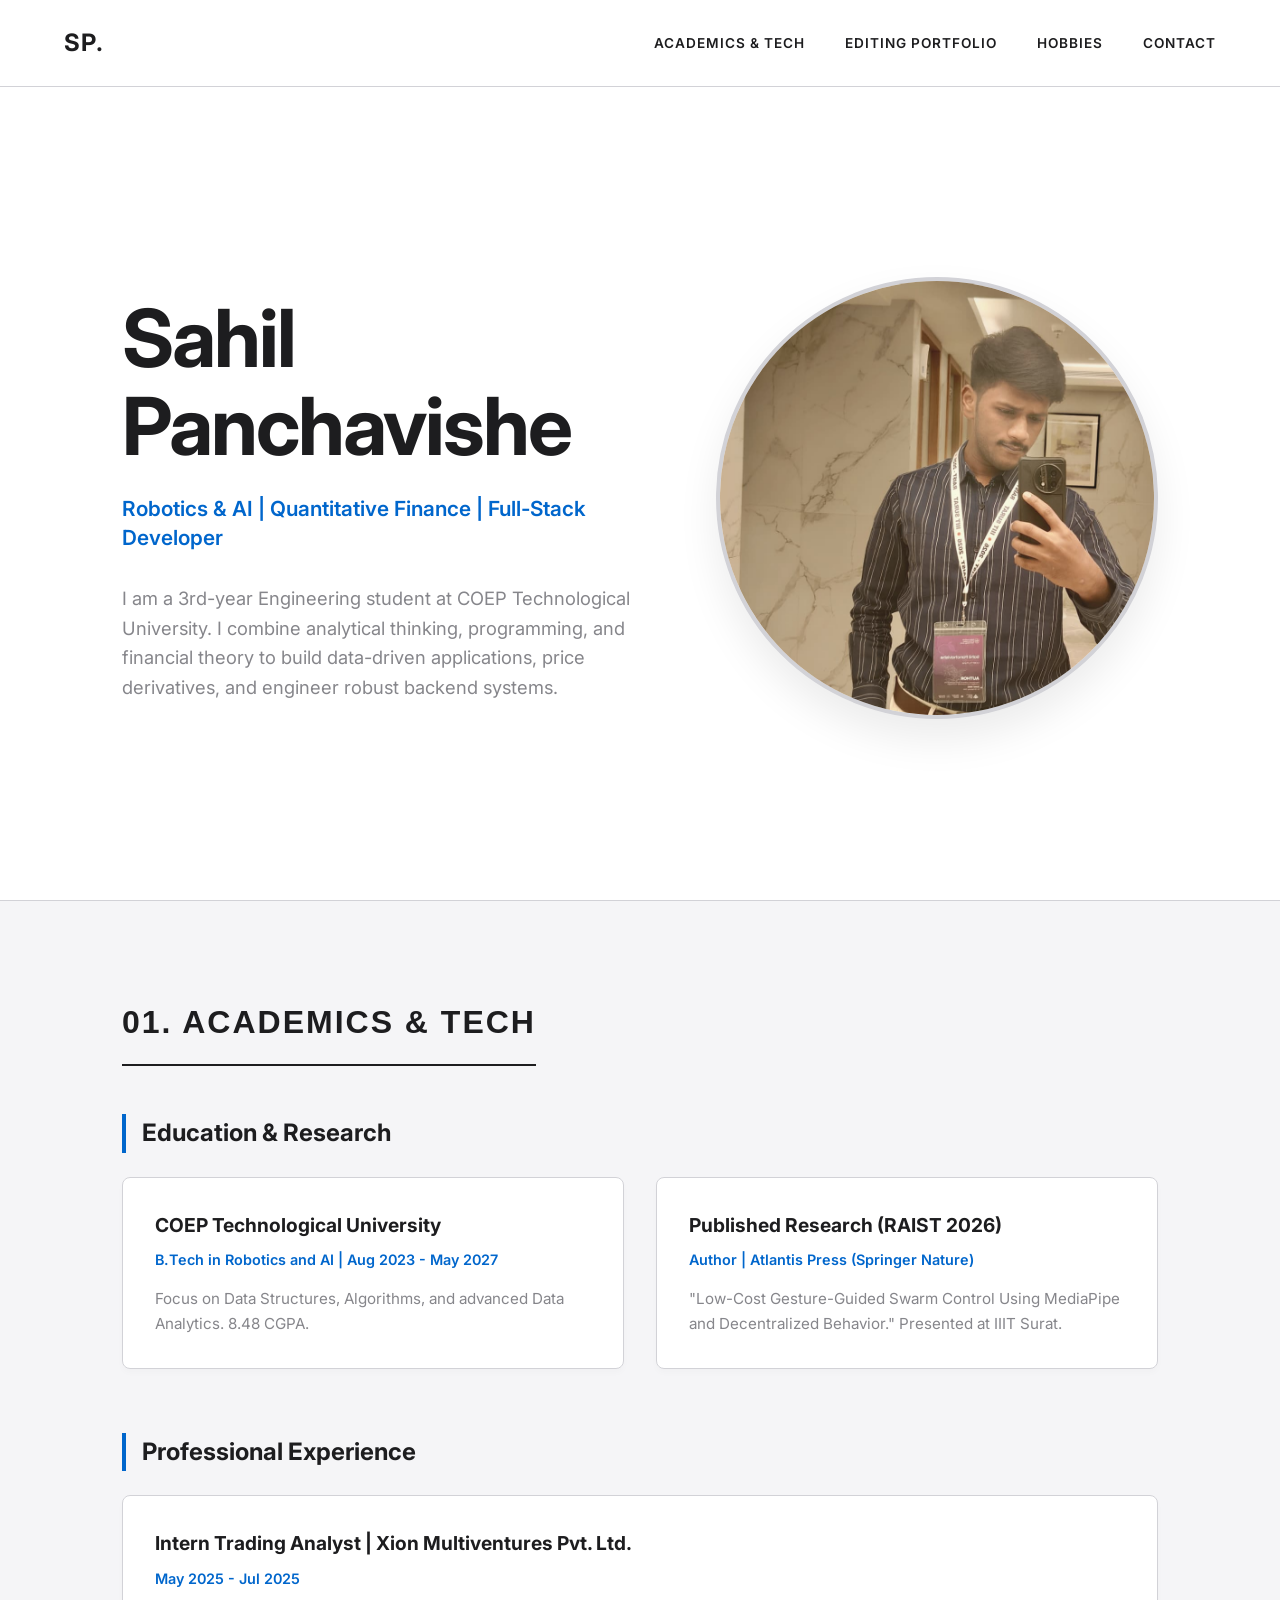
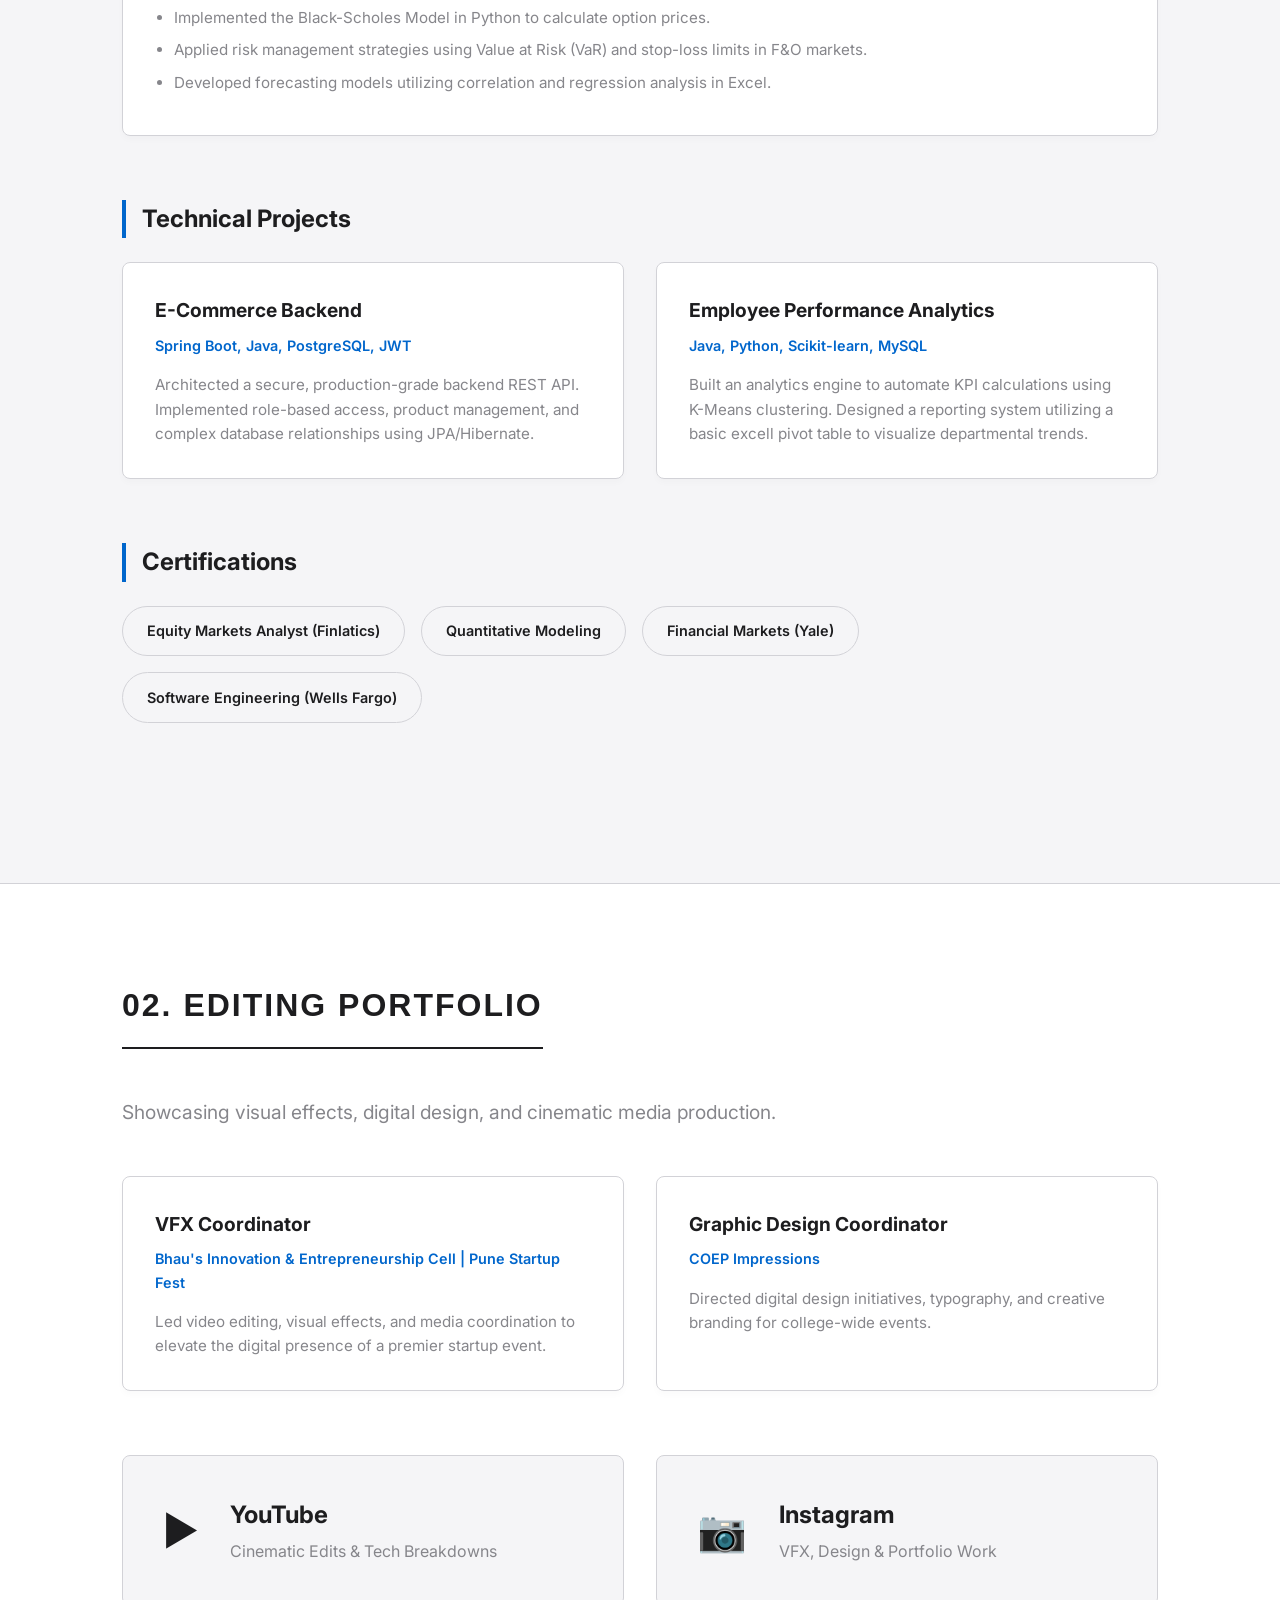
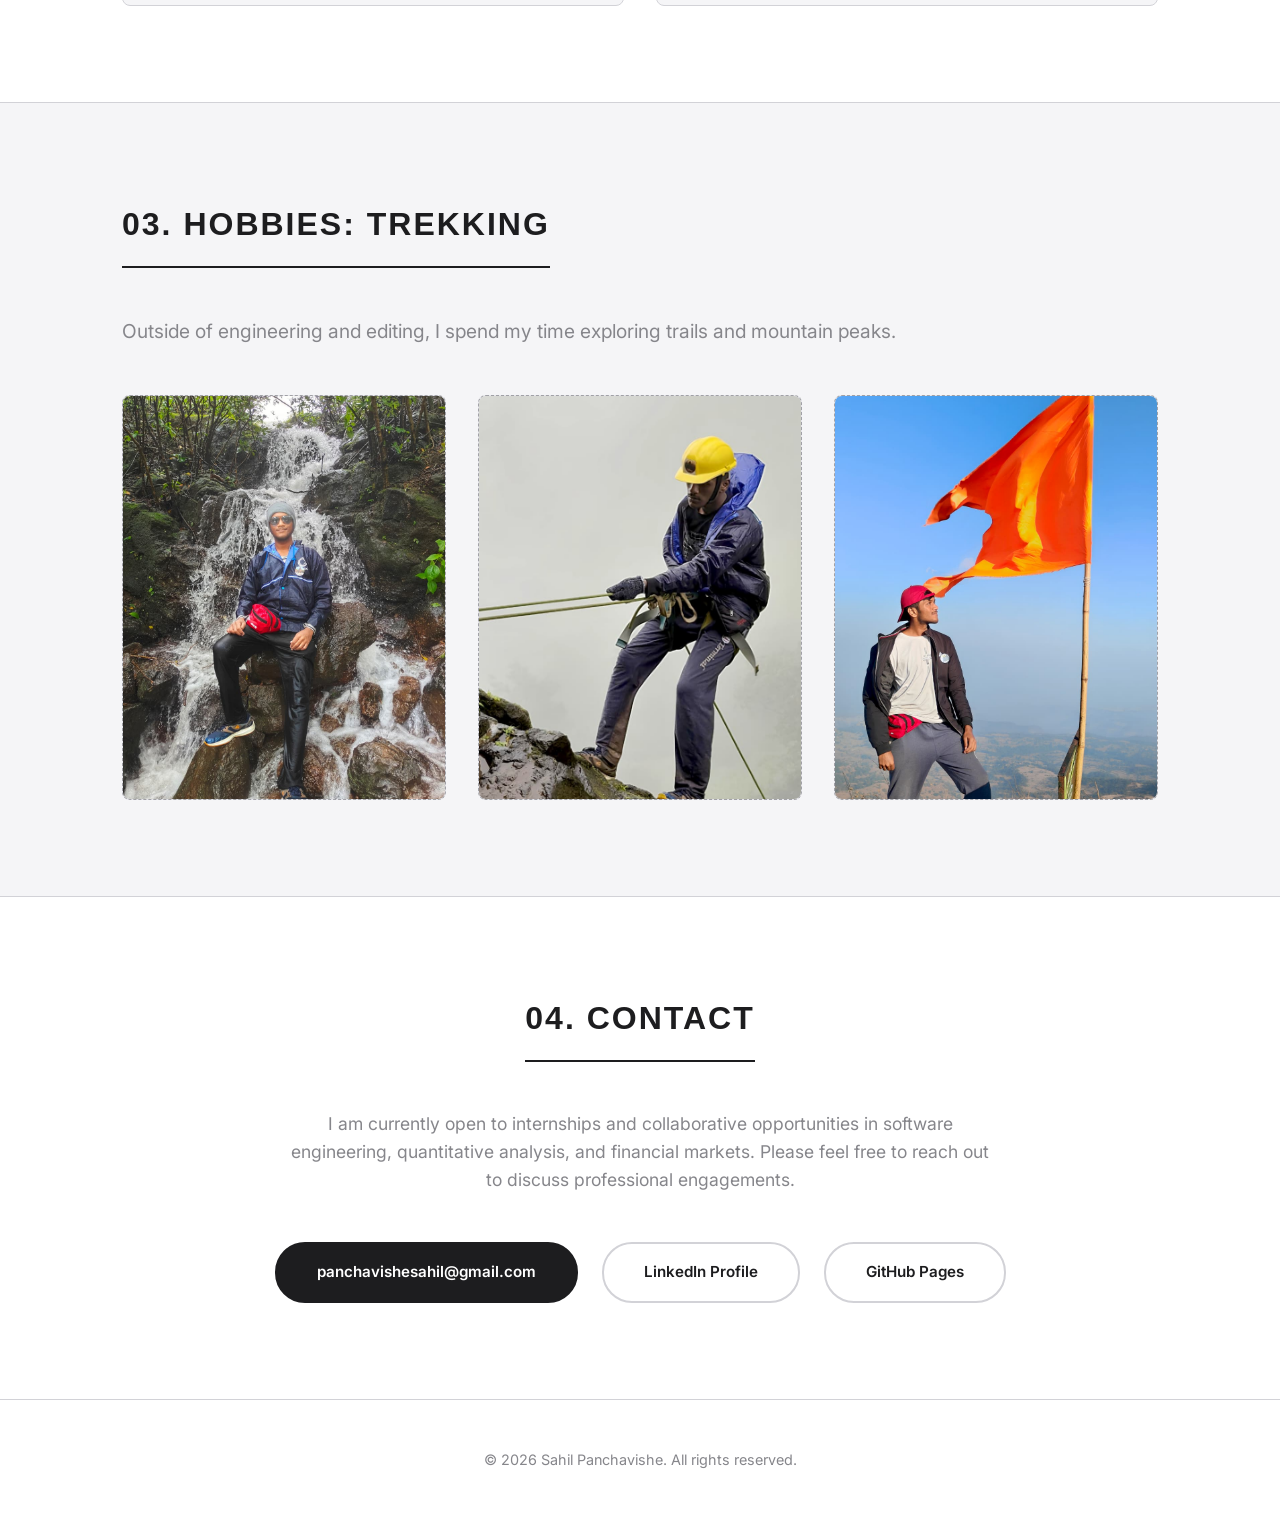
==== index.html @ c962b591 "Add files via upload Initial commit for premium portfolio" ====
<!DOCTYPE html>
<html lang="en">
<head>
    <meta charset="UTF-8">
    <meta name="viewport" content="width=device-width, initial-scale=1.0">
    <title>Sahil Panchavishe | Portfolio</title>
    <link rel="stylesheet" href="style.css">
    <link href="https://fonts.googleapis.com/css2?family=Inter:wght@300;400;600;700&family=Syncopate:wght@400;700&display=swap" rel="stylesheet">
</head>
<body>

    <nav class="navbar">
        <div class="logo">SP.</div>
        <ul class="nav-links">
            <li><a href="#academics">Academics & Tech</a></li>
            <li><a href="#editing">Editing Portfolio</a></li>
            <li><a href="#hobbies">Hobbies</a></li>
            <li><a href="#contact">Contact</a></li>
        </ul>
    </nav>

    <header class="hero" id="home">
        <div class="container hero-grid fade-in">
            <div class="hero-text">
                <h1 class="title">Sahil<br>Panchavishe</h1>
                <h2 class="subtitle">Robotics & AI | Quantitative Finance | Full-Stack Developer</h2>
                <p class="tagline">I am a 3rd-year Engineering student at COEP Technological University. I combine analytical thinking, programming, and financial theory to build data-driven applications, price derivatives, and engineer robust backend systems.</p>
            </div>
            <div class="hero-image">
                <div class="profile-frame">
                    <img src="profile.jpg" alt="Sahil Panchavishe" class="profile-img" onerror="this.style.display='none'; this.parentElement.innerHTML='<span class=\'placeholder-text\' style=\'display:block; margin-top:45%\'>Save image as profile.jpg</span>';">
                </div>
            </div>
        </div>
    </header>

    <section class="section bg-light" id="academics">
        <div class="container reveal">
            <h2 class="section-title">01. Academics & Tech</h2>
            
            <div class="content-block">
                <h3 class="block-heading">Education & Research</h3>
                <div class="grid-2">
                    <div class="card">
                        <h4>COEP Technological University</h4>
                        <p class="meta">B.Tech in Robotics and AI | Aug 2023 - May 2027</p>
                        <p>Focus on Data Structures, Algorithms, and advanced Data Analytics. 8.48 CGPA.</p>
                    </div>
                    <div class="card">
                        <h4>Published Research (RAIST 2026)</h4>
                        <p class="meta"> Author | Atlantis Press (Springer Nature)</p>
                        <p>"Low-Cost Gesture-Guided Swarm Control Using MediaPipe and Decentralized Behavior." Presented at IIIT Surat.</p>
                    </div>
                </div>
            </div>

            <div class="content-block">
                <h3 class="block-heading">Professional Experience</h3>
                <div class="card">
                    <h4>Intern Trading Analyst | Xion Multiventures Pvt. Ltd.</h4>
                    <p class="meta">May 2025 - Jul 2025</p>
                    <ul class="bullet-list">
                        <li>Implemented the Black-Scholes Model in Python to calculate option prices.</li>
                        <li>Applied risk management strategies using Value at Risk (VaR) and stop-loss limits in F&O markets.</li>
                        <li>Developed forecasting models utilizing correlation and regression analysis in Excel.</li>
                    </ul>
                </div>
            </div>

            <div class="content-block">
                <h3 class="block-heading">Technical Projects</h3>
                <div class="grid-2">
                    <div class="card">
                        <h4>E-Commerce Backend</h4>
                        <p class="meta">Spring Boot, Java, PostgreSQL, JWT</p>
                        <p>Architected a secure, production-grade backend REST API. Implemented role-based access, product management, and complex database relationships using JPA/Hibernate.</p>
                    </div>
                    <div class="card">
                        <h4>Employee Performance Analytics</h4>
                        <p class="meta">Java, Python, Scikit-learn, MySQL</p>
                        <p>Built an analytics engine to automate KPI calculations using K-Means clustering. Designed a reporting system utilizing a basic excell pivot table to visualize departmental trends.</p>
                    </div>
                </div>
            </div>

            <div class="content-block">
                <h3 class="block-heading">Certifications</h3>
                <div class="tags-container">
                    <span class="tag">Equity Markets Analyst (Finlatics)</span>
                    <span class="tag">Quantitative Modeling</span>
                    <span class="tag">Financial Markets (Yale)</span>
                    <span class="tag">Software Engineering (Wells Fargo)</span>
                </div>
            </div>
        </div>
    </section>

    <section class="section bg-white" id="editing">
        <div class="container reveal">
            <h2 class="section-title">02. Editing Portfolio</h2>
            <p class="section-desc">Showcasing visual effects, digital design, and cinematic media production.</p>

            <div class="content-block">
                <div class="grid-2">
                    <div class="card border-dark">
                        <h4>VFX Coordinator</h4>
                        <p class="meta">Bhau's Innovation & Entrepreneurship Cell | Pune Startup Fest</p>
                        <p>Led video editing, visual effects, and media coordination to elevate the digital presence of a premier startup event.</p>
                    </div>
                    <div class="card border-dark">
                        <h4>Graphic Design Coordinator</h4>
                        <p class="meta">COEP Impressions</p>
                        <p>Directed digital design initiatives, typography, and creative branding for college-wide events.</p>
                    </div>
                </div>
            </div>

            <div class="social-links-large">
                <a href="https://www.youtube.com/@SahilPanchavishe" target="_blank" class="social-box yt-hover">
                    <span class="icon">▶</span>
                    <div>
                        <h3>YouTube</h3>
                        <p>Cinematic Edits & Tech Breakdowns</p>
                    </div>
                </a>
                <a href="https://www.instagram.com/the_editing_sahil/" target="_blank" class="social-box ig-hover">
                    <span class="icon">📷</span>
                    <div>
                        <h3>Instagram</h3>
                        <p>VFX, Design & Portfolio Work</p>
                    </div>
                </a>
            </div>
        </div>
    </section>

    <section class="section bg-light" id="hobbies">
        <div class="container reveal">
            <h2 class="section-title">03. Hobbies: Trekking</h2>
            <p class="section-desc">Outside of engineering and editing, I spend my time exploring trails and mountain peaks.</p>
            
            <div class="trekking-grid">
                <div class="image-placeholder">
                    <img src="trek1.jpg" alt="Trekking Image 1" onerror="this.style.display='none'; this.nextElementSibling.style.display='block';">
                    <span class="placeholder-text">Save as trek1.jpg</span>
                </div>
                <div class="image-placeholder">
                    <img src="trek2.jpg" alt="Trekking Image 2" onerror="this.style.display='none'; this.nextElementSibling.style.display='block';">
                    <span class="placeholder-text">Save as trek2.jpg</span>
                </div>
                <div class="image-placeholder">
                    <img src="trek3.jpg" alt="Trekking Image 3" onerror="this.style.display='none'; this.nextElementSibling.style.display='block';">
                    <span class="placeholder-text">Save as trek3.jpg</span>
                </div>
            </div>
        </div>
    </section>

    <section class="section bg-white" id="contact">
        <div class="container reveal text-center">
            <h2 class="section-title">04. Contact</h2>
            <p class="contact-text">I am currently open to internships and collaborative opportunities in software engineering, quantitative analysis, and financial markets. Please feel free to reach out to discuss professional engagements.</p>
            
            <div class="contact-buttons">
                <a href="mailto:panchavishesahil@gmail.com" class="btn btn-primary">panchavishesahil@gmail.com</a>
                <a href="https://www.linkedin.com/in/sahil-panchavishe-325721289/" target="_blank" class="btn btn-outline">LinkedIn Profile</a>
                <a href="https://github.com/sahilpanchavishe" target="_blank" class="btn btn-outline">GitHub Pages</a>
            </div>
        </div>
    </section>

    <footer class="footer">
        <p>© 2026 Sahil Panchavishe. All rights reserved.</p>
    </footer>

    <script src="script.js"></script>
</body>
</html>
---- style.css ----
:root {
    --bg-white: #ffffff;
    --bg-light: #f5f5f7; /* Soft gray background for contrast */
    --text-main: #1d1d1f;
    --text-muted: #86868b;
    --border-color: #d2d2d7;
    --accent: #0066cc; /* Professional Blue */
}

* {
    margin: 0;
    padding: 0;
    box-sizing: border-box;
    scroll-behavior: smooth;
}

body {
    background-color: var(--bg-white);
    color: var(--text-main);
    font-family: 'Inter', sans-serif;
    line-height: 1.6;
    overflow-x: hidden;
}

h1, h2, h3, h4, .logo {
    font-family: 'Inter', sans-serif;
    color: var(--text-main);
}

.section-title {
    font-family: 'Syncopate', sans-serif;
    font-size: 2rem;
    font-weight: 700;
    text-transform: uppercase;
    letter-spacing: 2px;
    margin-bottom: 3rem;
    padding-bottom: 1rem;
    border-bottom: 2px solid var(--text-main);
    display: inline-block;
}

.section-desc {
    font-size: 1.2rem;
    color: var(--text-muted);
    margin-bottom: 3rem;
}

.container {
    max-width: 1100px;
    margin: 0 auto;
    padding: 0 2rem;
}

.section {
    padding: 6rem 0;
}

.bg-white { background-color: var(--bg-white); }
.bg-light { background-color: var(--bg-light); border-top: 1px solid var(--border-color); border-bottom: 1px solid var(--border-color);}

/* Navbar */
.navbar {
    position: fixed;
    top: 0; width: 100%;
    padding: 1.5rem 5%;
    display: flex;
    justify-content: space-between;
    align-items: center;
    z-index: 100;
    background: rgba(255, 255, 255, 0.85);
    backdrop-filter: blur(15px);
    border-bottom: 1px solid var(--border-color);
}

.logo { font-size: 1.5rem; font-weight: 700; letter-spacing: 1px; }

.nav-links { list-style: none; display: flex; gap: 2.5rem; }
.nav-links a {
    color: var(--text-main);
    text-decoration: none;
    font-size: 0.85rem;
    font-weight: 600;
    text-transform: uppercase;
    letter-spacing: 1px;
    transition: color 0.2s;
}
.nav-links a:hover { color: var(--accent); }

/* Hero Section */
.hero {
    min-height: 100vh;
    display: flex;
    align-items: center;
    background-color: var(--bg-white);
    padding-top: 6rem;
}

.hero-grid {
    display: grid;
    grid-template-columns: 1.2fr 1fr;
    gap: 4rem;
    align-items: center;
    width: 100%;
}

.title {
    font-size: 5rem;
    font-weight: 700;
    line-height: 1.1;
    margin-bottom: 1.5rem;
    letter-spacing: -2px;
}

.subtitle {
    font-size: 1.3rem;
    color: var(--accent);
    margin-bottom: 2rem;
    font-weight: 600;
    line-height: 1.4;
}

.tagline {
    font-size: 1.15rem;
    color: var(--text-muted);
    max-width: 800px;
}

.profile-frame {
    position: relative;
    aspect-ratio: 1 / 1;
    border-radius: 50%;
    overflow: hidden;
    border: 4px solid var(--border-color);
    box-shadow: 0 20px 40px rgba(0,0,0,0.08);
    background: var(--bg-light);
    text-align: center;
}

.profile-img {
    width: 100%;
    height: 100%;
    object-fit: cover;
    filter: grayscale(20%);
    transition: filter 0.4s ease;
}

.profile-frame:hover .profile-img {
    filter: grayscale(0%);
}

.placeholder-text {
    color: var(--text-muted);
    font-size: 0.9rem;
    font-weight: 600;
}

/* Grids & Cards */
.content-block { margin-bottom: 4rem; }
.block-heading { font-size: 1.5rem; margin-bottom: 1.5rem; border-left: 4px solid var(--accent); padding-left: 1rem;}

.grid-2 { display: grid; grid-template-columns: 1fr 1fr; gap: 2rem; }

.card {
    background: var(--bg-white);
    padding: 2rem;
    border-radius: 8px;
    border: 1px solid var(--border-color);
    box-shadow: 0 4px 6px rgba(0,0,0,0.02);
    transition: transform 0.3s ease, box-shadow 0.3s ease;
}
.card:hover {
    transform: translateY(-5px);
    box-shadow: 0 10px 20px rgba(0,0,0,0.06);
}

.card h4 { font-size: 1.2rem; margin-bottom: 0.5rem; }
.card .meta { font-size: 0.9rem; color: var(--accent); font-weight: 600; margin-bottom: 1rem; }
.card p { color: var(--text-muted); font-size: 0.95rem;}

.bullet-list { margin-left: 1.2rem; color: var(--text-muted); font-size: 0.95rem; }
.bullet-list li { margin-bottom: 0.5rem; }

/* Tags */
.tags-container { display: flex; flex-wrap: wrap; gap: 1rem; }
.tag {
    background: var(--bg-light);
    border: 1px solid var(--border-color);
    padding: 0.8rem 1.5rem;
    border-radius: 30px;
    font-size: 0.9rem;
    font-weight: 600;
    color: var(--text-main);
}

/* Editing Socials */
.social-links-large { display: grid; grid-template-columns: 1fr 1fr; gap: 2rem; margin-top: 3rem;}
.social-box {
    display: flex; align-items: center; gap: 2rem;
    padding: 2.5rem;
    background: var(--bg-light);
    border: 1px solid var(--border-color);
    border-radius: 8px;
    text-decoration: none; color: inherit;
    transition: all 0.3s ease;
}
.social-box .icon { font-size: 2.5rem; color: var(--text-main); transition: transform 0.3s;}
.social-box:hover .icon { transform: scale(1.1); }
.social-box h3 { font-size: 1.5rem; margin-bottom: 0.3rem;}
.social-box p { color: var(--text-muted); }

.yt-hover:hover { border-color: #ff0000; background: #fff; box-shadow: 0 10px 30px rgba(255,0,0,0.1);}
.yt-hover:hover .icon { color: #ff0000; }
.ig-hover:hover { border-color: #c13584; background: #fff; box-shadow: 0 10px 30px rgba(193,53,132,0.1);}
.ig-hover:hover .icon { color: #c13584; }

/* Trekking Grid */
.trekking-grid {
    display: grid;
    grid-template-columns: repeat(3, 1fr);
    gap: 2rem;
}
.image-placeholder {
    width: 100%;
    aspect-ratio: 4/5;
    background: #e5e5ea;
    border-radius: 8px;
    display: flex;
    align-items: center;
    justify-content: center;
    text-align: center;
    overflow: hidden;
    border: 1px dashed #a1a1a6;
    position: relative;
}
.image-placeholder img {
    width: 100%;
    height: 100%;
    object-fit: cover;
}
.placeholder-text {
    position: absolute;
    color: var(--text-muted);
    font-size: 0.9rem;
    display: none;
}

/* Contact Section */
.text-center { text-align: center; }
.contact-text { max-width: 700px; margin: 0 auto 3rem auto; font-size: 1.1rem; color: var(--text-muted); }
.contact-buttons { display: flex; justify-content: center; gap: 1.5rem; flex-wrap: wrap;}

.btn {
    padding: 1rem 2.5rem;
    border-radius: 30px;
    text-decoration: none;
    font-weight: 600;
    font-size: 0.95rem;
    transition: all 0.2s;
}
.btn-primary { background: var(--text-main); color: var(--bg-white); border: 2px solid var(--text-main); }
.btn-primary:hover { background: transparent; color: var(--text-main); }
.btn-outline { background: transparent; color: var(--text-main); border: 2px solid var(--border-color); }
.btn-outline:hover { border-color: var(--text-main); }

/* Footer */
.footer { text-align: center; padding: 3rem; background: var(--bg-white); color: var(--text-muted); font-size: 0.9rem; border-top: 1px solid var(--border-color);}

/* Animations */
.fade-in { opacity: 0; transform: translateY(20px); animation: fadeInUp 1s ease forwards; }
.reveal { opacity: 0; transform: translateY(30px); transition: all 0.8s ease; }
.reveal.active { opacity: 1; transform: translateY(0); }
@keyframes fadeInUp { to { opacity: 1; transform: translateY(0); } }

/* Responsive Adjustments */
@media (max-width: 900px) {
    .hero-grid { grid-template-columns: 1fr; text-align: center; margin-top: 2rem; gap: 2rem;}
    .hero-image { max-width: 300px; margin: 0 auto; }
    .title { font-size: 3.5rem; }
    .grid-2, .social-links-large, .trekking-grid { grid-template-columns: 1fr; }
    .nav-links { display: none; }
}
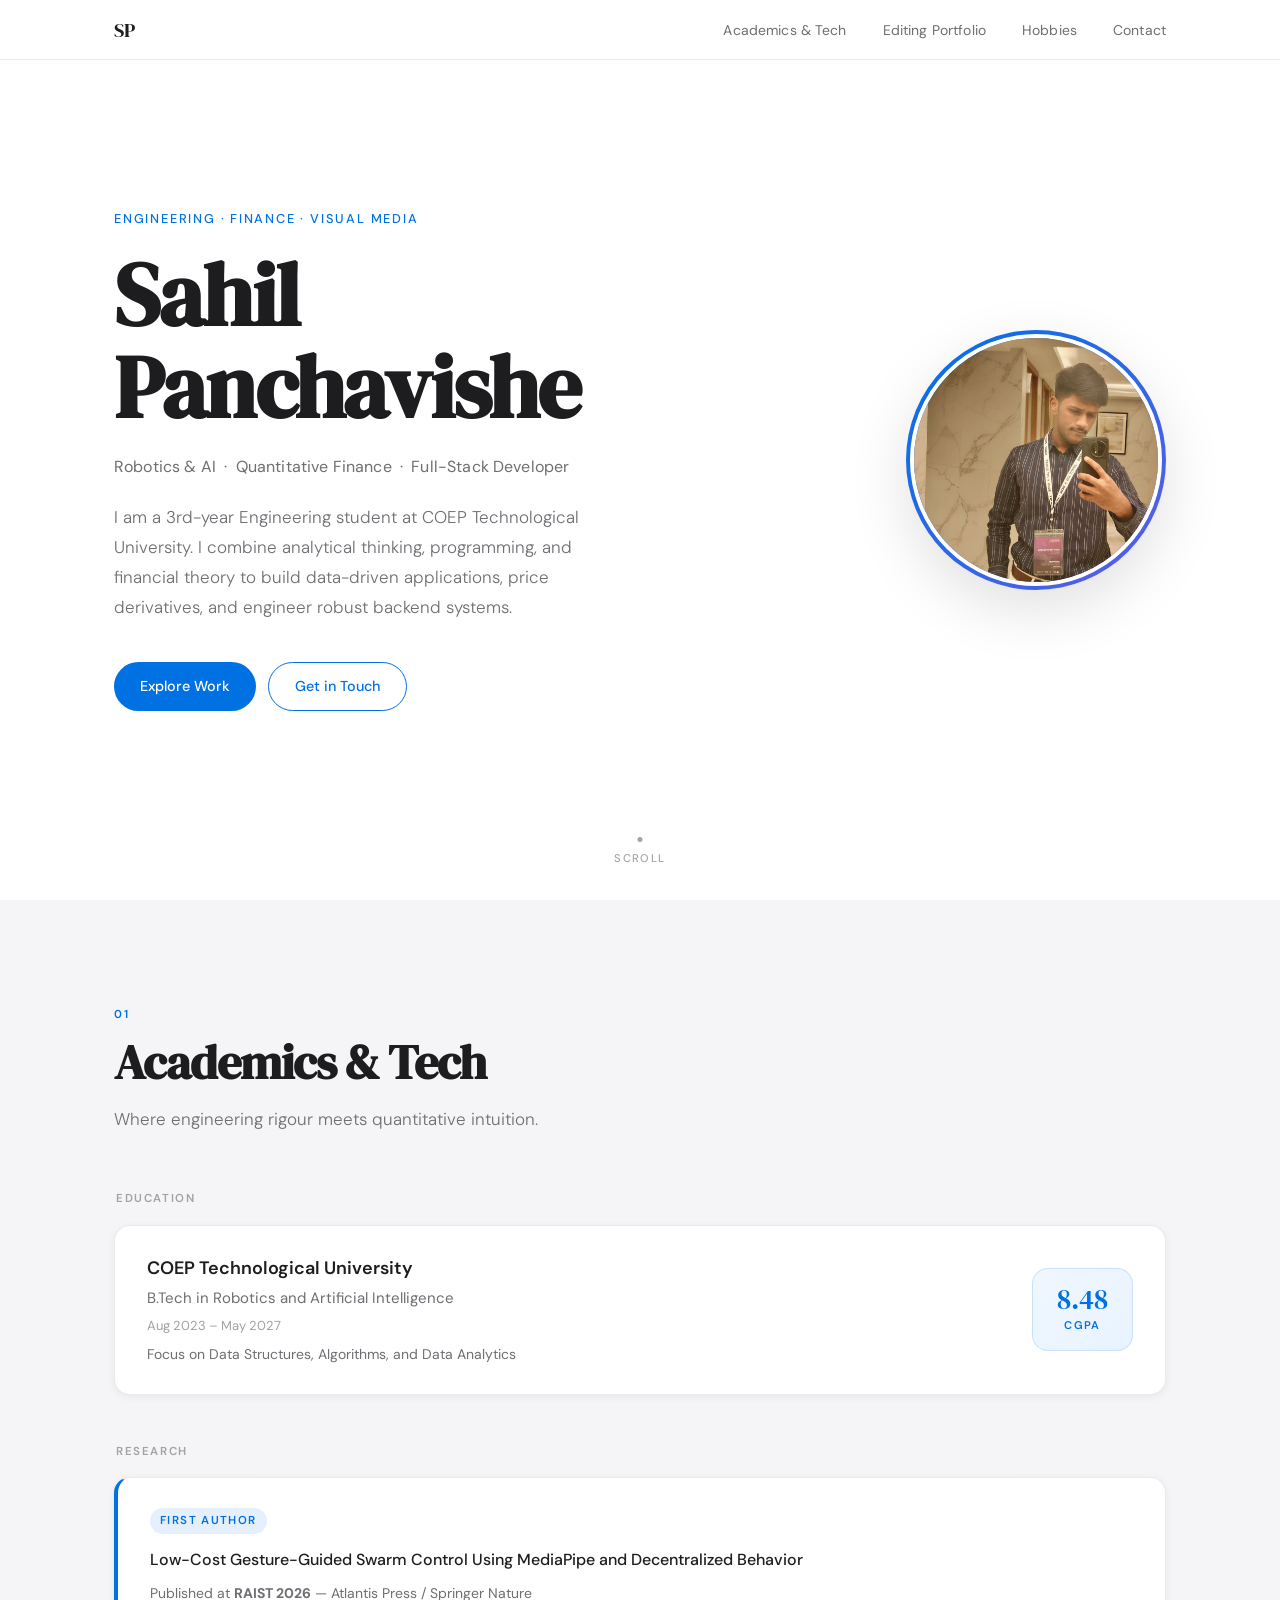
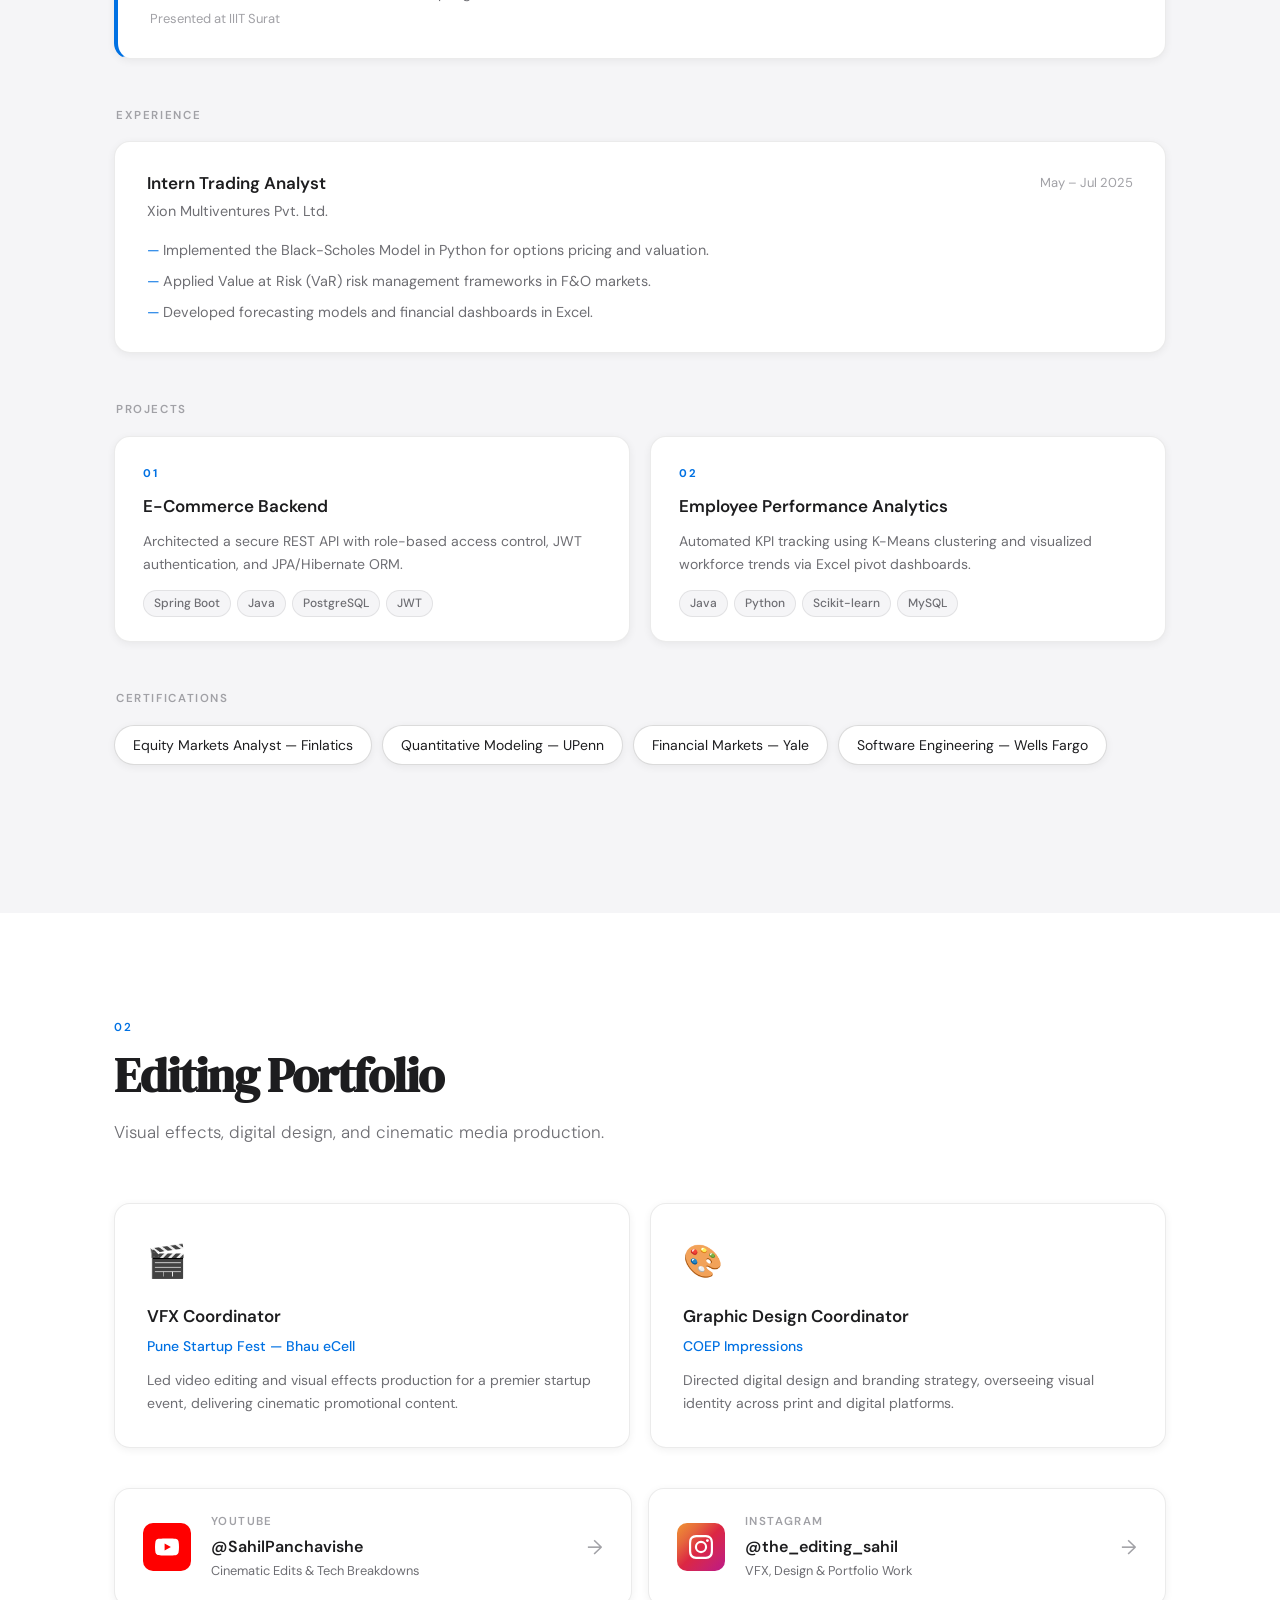
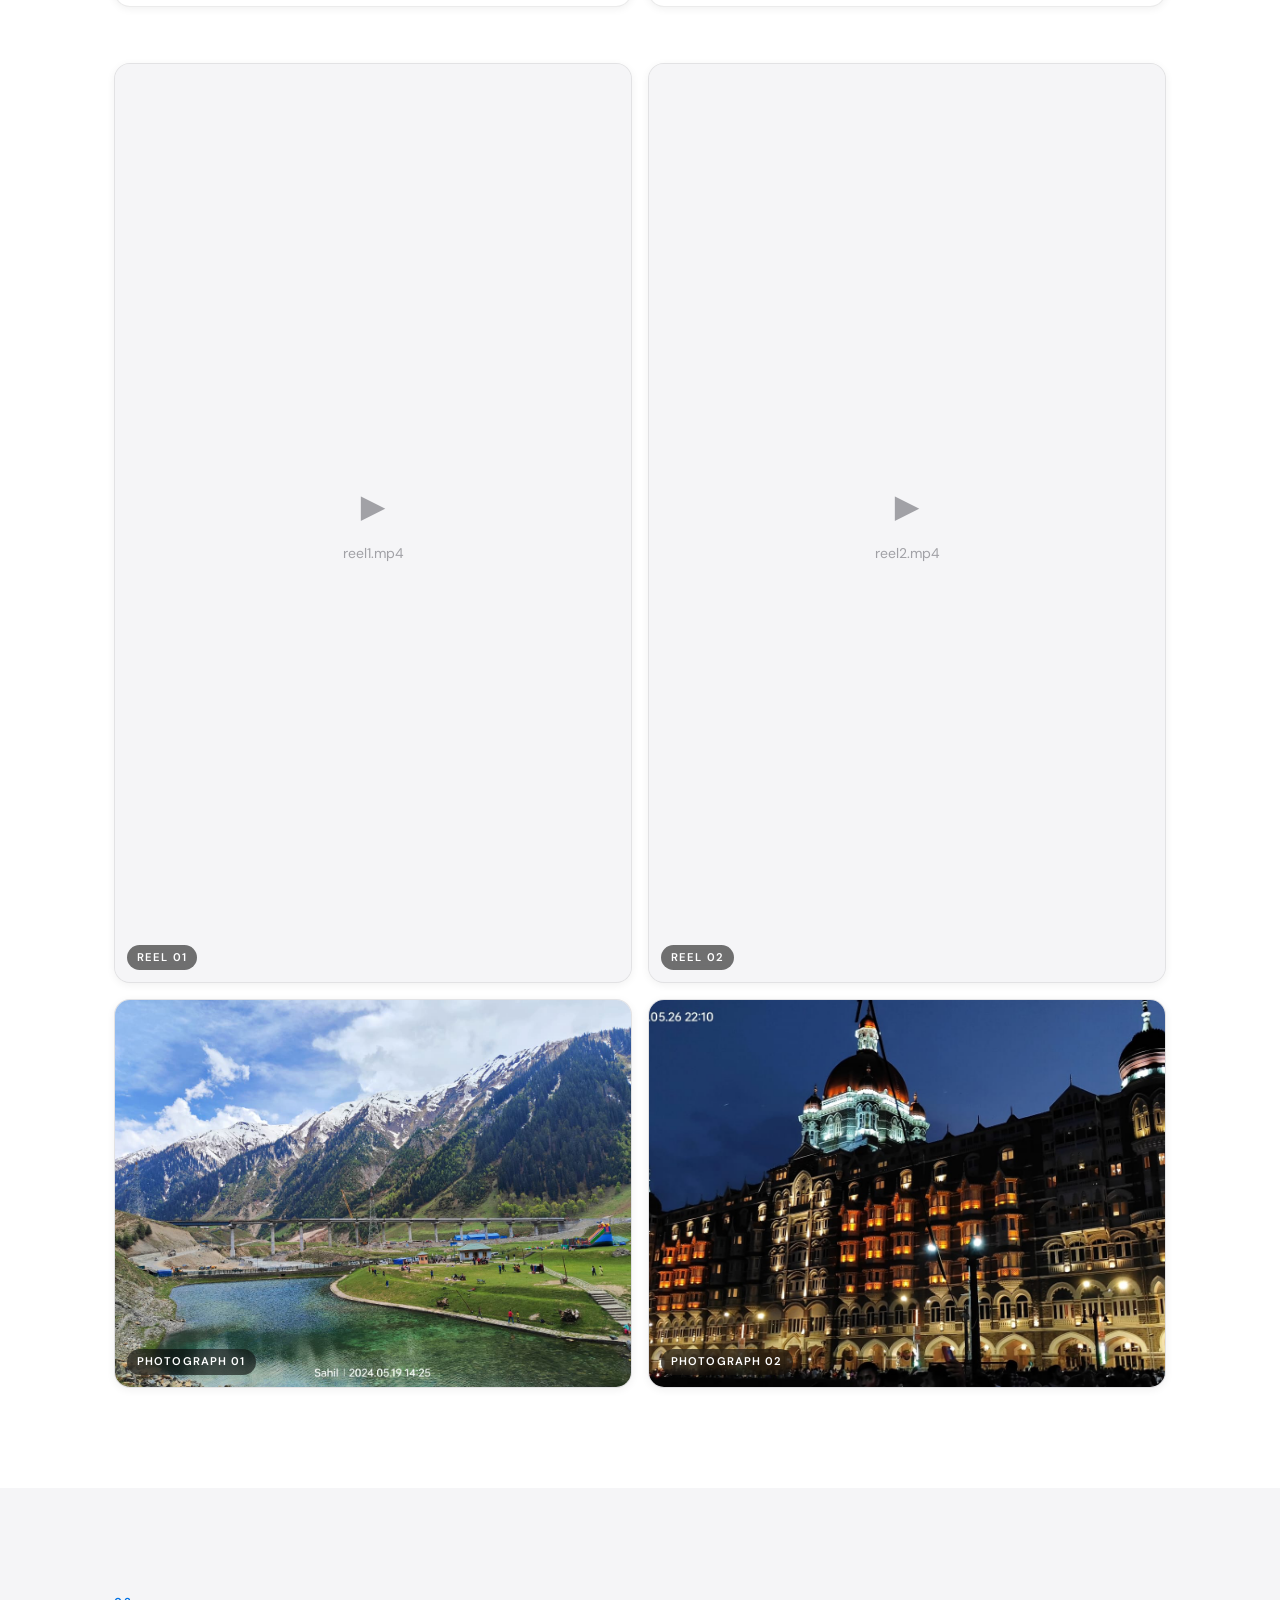
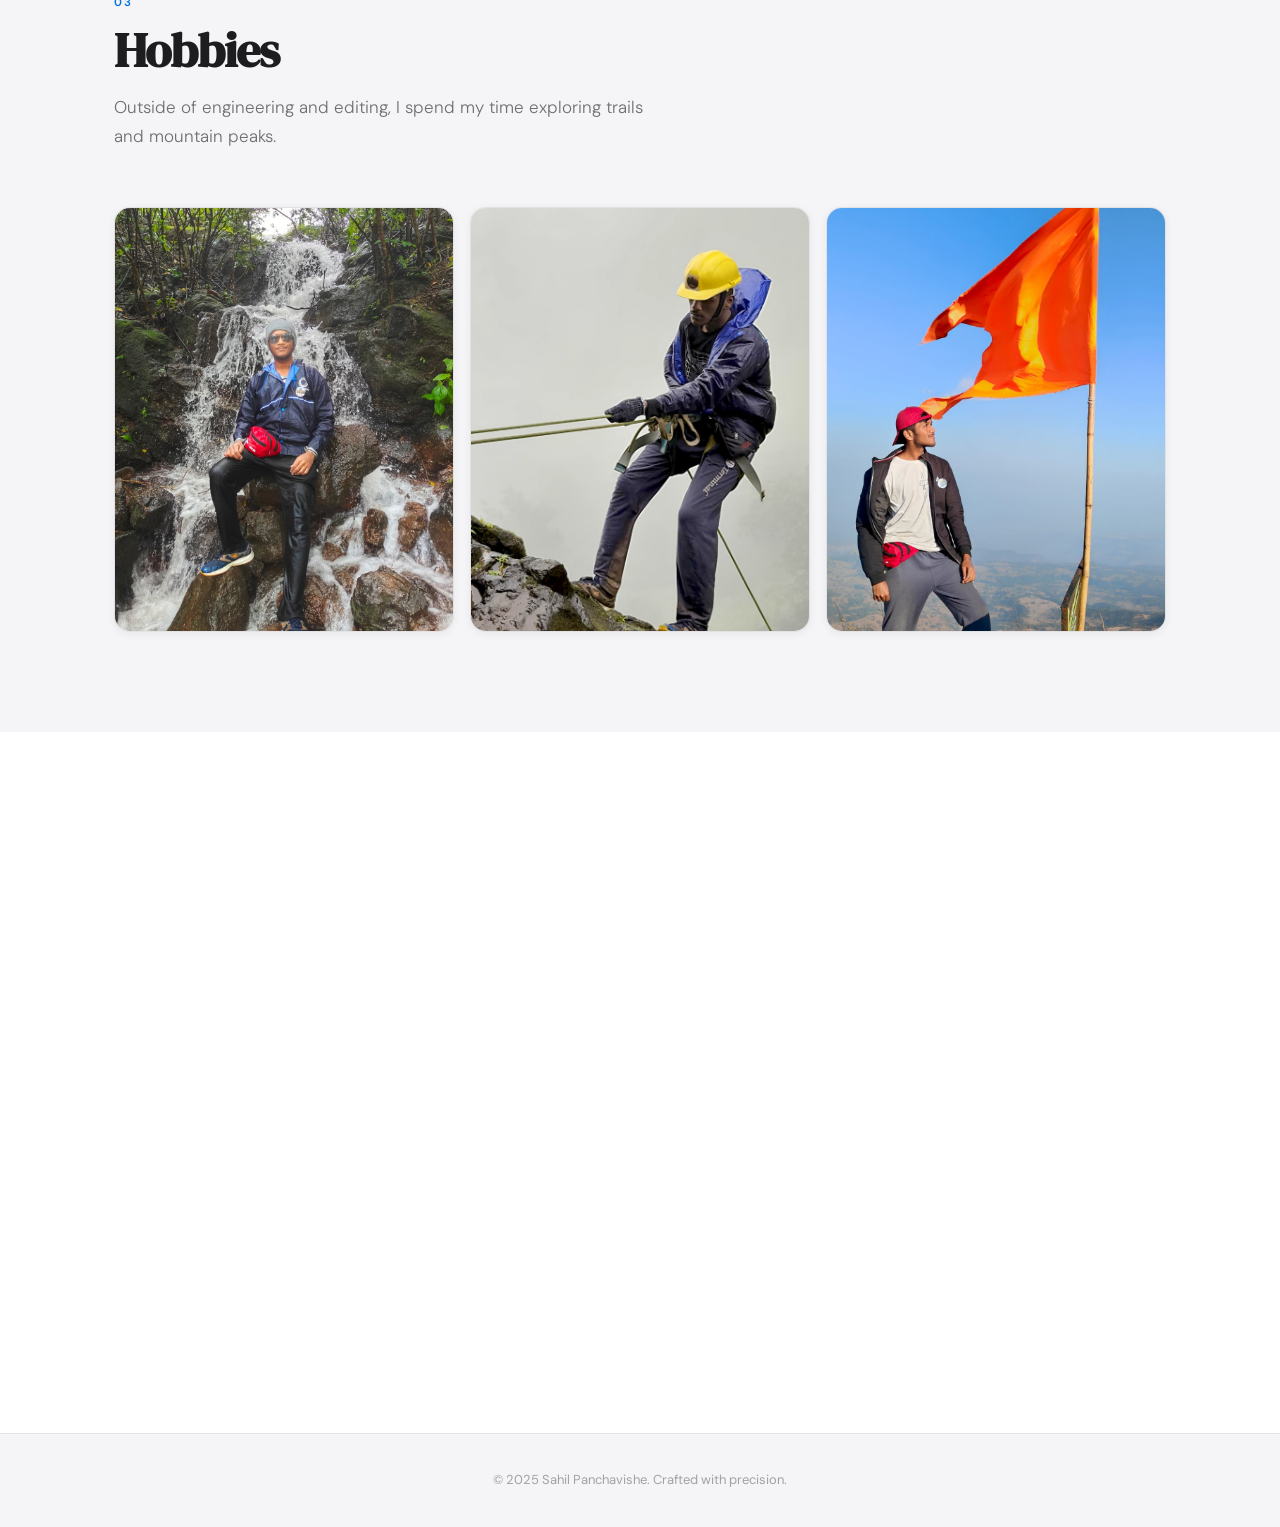
==== commit aa434a58: "Add files via upload new redesign" ====
--- a/index.html
+++ b/index.html
@@ -1,178 +1,359 @@
 <!DOCTYPE html>
 <html lang="en">
 <head>
-    <meta charset="UTF-8">
-    <meta name="viewport" content="width=device-width, initial-scale=1.0">
-    <title>Sahil Panchavishe | Portfolio</title>
-    <link rel="stylesheet" href="style.css">
-    <link href="https://fonts.googleapis.com/css2?family=Inter:wght@300;400;600;700&family=Syncopate:wght@400;700&display=swap" rel="stylesheet">
+  <meta charset="UTF-8" />
+  <meta name="viewport" content="width=device-width, initial-scale=1.0" />
+  <title>Sahil Panchavishe — Portfolio</title>
+  <link rel="stylesheet" href="style.css" />
+  <link rel="preconnect" href="https://fonts.googleapis.com" />
+  <link rel="preconnect" href="https://fonts.gstatic.com" crossorigin />
+  <link href="https://fonts.googleapis.com/css2?family=DM+Serif+Display:ital@0;1&family=DM+Sans:ital,opsz,wght@0,9..40,300;0,9..40,400;0,9..40,500;0,9..40,600;1,9..40,300&display=swap" rel="stylesheet" />
 </head>
 <body>
 
-    <nav class="navbar">
-        <div class="logo">SP.</div>
-        <ul class="nav-links">
-            <li><a href="#academics">Academics & Tech</a></li>
-            <li><a href="#editing">Editing Portfolio</a></li>
-            <li><a href="#hobbies">Hobbies</a></li>
-            <li><a href="#contact">Contact</a></li>
-        </ul>
-    </nav>
-
-    <header class="hero" id="home">
-        <div class="container hero-grid fade-in">
-            <div class="hero-text">
-                <h1 class="title">Sahil<br>Panchavishe</h1>
-                <h2 class="subtitle">Robotics & AI | Quantitative Finance | Full-Stack Developer</h2>
-                <p class="tagline">I am a 3rd-year Engineering student at COEP Technological University. I combine analytical thinking, programming, and financial theory to build data-driven applications, price derivatives, and engineer robust backend systems.</p>
+  <!-- ═══════════════════════════════════════════
+       NAVBAR
+  ═══════════════════════════════════════════ -->
+  <nav class="navbar" id="navbar">
+    <div class="nav-inner">
+      <a class="nav-logo" href="#hero">SP</a>
+
+      <button class="nav-hamburger" id="hamburger" aria-label="Open menu">
+        <span></span><span></span><span></span>
+      </button>
+
+      <ul class="nav-links" id="navLinks">
+        <li><a href="#academics" class="nav-link">Academics &amp; Tech</a></li>
+        <li><a href="#editing" class="nav-link">Editing Portfolio</a></li>
+        <li><a href="#hobbies" class="nav-link">Hobbies</a></li>
+        <li><a href="#contact" class="nav-link">Contact</a></li>
+      </ul>
+    </div>
+  </nav>
+
+  <!-- ═══════════════════════════════════════════
+       HERO
+  ═══════════════════════════════════════════ -->
+  <section class="hero" id="hero">
+    <div class="hero-inner container">
+      <div class="hero-text reveal">
+        <p class="hero-eyebrow">Engineering · Finance · Visual Media</p>
+        <h1 class="hero-name">Sahil<br/>Panchavishe</h1>
+        <p class="hero-subtitle">Robotics &amp; AI&ensp;·&ensp;Quantitative Finance&ensp;·&ensp;Full-Stack Developer</p>
+        <p class="hero-tagline">I am a 3rd-year Engineering student at COEP Technological University. I combine analytical thinking, programming, and financial theory to build data-driven applications, price derivatives, and engineer robust backend systems.</p>
+        <div class="hero-cta">
+          <a href="#academics" class="btn btn-primary">Explore Work</a>
+          <a href="#contact" class="btn btn-ghost">Get in Touch</a>
+        </div>
+      </div>
+      <div class="hero-image reveal reveal-delay">
+        <div class="profile-ring">
+          <img src="profile.jpg" alt="Sahil Panchavishe" class="profile-img"
+               onerror="this.style.display='none'; this.nextElementSibling.style.display='flex';" />
+          <div class="profile-fallback">SP</div>
+        </div>
+      </div>
+    </div>
+    <div class="hero-scroll-hint">
+      <span class="scroll-dot"></span>
+      <span class="scroll-label">Scroll</span>
+    </div>
+  </section>
+
+  <!-- ═══════════════════════════════════════════
+       SECTION 1 — ACADEMICS & TECH
+  ═══════════════════════════════════════════ -->
+  <section class="section section-alt" id="academics">
+    <div class="container">
+      <div class="section-header reveal">
+        <span class="section-tag">01</span>
+        <h2 class="section-title">Academics &amp; Tech</h2>
+        <p class="section-desc">Where engineering rigour meets quantitative intuition.</p>
+      </div>
+
+      <!-- Education -->
+      <div class="card-block reveal">
+        <div class="card-block-label">Education</div>
+        <div class="edu-card">
+          <div class="edu-card-left">
+            <h3 class="edu-uni">COEP Technological University</h3>
+            <p class="edu-degree">B.Tech in Robotics and Artificial Intelligence</p>
+            <p class="edu-meta">Aug 2023 – May 2027</p>
+            <p class="edu-detail">Focus on Data Structures, Algorithms, and Data Analytics</p>
+          </div>
+          <div class="edu-card-right">
+            <div class="cgpa-badge">
+              <span class="cgpa-num">8.48</span>
+              <span class="cgpa-label">CGPA</span>
             </div>
-            <div class="hero-image">
-                <div class="profile-frame">
-                    <img src="profile.jpg" alt="Sahil Panchavishe" class="profile-img" onerror="this.style.display='none'; this.parentElement.innerHTML='<span class=\'placeholder-text\' style=\'display:block; margin-top:45%\'>Save image as profile.jpg</span>';">
-                </div>
+          </div>
+        </div>
+      </div>
+
+      <!-- Research -->
+      <div class="card-block reveal">
+        <div class="card-block-label">Research</div>
+        <div class="research-card">
+          <div class="research-badge">First Author</div>
+          <h3 class="research-title">Low-Cost Gesture-Guided Swarm Control Using MediaPipe and Decentralized Behavior</h3>
+          <p class="research-meta">Published at <strong>RAIST 2026</strong> — Atlantis Press / Springer Nature</p>
+          <p class="research-presented">Presented at IIIT Surat</p>
+        </div>
+      </div>
+
+      <!-- Experience -->
+      <div class="card-block reveal">
+        <div class="card-block-label">Experience</div>
+        <div class="exp-card">
+          <div class="exp-header">
+            <div>
+              <h3 class="exp-title">Intern Trading Analyst</h3>
+              <p class="exp-company">Xion Multiventures Pvt. Ltd.</p>
             </div>
-        </div>
-    </header>
-
-    <section class="section bg-light" id="academics">
-        <div class="container reveal">
-            <h2 class="section-title">01. Academics & Tech</h2>
-            
-            <div class="content-block">
-                <h3 class="block-heading">Education & Research</h3>
-                <div class="grid-2">
-                    <div class="card">
-                        <h4>COEP Technological University</h4>
-                        <p class="meta">B.Tech in Robotics and AI | Aug 2023 - May 2027</p>
-                        <p>Focus on Data Structures, Algorithms, and advanced Data Analytics. 8.48 CGPA.</p>
-                    </div>
-                    <div class="card">
-                        <h4>Published Research (RAIST 2026)</h4>
-                        <p class="meta"> Author | Atlantis Press (Springer Nature)</p>
-                        <p>"Low-Cost Gesture-Guided Swarm Control Using MediaPipe and Decentralized Behavior." Presented at IIIT Surat.</p>
-                    </div>
-                </div>
+            <span class="exp-period">May – Jul 2025</span>
+          </div>
+          <ul class="exp-bullets">
+            <li>Implemented the Black-Scholes Model in Python for options pricing and valuation.</li>
+            <li>Applied Value at Risk (VaR) risk management frameworks in F&amp;O markets.</li>
+            <li>Developed forecasting models and financial dashboards in Excel.</li>
+          </ul>
+        </div>
+      </div>
+
+      <!-- Projects -->
+      <div class="card-block reveal">
+        <div class="card-block-label">Projects</div>
+        <div class="projects-grid">
+
+          <div class="project-card">
+            <div class="project-num">01</div>
+            <h3 class="project-name">E-Commerce Backend</h3>
+            <p class="project-desc">Architected a secure REST API with role-based access control, JWT authentication, and JPA/Hibernate ORM.</p>
+            <div class="project-tags">
+              <span class="tag">Spring Boot</span>
+              <span class="tag">Java</span>
+              <span class="tag">PostgreSQL</span>
+              <span class="tag">JWT</span>
             </div>
-
-            <div class="content-block">
-                <h3 class="block-heading">Professional Experience</h3>
-                <div class="card">
-                    <h4>Intern Trading Analyst | Xion Multiventures Pvt. Ltd.</h4>
-                    <p class="meta">May 2025 - Jul 2025</p>
-                    <ul class="bullet-list">
-                        <li>Implemented the Black-Scholes Model in Python to calculate option prices.</li>
-                        <li>Applied risk management strategies using Value at Risk (VaR) and stop-loss limits in F&O markets.</li>
-                        <li>Developed forecasting models utilizing correlation and regression analysis in Excel.</li>
-                    </ul>
-                </div>
+          </div>
+
+          <div class="project-card">
+            <div class="project-num">02</div>
+            <h3 class="project-name">Employee Performance Analytics</h3>
+            <p class="project-desc">Automated KPI tracking using K-Means clustering and visualized workforce trends via Excel pivot dashboards.</p>
+            <div class="project-tags">
+              <span class="tag">Java</span>
+              <span class="tag">Python</span>
+              <span class="tag">Scikit-learn</span>
+              <span class="tag">MySQL</span>
             </div>
-
-            <div class="content-block">
-                <h3 class="block-heading">Technical Projects</h3>
-                <div class="grid-2">
-                    <div class="card">
-                        <h4>E-Commerce Backend</h4>
-                        <p class="meta">Spring Boot, Java, PostgreSQL, JWT</p>
-                        <p>Architected a secure, production-grade backend REST API. Implemented role-based access, product management, and complex database relationships using JPA/Hibernate.</p>
-                    </div>
-                    <div class="card">
-                        <h4>Employee Performance Analytics</h4>
-                        <p class="meta">Java, Python, Scikit-learn, MySQL</p>
-                        <p>Built an analytics engine to automate KPI calculations using K-Means clustering. Designed a reporting system utilizing a basic excell pivot table to visualize departmental trends.</p>
-                    </div>
-                </div>
-            </div>
-
-            <div class="content-block">
-                <h3 class="block-heading">Certifications</h3>
-                <div class="tags-container">
-                    <span class="tag">Equity Markets Analyst (Finlatics)</span>
-                    <span class="tag">Quantitative Modeling</span>
-                    <span class="tag">Financial Markets (Yale)</span>
-                    <span class="tag">Software Engineering (Wells Fargo)</span>
-                </div>
-            </div>
-        </div>
-    </section>
-
-    <section class="section bg-white" id="editing">
-        <div class="container reveal">
-            <h2 class="section-title">02. Editing Portfolio</h2>
-            <p class="section-desc">Showcasing visual effects, digital design, and cinematic media production.</p>
-
-            <div class="content-block">
-                <div class="grid-2">
-                    <div class="card border-dark">
-                        <h4>VFX Coordinator</h4>
-                        <p class="meta">Bhau's Innovation & Entrepreneurship Cell | Pune Startup Fest</p>
-                        <p>Led video editing, visual effects, and media coordination to elevate the digital presence of a premier startup event.</p>
-                    </div>
-                    <div class="card border-dark">
-                        <h4>Graphic Design Coordinator</h4>
-                        <p class="meta">COEP Impressions</p>
-                        <p>Directed digital design initiatives, typography, and creative branding for college-wide events.</p>
-                    </div>
-                </div>
-            </div>
-
-            <div class="social-links-large">
-                <a href="https://www.youtube.com/@SahilPanchavishe" target="_blank" class="social-box yt-hover">
-                    <span class="icon">▶</span>
-                    <div>
-                        <h3>YouTube</h3>
-                        <p>Cinematic Edits & Tech Breakdowns</p>
-                    </div>
-                </a>
-                <a href="https://www.instagram.com/the_editing_sahil/" target="_blank" class="social-box ig-hover">
-                    <span class="icon">📷</span>
-                    <div>
-                        <h3>Instagram</h3>
-                        <p>VFX, Design & Portfolio Work</p>
-                    </div>
-                </a>
-            </div>
-        </div>
-    </section>
-
-    <section class="section bg-light" id="hobbies">
-        <div class="container reveal">
-            <h2 class="section-title">03. Hobbies: Trekking</h2>
-            <p class="section-desc">Outside of engineering and editing, I spend my time exploring trails and mountain peaks.</p>
-            
-            <div class="trekking-grid">
-                <div class="image-placeholder">
-                    <img src="trek1.jpg" alt="Trekking Image 1" onerror="this.style.display='none'; this.nextElementSibling.style.display='block';">
-                    <span class="placeholder-text">Save as trek1.jpg</span>
-                </div>
-                <div class="image-placeholder">
-                    <img src="trek2.jpg" alt="Trekking Image 2" onerror="this.style.display='none'; this.nextElementSibling.style.display='block';">
-                    <span class="placeholder-text">Save as trek2.jpg</span>
-                </div>
-                <div class="image-placeholder">
-                    <img src="trek3.jpg" alt="Trekking Image 3" onerror="this.style.display='none'; this.nextElementSibling.style.display='block';">
-                    <span class="placeholder-text">Save as trek3.jpg</span>
-                </div>
-            </div>
-        </div>
-    </section>
-
-    <section class="section bg-white" id="contact">
-        <div class="container reveal text-center">
-            <h2 class="section-title">04. Contact</h2>
-            <p class="contact-text">I am currently open to internships and collaborative opportunities in software engineering, quantitative analysis, and financial markets. Please feel free to reach out to discuss professional engagements.</p>
-            
-            <div class="contact-buttons">
-                <a href="mailto:panchavishesahil@gmail.com" class="btn btn-primary">panchavishesahil@gmail.com</a>
-                <a href="https://www.linkedin.com/in/sahil-panchavishe-325721289/" target="_blank" class="btn btn-outline">LinkedIn Profile</a>
-                <a href="https://github.com/sahilpanchavishe" target="_blank" class="btn btn-outline">GitHub Pages</a>
-            </div>
-        </div>
-    </section>
-
-    <footer class="footer">
-        <p>© 2026 Sahil Panchavishe. All rights reserved.</p>
-    </footer>
-
-    <script src="script.js"></script>
+          </div>
+
+        </div>
+      </div>
+
+      <!-- Certifications -->
+      <div class="card-block reveal">
+        <div class="card-block-label">Certifications</div>
+        <div class="certs-wrap">
+          <span class="cert-pill">Equity Markets Analyst — Finlatics</span>
+          <span class="cert-pill">Quantitative Modeling — UPenn</span>
+          <span class="cert-pill">Financial Markets — Yale</span>
+          <span class="cert-pill">Software Engineering — Wells Fargo</span>
+        </div>
+      </div>
+
+    </div>
+  </section>
+
+  <!-- ═══════════════════════════════════════════
+       SECTION 2 — EDITING PORTFOLIO
+  ═══════════════════════════════════════════ -->
+  <section class="section" id="editing">
+    <div class="container">
+      <div class="section-header reveal">
+        <span class="section-tag">02</span>
+        <h2 class="section-title">Editing Portfolio</h2>
+        <p class="section-desc">Visual effects, digital design, and cinematic media production.</p>
+      </div>
+
+      <!-- Experience Cards -->
+      <div class="editing-exp-grid reveal">
+
+        <div class="editing-exp-card">
+          <div class="editing-exp-icon">🎬</div>
+          <h3 class="editing-exp-role">VFX Coordinator</h3>
+          <p class="editing-exp-org">Pune Startup Fest — Bhau eCell</p>
+          <p class="editing-exp-desc">Led video editing and visual effects production for a premier startup event, delivering cinematic promotional content.</p>
+        </div>
+
+        <div class="editing-exp-card">
+          <div class="editing-exp-icon">🎨</div>
+          <h3 class="editing-exp-role">Graphic Design Coordinator</h3>
+          <p class="editing-exp-org">COEP Impressions</p>
+          <p class="editing-exp-desc">Directed digital design and branding strategy, overseeing visual identity across print and digital platforms.</p>
+        </div>
+
+      </div>
+
+      <!-- Social Links -->
+      <div class="social-links-grid reveal">
+        <a class="social-box" href="https://www.youtube.com/@SahilPanchavishe" target="_blank" rel="noopener">
+          <div class="social-box-icon">
+            <svg viewBox="0 0 24 24" fill="currentColor" xmlns="http://www.w3.org/2000/svg"><path d="M23.495 6.205a3.007 3.007 0 00-2.088-2.088c-1.87-.501-9.396-.501-9.396-.501s-7.507-.01-9.396.501A3.007 3.007 0 00.527 6.205a31.247 31.247 0 00-.522 5.805 31.247 31.247 0 00.522 5.783 3.007 3.007 0 002.088 2.088c1.868.502 9.396.502 9.396.502s7.506 0 9.396-.502a3.007 3.007 0 002.088-2.088 31.247 31.247 0 00.5-5.783 31.247 31.247 0 00-.5-5.805zM9.609 15.601V8.408l6.264 3.602z"/></svg>
+          </div>
+          <div class="social-box-text">
+            <span class="social-box-platform">YouTube</span>
+            <span class="social-box-handle">@SahilPanchavishe</span>
+            <span class="social-box-desc">Cinematic Edits &amp; Tech Breakdowns</span>
+          </div>
+          <div class="social-box-arrow">→</div>
+        </a>
+
+        <a class="social-box" href="https://www.instagram.com/the_editing_sahil/" target="_blank" rel="noopener">
+          <div class="social-box-icon instagram-icon">
+            <svg viewBox="0 0 24 24" fill="currentColor" xmlns="http://www.w3.org/2000/svg"><path d="M12 2.163c3.204 0 3.584.012 4.85.07 3.252.148 4.771 1.691 4.919 4.919.058 1.265.069 1.645.069 4.849 0 3.205-.012 3.584-.069 4.849-.149 3.225-1.664 4.771-4.919 4.919-1.266.058-1.644.07-4.85.07-3.204 0-3.584-.012-4.849-.07-3.26-.149-4.771-1.699-4.919-4.92-.058-1.265-.07-1.644-.07-4.849 0-3.204.013-3.583.07-4.849.149-3.227 1.664-4.771 4.919-4.919 1.266-.057 1.645-.069 4.849-.069zM12 0C8.741 0 8.333.014 7.053.072 2.695.272.273 2.69.073 7.052.014 8.333 0 8.741 0 12c0 3.259.014 3.668.072 4.948.2 4.358 2.618 6.78 6.98 6.98C8.333 23.986 8.741 24 12 24c3.259 0 3.668-.014 4.948-.072 4.354-.2 6.782-2.618 6.979-6.98.059-1.28.073-1.689.073-4.948 0-3.259-.014-3.667-.072-4.947-.196-4.354-2.617-6.78-6.979-6.98C15.668.014 15.259 0 12 0zm0 5.838a6.162 6.162 0 100 12.324 6.162 6.162 0 000-12.324zM12 16a4 4 0 110-8 4 4 0 010 8zm6.406-11.845a1.44 1.44 0 100 2.881 1.44 1.44 0 000-2.881z"/></svg>
+          </div>
+          <div class="social-box-text">
+            <span class="social-box-platform">Instagram</span>
+            <span class="social-box-handle">@the_editing_sahil</span>
+            <span class="social-box-desc">VFX, Design &amp; Portfolio Work</span>
+          </div>
+          <div class="social-box-arrow">→</div>
+        </a>
+      </div>
+
+      <!-- Media Showcase Grid -->
+      <div class="media-grid reveal">
+        <div class="media-item media-video">
+          <video src="reel1.mp4" controls muted loop playsinline class="media-asset"
+                 onerror="this.style.display='none'; this.nextElementSibling.style.display='flex';">
+          </video>
+          <div class="media-fallback">
+            <span class="media-fallback-icon">▶</span>
+            <span>reel1.mp4</span>
+          </div>
+          <div class="media-label">Reel 01</div>
+        </div>
+
+        <div class="media-item media-video">
+          <video src="reel2.mp4" controls muted loop playsinline class="media-asset"
+                 onerror="this.style.display='none'; this.nextElementSibling.style.display='flex';">
+          </video>
+          <div class="media-fallback">
+            <span class="media-fallback-icon">▶</span>
+            <span>reel2.mp4</span>
+          </div>
+          <div class="media-label">Reel 02</div>
+        </div>
+
+        <div class="media-item media-photo">
+          <img src="edit1.jpg" alt="Design Work 01" class="media-asset"
+               onerror="this.style.display='none'; this.nextElementSibling.style.display='flex';" />
+          <div class="media-fallback">
+            <span class="media-fallback-icon">🖼</span>
+            <span>edit1.jpg</span>
+          </div>
+          <div class="media-label">Photograph 01</div>
+        </div>
+
+        <div class="media-item media-photo">
+          <img src="edit2.jpg" alt="Design Work 02" class="media-asset"
+               onerror="this.style.display='none'; this.nextElementSibling.style.display='flex';" />
+          <div class="media-fallback">
+            <span class="media-fallback-icon">🖼</span>
+            <span>edit2.jpg</span>
+          </div>
+          <div class="media-label">Photograph 02</div>
+        </div>
+      </div>
+
+    </div>
+  </section>
+
+  <!-- ═══════════════════════════════════════════
+       SECTION 3 — HOBBIES / TREKKING
+  ═══════════════════════════════════════════ -->
+  <section class="section section-alt" id="hobbies">
+    <div class="container">
+      <div class="section-header reveal">
+        <span class="section-tag">03</span>
+        <h2 class="section-title">Hobbies</h2>
+        <p class="section-desc">Outside of engineering and editing, I spend my time exploring trails and mountain peaks.</p>
+      </div>
+
+      <div class="trek-grid reveal">
+        <div class="trek-item">
+          <img src="trek1.jpg" alt="Trekking photo 1" class="trek-img"
+               onerror="this.alt='trek1.jpg'; this.classList.add('img-error');" />
+          <div class="trek-img-error-label">trek1.jpg</div>
+        </div>
+        <div class="trek-item">
+          <img src="trek2.jpg" alt="Trekking photo 2" class="trek-img"
+               onerror="this.alt='trek2.jpg'; this.classList.add('img-error');" />
+          <div class="trek-img-error-label">trek2.jpg</div>
+        </div>
+        <div class="trek-item">
+          <img src="trek3.jpg" alt="Trekking photo 3" class="trek-img"
+               onerror="this.alt='trek3.jpg'; this.classList.add('img-error');" />
+          <div class="trek-img-error-label">trek3.jpg</div>
+        </div>
+      </div>
+
+    </div>
+  </section>
+
+  <!-- ═══════════════════════════════════════════
+       SECTION 4 — CONTACT
+  ═══════════════════════════════════════════ -->
+  <section class="section" id="contact">
+    <div class="container">
+      <div class="section-header reveal">
+        <span class="section-tag">04</span>
+        <h2 class="section-title">Let's Connect</h2>
+        <p class="section-desc">I am currently open to internships and collaborative opportunities in software engineering, quantitative analysis, and financial markets.</p>
+      </div>
+
+      <div class="contact-buttons reveal">
+        <a class="contact-btn" href="mailto:panchavishesahil@gmail.com">
+          <span class="contact-btn-icon">✉</span>
+          <div class="contact-btn-text">
+            <span class="contact-btn-label">Email</span>
+            <span class="contact-btn-value">panchavishesahil@gmail.com</span>
+          </div>
+        </a>
+
+        <a class="contact-btn" href="https://www.linkedin.com/in/sahil-panchavishe-325721289/" target="_blank" rel="noopener">
+          <span class="contact-btn-icon">
+            <svg viewBox="0 0 24 24" fill="currentColor" width="22" height="22"><path d="M20.447 20.452h-3.554v-5.569c0-1.328-.027-3.037-1.852-3.037-1.853 0-2.136 1.445-2.136 2.939v5.667H9.351V9h3.414v1.561h.046c.477-.9 1.637-1.85 3.37-1.85 3.601 0 4.267 2.37 4.267 5.455v6.286zM5.337 7.433a2.062 2.062 0 01-2.063-2.065 2.064 2.064 0 112.063 2.065zm1.782 13.019H3.555V9h3.564v11.452zM22.225 0H1.771C.792 0 0 .774 0 1.729v20.542C0 23.227.792 24 1.771 24h20.451C23.2 24 24 23.227 24 22.271V1.729C24 .774 23.2 0 22.222 0h.003z"/></svg>
+          </span>
+          <div class="contact-btn-text">
+            <span class="contact-btn-label">LinkedIn</span>
+            <span class="contact-btn-value">sahil-panchavishe</span>
+          </div>
+        </a>
+
+        <a class="contact-btn" href="https://sahilpanchavishe.github.io" target="_blank" rel="noopener">
+          <span class="contact-btn-icon">
+            <svg viewBox="0 0 24 24" fill="currentColor" width="22" height="22"><path d="M12 .297c-6.63 0-12 5.373-12 12 0 5.303 3.438 9.8 8.205 11.385.6.113.82-.258.82-.577 0-.285-.01-1.04-.015-2.04-3.338.724-4.042-1.61-4.042-1.61C4.422 18.07 3.633 17.7 3.633 17.7c-1.087-.744.084-.729.084-.729 1.205.084 1.838 1.236 1.838 1.236 1.07 1.835 2.809 1.305 3.495.998.108-.776.417-1.305.76-1.605-2.665-.3-5.466-1.332-5.466-5.93 0-1.31.465-2.38 1.235-3.22-.135-.303-.54-1.523.105-3.176 0 0 1.005-.322 3.3 1.23.96-.267 1.98-.399 3-.405 1.02.006 2.04.138 3 .405 2.28-1.552 3.285-1.23 3.285-1.23.645 1.653.24 2.873.12 3.176.765.84 1.23 1.91 1.23 3.22 0 4.61-2.805 5.625-5.475 5.92.42.36.81 1.096.81 2.22 0 1.606-.015 2.896-.015 3.286 0 .315.21.69.825.57C20.565 22.092 24 17.592 24 12.297c0-6.627-5.373-12-12-12"/></svg>
+          </span>
+          <div class="contact-btn-text">
+            <span class="contact-btn-label">GitHub</span>
+            <span class="contact-btn-value">sahilpanchavishe.github.io</span>
+          </div>
+        </a>
+      </div>
+
+    </div>
+  </section>
+
+  <!-- FOOTER -->
+  <footer class="footer">
+    <div class="container">
+      <p class="footer-text">© 2025 Sahil Panchavishe. Crafted with precision.</p>
+    </div>
+  </footer>
+
+  <script src="script.js"></script>
 </body>
-</html>+</html>
--- a/style.css
+++ b/style.css
@@ -1,281 +1,969 @@
+/* ═══════════════════════════════════════════
+   TOKENS & RESET
+═══════════════════════════════════════════ */
 :root {
-    --bg-white: #ffffff;
-    --bg-light: #f5f5f7; /* Soft gray background for contrast */
-    --text-main: #1d1d1f;
-    --text-muted: #86868b;
-    --border-color: #d2d2d7;
-    --accent: #0066cc; /* Professional Blue */
-}
-
-* {
-    margin: 0;
-    padding: 0;
-    box-sizing: border-box;
-    scroll-behavior: smooth;
-}
+  --white: #ffffff;
+  --bg-alt: #f5f5f7;
+  --bg-card: #ffffff;
+  --text-primary: #1d1d1f;
+  --text-secondary: #6e6e73;
+  --text-tertiary: #a1a1a6;
+  --accent: #0071e3;
+  --accent-dark: #0058b0;
+  --border: rgba(0,0,0,0.08);
+  --border-strong: rgba(0,0,0,0.14);
+  --shadow-sm: 0 2px 8px rgba(0,0,0,0.06);
+  --shadow-md: 0 8px 32px rgba(0,0,0,0.09);
+  --shadow-lg: 0 20px 60px rgba(0,0,0,0.12);
+  --radius-sm: 10px;
+  --radius-md: 16px;
+  --radius-lg: 24px;
+  --radius-pill: 999px;
+  --nav-h: 60px;
+  --transition: 0.3s cubic-bezier(0.4,0,0.2,1);
+  --font-display: 'DM Serif Display', Georgia, serif;
+  --font-body: 'DM Sans', system-ui, sans-serif;
+}
+
+*, *::before, *::after { box-sizing: border-box; margin: 0; padding: 0; }
+
+html { scroll-behavior: smooth; -webkit-text-size-adjust: 100%; }
 
 body {
-    background-color: var(--bg-white);
-    color: var(--text-main);
-    font-family: 'Inter', sans-serif;
-    line-height: 1.6;
-    overflow-x: hidden;
-}
-
-h1, h2, h3, h4, .logo {
-    font-family: 'Inter', sans-serif;
-    color: var(--text-main);
-}
-
+  font-family: var(--font-body);
+  background: var(--white);
+  color: var(--text-primary);
+  line-height: 1.6;
+  overflow-x: hidden;
+}
+
+img, video { max-width: 100%; display: block; }
+a { text-decoration: none; color: inherit; }
+ul { list-style: none; }
+
+.container {
+  width: 100%;
+  max-width: 1100px;
+  margin: 0 auto;
+  padding: 0 24px;
+}
+
+/* ═══════════════════════════════════════════
+   NAVBAR
+═══════════════════════════════════════════ */
+.navbar {
+  position: fixed;
+  top: 0; left: 0; right: 0;
+  height: var(--nav-h);
+  z-index: 1000;
+  background: rgba(255,255,255,0.82);
+  backdrop-filter: saturate(180%) blur(20px);
+  -webkit-backdrop-filter: saturate(180%) blur(20px);
+  border-bottom: 1px solid var(--border);
+  transition: box-shadow var(--transition);
+}
+.navbar.scrolled { box-shadow: var(--shadow-sm); }
+
+.nav-inner {
+  max-width: 1100px;
+  margin: 0 auto;
+  padding: 0 24px;
+  height: 100%;
+  display: flex;
+  align-items: center;
+  justify-content: space-between;
+}
+
+.nav-logo {
+  font-family: var(--font-display);
+  font-size: 1.25rem;
+  color: var(--text-primary);
+  letter-spacing: 0.02em;
+  flex-shrink: 0;
+}
+
+.nav-links {
+  display: flex;
+  align-items: center;
+  gap: 36px;
+}
+
+.nav-link {
+  font-size: 0.875rem;
+  font-weight: 400;
+  color: var(--text-secondary);
+  letter-spacing: 0.01em;
+  transition: color var(--transition);
+  white-space: nowrap;
+}
+.nav-link:hover { color: var(--text-primary); }
+
+.nav-hamburger {
+  display: none;
+  flex-direction: column;
+  justify-content: center;
+  gap: 5px;
+  width: 36px;
+  height: 36px;
+  background: none;
+  border: none;
+  cursor: pointer;
+  padding: 4px;
+  border-radius: 8px;
+  transition: background var(--transition);
+}
+.nav-hamburger:hover { background: var(--bg-alt); }
+.nav-hamburger span {
+  display: block;
+  height: 1.5px;
+  width: 100%;
+  background: var(--text-primary);
+  border-radius: 2px;
+  transition: transform var(--transition), opacity var(--transition);
+}
+.nav-hamburger.open span:nth-child(1) { transform: translateY(6.5px) rotate(45deg); }
+.nav-hamburger.open span:nth-child(2) { opacity: 0; }
+.nav-hamburger.open span:nth-child(3) { transform: translateY(-6.5px) rotate(-45deg); }
+
+/* ═══════════════════════════════════════════
+   HERO
+═══════════════════════════════════════════ */
+.hero {
+  min-height: 100svh;
+  display: flex;
+  flex-direction: column;
+  justify-content: center;
+  align-items: center;
+  padding-top: calc(var(--nav-h) + 40px);
+  padding-bottom: 80px;
+  background: var(--white);
+  position: relative;
+}
+
+.hero-inner {
+  display: grid;
+  grid-template-columns: 1fr auto;
+  gap: 64px;
+  align-items: center;
+}
+
+.hero-eyebrow {
+  font-size: 0.8rem;
+  font-weight: 500;
+  text-transform: uppercase;
+  letter-spacing: 0.14em;
+  color: var(--accent);
+  margin-bottom: 20px;
+}
+
+.hero-name {
+  font-family: var(--font-display);
+  font-size: clamp(3rem, 7vw, 5.5rem);
+  line-height: 1.05;
+  letter-spacing: -0.02em;
+  color: var(--text-primary);
+  margin-bottom: 20px;
+}
+
+.hero-subtitle {
+  font-size: clamp(0.875rem, 1.5vw, 1rem);
+  font-weight: 400;
+  color: var(--text-secondary);
+  letter-spacing: 0.01em;
+  margin-bottom: 24px;
+}
+
+.hero-tagline {
+  font-size: clamp(0.9rem, 1.4vw, 1.0625rem);
+  font-weight: 300;
+  color: var(--text-secondary);
+  max-width: 520px;
+  line-height: 1.75;
+  margin-bottom: 40px;
+}
+
+.hero-cta { display: flex; gap: 12px; flex-wrap: wrap; }
+
+.btn {
+  display: inline-flex;
+  align-items: center;
+  padding: 12px 26px;
+  border-radius: var(--radius-pill);
+  font-family: var(--font-body);
+  font-size: 0.9rem;
+  font-weight: 500;
+  transition: all var(--transition);
+  white-space: nowrap;
+}
+.btn-primary {
+  background: var(--accent);
+  color: #fff;
+}
+.btn-primary:hover {
+  background: var(--accent-dark);
+  transform: translateY(-1px);
+  box-shadow: 0 6px 20px rgba(0,113,227,0.35);
+}
+.btn-ghost {
+  background: transparent;
+  color: var(--accent);
+  border: 1.5px solid var(--accent);
+}
+.btn-ghost:hover {
+  background: rgba(0,113,227,0.06);
+  transform: translateY(-1px);
+}
+
+/* Profile image */
+.profile-ring {
+  width: 260px;
+  height: 260px;
+  border-radius: 50%;
+  padding: 4px;
+  background: linear-gradient(135deg, var(--accent) 0%, #5e5ce6 100%);
+  box-shadow: var(--shadow-lg);
+  flex-shrink: 0;
+  position: relative;
+}
+.profile-img {
+  width: 100%;
+  height: 100%;
+  border-radius: 50%;
+  object-fit: cover;
+  border: 4px solid var(--white);
+}
+.profile-fallback {
+  display: none;
+  width: 100%;
+  height: 100%;
+  border-radius: 50%;
+  background: var(--bg-alt);
+  border: 4px solid var(--white);
+  font-family: var(--font-display);
+  font-size: 4rem;
+  color: var(--text-secondary);
+  align-items: center;
+  justify-content: center;
+}
+
+.hero-scroll-hint {
+  position: absolute;
+  bottom: 32px;
+  left: 50%;
+  transform: translateX(-50%);
+  display: flex;
+  flex-direction: column;
+  align-items: center;
+  gap: 8px;
+  opacity: 0.4;
+}
+.scroll-dot {
+  width: 5px;
+  height: 5px;
+  border-radius: 50%;
+  background: var(--text-primary);
+  animation: bounce 2s ease-in-out infinite;
+}
+.scroll-label {
+  font-size: 0.7rem;
+  font-weight: 500;
+  letter-spacing: 0.12em;
+  text-transform: uppercase;
+  color: var(--text-primary);
+}
+@keyframes bounce {
+  0%, 100% { transform: translateY(0); }
+  50% { transform: translateY(6px); }
+}
+
+/* ═══════════════════════════════════════════
+   SECTION SCAFFOLDING
+═══════════════════════════════════════════ */
+.section {
+  padding: 100px 0;
+  background: var(--white);
+}
+.section-alt { background: var(--bg-alt); }
+
+.section-header {
+  margin-bottom: 56px;
+}
+.section-tag {
+  display: inline-block;
+  font-size: 0.72rem;
+  font-weight: 600;
+  letter-spacing: 0.16em;
+  text-transform: uppercase;
+  color: var(--accent);
+  margin-bottom: 12px;
+}
 .section-title {
-    font-family: 'Syncopate', sans-serif;
-    font-size: 2rem;
-    font-weight: 700;
-    text-transform: uppercase;
-    letter-spacing: 2px;
-    margin-bottom: 3rem;
-    padding-bottom: 1rem;
-    border-bottom: 2px solid var(--text-main);
-    display: inline-block;
-}
-
+  font-family: var(--font-display);
+  font-size: clamp(2rem, 4vw, 3rem);
+  letter-spacing: -0.02em;
+  line-height: 1.1;
+  margin-bottom: 16px;
+  color: var(--text-primary);
+}
 .section-desc {
-    font-size: 1.2rem;
-    color: var(--text-muted);
-    margin-bottom: 3rem;
-}
-
-.container {
-    max-width: 1100px;
-    margin: 0 auto;
-    padding: 0 2rem;
-}
-
-.section {
-    padding: 6rem 0;
-}
-
-.bg-white { background-color: var(--bg-white); }
-.bg-light { background-color: var(--bg-light); border-top: 1px solid var(--border-color); border-bottom: 1px solid var(--border-color);}
-
-/* Navbar */
-.navbar {
+  font-size: 1.0625rem;
+  font-weight: 300;
+  color: var(--text-secondary);
+  max-width: 540px;
+  line-height: 1.7;
+}
+
+/* ═══════════════════════════════════════════
+   CARD BLOCK (label + content)
+═══════════════════════════════════════════ */
+.card-block {
+  margin-bottom: 48px;
+}
+.card-block-label {
+  font-size: 0.72rem;
+  font-weight: 600;
+  letter-spacing: 0.14em;
+  text-transform: uppercase;
+  color: var(--text-tertiary);
+  margin-bottom: 16px;
+  padding-left: 2px;
+}
+
+/* ═══════════════════════════════════════════
+   EDUCATION CARD
+═══════════════════════════════════════════ */
+.edu-card {
+  background: var(--bg-card);
+  border: 1px solid var(--border);
+  border-radius: var(--radius-md);
+  padding: 28px 32px;
+  display: flex;
+  align-items: center;
+  justify-content: space-between;
+  gap: 24px;
+  box-shadow: var(--shadow-sm);
+  transition: box-shadow var(--transition);
+}
+.edu-card:hover { box-shadow: var(--shadow-md); }
+.edu-uni {
+  font-size: 1.125rem;
+  font-weight: 600;
+  color: var(--text-primary);
+  margin-bottom: 4px;
+}
+.edu-degree {
+  font-size: 0.9375rem;
+  color: var(--text-secondary);
+  margin-bottom: 6px;
+}
+.edu-meta {
+  font-size: 0.8125rem;
+  color: var(--text-tertiary);
+  margin-bottom: 6px;
+}
+.edu-detail {
+  font-size: 0.875rem;
+  color: var(--text-secondary);
+}
+.cgpa-badge {
+  display: flex;
+  flex-direction: column;
+  align-items: center;
+  background: linear-gradient(135deg, #f0f7ff 0%, #e8f3ff 100%);
+  border: 1px solid rgba(0,113,227,0.15);
+  border-radius: var(--radius-md);
+  padding: 16px 24px;
+  min-width: 90px;
+  flex-shrink: 0;
+}
+.cgpa-num {
+  font-family: var(--font-display);
+  font-size: 1.75rem;
+  color: var(--accent);
+  line-height: 1;
+}
+.cgpa-label {
+  font-size: 0.7rem;
+  font-weight: 600;
+  letter-spacing: 0.12em;
+  text-transform: uppercase;
+  color: var(--accent);
+  margin-top: 4px;
+}
+
+/* ═══════════════════════════════════════════
+   RESEARCH CARD
+═══════════════════════════════════════════ */
+.research-card {
+  background: var(--bg-card);
+  border: 1px solid var(--border);
+  border-radius: var(--radius-md);
+  padding: 28px 32px;
+  box-shadow: var(--shadow-sm);
+  transition: box-shadow var(--transition);
+  border-left: 4px solid var(--accent);
+}
+.research-card:hover { box-shadow: var(--shadow-md); }
+.research-badge {
+  display: inline-block;
+  font-size: 0.72rem;
+  font-weight: 600;
+  letter-spacing: 0.12em;
+  text-transform: uppercase;
+  background: rgba(0,113,227,0.1);
+  color: var(--accent);
+  padding: 4px 10px;
+  border-radius: var(--radius-pill);
+  margin-bottom: 14px;
+}
+.research-title {
+  font-size: 1rem;
+  font-weight: 500;
+  color: var(--text-primary);
+  line-height: 1.5;
+  margin-bottom: 10px;
+}
+.research-meta {
+  font-size: 0.875rem;
+  color: var(--text-secondary);
+  margin-bottom: 4px;
+}
+.research-presented {
+  font-size: 0.8125rem;
+  color: var(--text-tertiary);
+}
+
+/* ═══════════════════════════════════════════
+   EXPERIENCE CARD
+═══════════════════════════════════════════ */
+.exp-card {
+  background: var(--bg-card);
+  border: 1px solid var(--border);
+  border-radius: var(--radius-md);
+  padding: 28px 32px;
+  box-shadow: var(--shadow-sm);
+  transition: box-shadow var(--transition);
+}
+.exp-card:hover { box-shadow: var(--shadow-md); }
+.exp-header {
+  display: flex;
+  justify-content: space-between;
+  align-items: flex-start;
+  gap: 16px;
+  margin-bottom: 16px;
+  flex-wrap: wrap;
+}
+.exp-title {
+  font-size: 1.0625rem;
+  font-weight: 600;
+  color: var(--text-primary);
+  margin-bottom: 3px;
+}
+.exp-company {
+  font-size: 0.9rem;
+  color: var(--text-secondary);
+}
+.exp-period {
+  font-size: 0.8125rem;
+  color: var(--text-tertiary);
+  white-space: nowrap;
+  padding-top: 3px;
+}
+.exp-bullets {
+  display: flex;
+  flex-direction: column;
+  gap: 8px;
+}
+.exp-bullets li {
+  font-size: 0.9rem;
+  color: var(--text-secondary);
+  padding-left: 16px;
+  position: relative;
+  line-height: 1.6;
+}
+.exp-bullets li::before {
+  content: '—';
+  position: absolute;
+  left: 0;
+  color: var(--accent);
+}
+
+/* ═══════════════════════════════════════════
+   PROJECTS GRID
+═══════════════════════════════════════════ */
+.projects-grid {
+  display: grid;
+  grid-template-columns: 1fr 1fr;
+  gap: 20px;
+}
+.project-card {
+  background: var(--bg-card);
+  border: 1px solid var(--border);
+  border-radius: var(--radius-md);
+  padding: 28px 28px 24px;
+  box-shadow: var(--shadow-sm);
+  transition: box-shadow var(--transition), transform var(--transition);
+  display: flex;
+  flex-direction: column;
+  gap: 10px;
+}
+.project-card:hover {
+  box-shadow: var(--shadow-md);
+  transform: translateY(-2px);
+}
+.project-num {
+  font-size: 0.7rem;
+  font-weight: 700;
+  letter-spacing: 0.14em;
+  color: var(--accent);
+  text-transform: uppercase;
+}
+.project-name {
+  font-size: 1.0625rem;
+  font-weight: 600;
+  color: var(--text-primary);
+}
+.project-desc {
+  font-size: 0.875rem;
+  color: var(--text-secondary);
+  line-height: 1.65;
+  flex: 1;
+}
+.project-tags {
+  display: flex;
+  flex-wrap: wrap;
+  gap: 6px;
+  margin-top: 4px;
+}
+.tag {
+  font-size: 0.75rem;
+  font-weight: 500;
+  background: var(--bg-alt);
+  color: var(--text-secondary);
+  border: 1px solid var(--border);
+  padding: 3px 10px;
+  border-radius: var(--radius-pill);
+}
+
+/* ═══════════════════════════════════════════
+   CERTIFICATIONS
+═══════════════════════════════════════════ */
+.certs-wrap {
+  display: flex;
+  flex-wrap: wrap;
+  gap: 10px;
+}
+.cert-pill {
+  display: inline-flex;
+  align-items: center;
+  padding: 8px 18px;
+  background: var(--bg-card);
+  border: 1px solid var(--border-strong);
+  border-radius: var(--radius-pill);
+  font-size: 0.875rem;
+  font-weight: 400;
+  color: var(--text-primary);
+  box-shadow: var(--shadow-sm);
+  transition: box-shadow var(--transition), transform var(--transition);
+}
+.cert-pill:hover {
+  box-shadow: var(--shadow-md);
+  transform: translateY(-1px);
+}
+
+/* ═══════════════════════════════════════════
+   EDITING — EXPERIENCE CARDS
+═══════════════════════════════════════════ */
+.editing-exp-grid {
+  display: grid;
+  grid-template-columns: 1fr 1fr;
+  gap: 20px;
+  margin-bottom: 40px;
+}
+.editing-exp-card {
+  background: var(--bg-card);
+  border: 1px solid var(--border);
+  border-radius: var(--radius-md);
+  padding: 32px;
+  box-shadow: var(--shadow-sm);
+  transition: box-shadow var(--transition), transform var(--transition);
+}
+.editing-exp-card:hover {
+  box-shadow: var(--shadow-md);
+  transform: translateY(-2px);
+}
+.editing-exp-icon { font-size: 2rem; margin-bottom: 16px; }
+.editing-exp-role {
+  font-size: 1.0625rem;
+  font-weight: 600;
+  color: var(--text-primary);
+  margin-bottom: 4px;
+}
+.editing-exp-org {
+  font-size: 0.875rem;
+  color: var(--accent);
+  font-weight: 500;
+  margin-bottom: 12px;
+}
+.editing-exp-desc {
+  font-size: 0.875rem;
+  color: var(--text-secondary);
+  line-height: 1.65;
+}
+
+/* ═══════════════════════════════════════════
+   SOCIAL BOXES
+═══════════════════════════════════════════ */
+.social-links-grid {
+  display: grid;
+  grid-template-columns: 1fr 1fr;
+  gap: 16px;
+  margin-bottom: 56px;
+}
+.social-box {
+  display: flex;
+  align-items: center;
+  gap: 20px;
+  background: var(--bg-card);
+  border: 1px solid var(--border);
+  border-radius: var(--radius-md);
+  padding: 24px 28px;
+  box-shadow: var(--shadow-sm);
+  transition: box-shadow var(--transition), transform var(--transition), border-color var(--transition);
+  cursor: pointer;
+}
+.social-box:hover {
+  box-shadow: var(--shadow-md);
+  transform: translateY(-2px);
+  border-color: var(--border-strong);
+}
+.social-box-icon {
+  width: 48px;
+  height: 48px;
+  border-radius: var(--radius-sm);
+  background: #ff0000;
+  display: flex;
+  align-items: center;
+  justify-content: center;
+  color: #fff;
+  flex-shrink: 0;
+}
+.social-box-icon svg { width: 24px; height: 24px; }
+.instagram-icon {
+  background: linear-gradient(135deg, #f09433 0%, #e6683c 25%, #dc2743 50%, #cc2366 75%, #bc1888 100%);
+}
+.social-box-text {
+  flex: 1;
+  display: flex;
+  flex-direction: column;
+  gap: 2px;
+}
+.social-box-platform {
+  font-size: 0.72rem;
+  font-weight: 600;
+  letter-spacing: 0.12em;
+  text-transform: uppercase;
+  color: var(--text-tertiary);
+}
+.social-box-handle {
+  font-size: 1rem;
+  font-weight: 600;
+  color: var(--text-primary);
+}
+.social-box-desc {
+  font-size: 0.8rem;
+  color: var(--text-secondary);
+}
+.social-box-arrow {
+  font-size: 1.25rem;
+  color: var(--text-tertiary);
+  transition: transform var(--transition), color var(--transition);
+}
+.social-box:hover .social-box-arrow {
+  transform: translateX(4px);
+  color: var(--accent);
+}
+
+/* ═══════════════════════════════════════════
+   MEDIA GRID
+═══════════════════════════════════════════ */
+.media-grid {
+  display: grid;
+  grid-template-columns: repeat(2, 1fr);
+  grid-template-rows: auto auto;
+  gap: 16px;
+}
+.media-item {
+  position: relative;
+  border-radius: var(--radius-md);
+  overflow: hidden;
+  background: var(--bg-alt);
+  border: 1px solid var(--border);
+  box-shadow: var(--shadow-sm);
+  transition: box-shadow var(--transition), transform var(--transition);
+}
+.media-item:hover {
+  box-shadow: var(--shadow-md);
+  transform: translateY(-2px);
+}
+.media-video { aspect-ratio: 9/16; }
+.media-photo { aspect-ratio: 4/3; }
+
+.media-asset {
+  width: 100%;
+  height: 100%;
+  object-fit: cover;
+}
+.media-fallback {
+  display: none;
+  width: 100%;
+  height: 100%;
+  min-height: 200px;
+  align-items: center;
+  justify-content: center;
+  flex-direction: column;
+  gap: 10px;
+  color: var(--text-tertiary);
+  font-size: 0.875rem;
+  font-weight: 400;
+  background: var(--bg-alt);
+}
+.media-fallback-icon { font-size: 2rem; }
+.media-label {
+  position: absolute;
+  bottom: 12px;
+  left: 12px;
+  background: rgba(0,0,0,0.55);
+  color: #fff;
+  font-size: 0.7rem;
+  font-weight: 600;
+  letter-spacing: 0.1em;
+  text-transform: uppercase;
+  padding: 4px 10px;
+  border-radius: var(--radius-pill);
+  backdrop-filter: blur(8px);
+}
+
+/* ═══════════════════════════════════════════
+   TREK GRID
+═══════════════════════════════════════════ */
+.trek-grid {
+  display: grid;
+  grid-template-columns: repeat(3, 1fr);
+  gap: 16px;
+}
+.trek-item {
+  position: relative;
+  border-radius: var(--radius-md);
+  overflow: hidden;
+  aspect-ratio: 4/5;
+  border: 1px solid var(--border);
+  box-shadow: var(--shadow-sm);
+  background: var(--bg-alt);
+  transition: box-shadow var(--transition), transform var(--transition);
+}
+.trek-item:hover {
+  box-shadow: var(--shadow-md);
+  transform: translateY(-3px);
+}
+.trek-img {
+  width: 100%;
+  height: 100%;
+  object-fit: cover;
+  display: block;
+}
+.trek-img.img-error {
+  display: none;
+}
+.trek-img-error-label {
+  position: absolute;
+  inset: 0;
+  display: flex;
+  align-items: center;
+  justify-content: center;
+  font-size: 0.875rem;
+  color: var(--text-tertiary);
+  font-weight: 400;
+  pointer-events: none;
+  z-index: -1;
+}
+
+/* ═══════════════════════════════════════════
+   CONTACT
+═══════════════════════════════════════════ */
+.contact-buttons {
+  display: flex;
+  flex-direction: column;
+  gap: 12px;
+  max-width: 560px;
+}
+.contact-btn {
+  display: flex;
+  align-items: center;
+  gap: 18px;
+  background: var(--bg-card);
+  border: 1px solid var(--border);
+  border-radius: var(--radius-md);
+  padding: 20px 28px;
+  box-shadow: var(--shadow-sm);
+  transition: box-shadow var(--transition), transform var(--transition), border-color var(--transition);
+}
+.contact-btn:hover {
+  box-shadow: var(--shadow-md);
+  transform: translateY(-2px);
+  border-color: var(--border-strong);
+}
+.contact-btn-icon {
+  width: 44px;
+  height: 44px;
+  display: flex;
+  align-items: center;
+  justify-content: center;
+  background: var(--bg-alt);
+  border-radius: var(--radius-sm);
+  font-size: 1.25rem;
+  flex-shrink: 0;
+  color: var(--text-secondary);
+}
+.contact-btn-icon svg { color: var(--text-secondary); }
+.contact-btn-text { display: flex; flex-direction: column; gap: 1px; }
+.contact-btn-label {
+  font-size: 0.72rem;
+  font-weight: 600;
+  letter-spacing: 0.12em;
+  text-transform: uppercase;
+  color: var(--text-tertiary);
+}
+.contact-btn-value {
+  font-size: 0.9375rem;
+  font-weight: 500;
+  color: var(--text-primary);
+}
+
+/* ═══════════════════════════════════════════
+   FOOTER
+═══════════════════════════════════════════ */
+.footer {
+  padding: 36px 0;
+  border-top: 1px solid var(--border);
+  background: var(--bg-alt);
+}
+.footer-text {
+  font-size: 0.8125rem;
+  color: var(--text-tertiary);
+  text-align: center;
+}
+
+/* ═══════════════════════════════════════════
+   SCROLL REVEAL ANIMATIONS
+═══════════════════════════════════════════ */
+.reveal {
+  opacity: 0;
+  transform: translateY(28px);
+  transition: opacity 0.65s cubic-bezier(0.4,0,0.2,1), transform 0.65s cubic-bezier(0.4,0,0.2,1);
+}
+.reveal.visible {
+  opacity: 1;
+  transform: none;
+}
+.reveal-delay { transition-delay: 0.15s; }
+
+/* ═══════════════════════════════════════════
+   RESPONSIVE — TABLET (≤ 900px)
+═══════════════════════════════════════════ */
+@media (max-width: 900px) {
+  .hero-inner {
+    grid-template-columns: 1fr;
+    text-align: center;
+    gap: 40px;
+  }
+  .hero-image { order: -1; display: flex; justify-content: center; }
+  .hero-tagline { margin-left: auto; margin-right: auto; }
+  .hero-cta { justify-content: center; }
+
+  .profile-ring { width: 200px; height: 200px; }
+
+  .projects-grid { grid-template-columns: 1fr; }
+  .editing-exp-grid { grid-template-columns: 1fr; }
+  .social-links-grid { grid-template-columns: 1fr; }
+
+  .edu-card { flex-direction: column; align-items: flex-start; }
+  .cgpa-badge { align-self: flex-start; }
+
+  .media-grid { grid-template-columns: 1fr 1fr; }
+}
+
+/* ═══════════════════════════════════════════
+   RESPONSIVE — MOBILE (≤ 640px)
+═══════════════════════════════════════════ */
+@media (max-width: 640px) {
+  :root { --nav-h: 56px; }
+
+  /* Nav mobile menu */
+  .nav-hamburger { display: flex; }
+  .nav-links {
     position: fixed;
-    top: 0; width: 100%;
-    padding: 1.5rem 5%;
-    display: flex;
-    justify-content: space-between;
-    align-items: center;
-    z-index: 100;
-    background: rgba(255, 255, 255, 0.85);
-    backdrop-filter: blur(15px);
-    border-bottom: 1px solid var(--border-color);
-}
-
-.logo { font-size: 1.5rem; font-weight: 700; letter-spacing: 1px; }
-
-.nav-links { list-style: none; display: flex; gap: 2.5rem; }
-.nav-links a {
-    color: var(--text-main);
-    text-decoration: none;
-    font-size: 0.85rem;
-    font-weight: 600;
-    text-transform: uppercase;
-    letter-spacing: 1px;
-    transition: color 0.2s;
-}
-.nav-links a:hover { color: var(--accent); }
-
-/* Hero Section */
-.hero {
-    min-height: 100vh;
-    display: flex;
-    align-items: center;
-    background-color: var(--bg-white);
-    padding-top: 6rem;
-}
-
-.hero-grid {
-    display: grid;
-    grid-template-columns: 1.2fr 1fr;
-    gap: 4rem;
-    align-items: center;
-    width: 100%;
-}
-
-.title {
-    font-size: 5rem;
-    font-weight: 700;
-    line-height: 1.1;
-    margin-bottom: 1.5rem;
-    letter-spacing: -2px;
-}
-
-.subtitle {
-    font-size: 1.3rem;
-    color: var(--accent);
-    margin-bottom: 2rem;
-    font-weight: 600;
-    line-height: 1.4;
-}
-
-.tagline {
-    font-size: 1.15rem;
-    color: var(--text-muted);
-    max-width: 800px;
-}
-
-.profile-frame {
-    position: relative;
-    aspect-ratio: 1 / 1;
-    border-radius: 50%;
-    overflow: hidden;
-    border: 4px solid var(--border-color);
-    box-shadow: 0 20px 40px rgba(0,0,0,0.08);
-    background: var(--bg-light);
-    text-align: center;
-}
-
-.profile-img {
-    width: 100%;
-    height: 100%;
-    object-fit: cover;
-    filter: grayscale(20%);
-    transition: filter 0.4s ease;
-}
-
-.profile-frame:hover .profile-img {
-    filter: grayscale(0%);
-}
-
-.placeholder-text {
-    color: var(--text-muted);
-    font-size: 0.9rem;
-    font-weight: 600;
-}
-
-/* Grids & Cards */
-.content-block { margin-bottom: 4rem; }
-.block-heading { font-size: 1.5rem; margin-bottom: 1.5rem; border-left: 4px solid var(--accent); padding-left: 1rem;}
-
-.grid-2 { display: grid; grid-template-columns: 1fr 1fr; gap: 2rem; }
-
-.card {
-    background: var(--bg-white);
-    padding: 2rem;
-    border-radius: 8px;
-    border: 1px solid var(--border-color);
-    box-shadow: 0 4px 6px rgba(0,0,0,0.02);
-    transition: transform 0.3s ease, box-shadow 0.3s ease;
-}
-.card:hover {
-    transform: translateY(-5px);
-    box-shadow: 0 10px 20px rgba(0,0,0,0.06);
-}
-
-.card h4 { font-size: 1.2rem; margin-bottom: 0.5rem; }
-.card .meta { font-size: 0.9rem; color: var(--accent); font-weight: 600; margin-bottom: 1rem; }
-.card p { color: var(--text-muted); font-size: 0.95rem;}
-
-.bullet-list { margin-left: 1.2rem; color: var(--text-muted); font-size: 0.95rem; }
-.bullet-list li { margin-bottom: 0.5rem; }
-
-/* Tags */
-.tags-container { display: flex; flex-wrap: wrap; gap: 1rem; }
-.tag {
-    background: var(--bg-light);
-    border: 1px solid var(--border-color);
-    padding: 0.8rem 1.5rem;
-    border-radius: 30px;
-    font-size: 0.9rem;
-    font-weight: 600;
-    color: var(--text-main);
-}
-
-/* Editing Socials */
-.social-links-large { display: grid; grid-template-columns: 1fr 1fr; gap: 2rem; margin-top: 3rem;}
-.social-box {
-    display: flex; align-items: center; gap: 2rem;
-    padding: 2.5rem;
-    background: var(--bg-light);
-    border: 1px solid var(--border-color);
-    border-radius: 8px;
-    text-decoration: none; color: inherit;
-    transition: all 0.3s ease;
-}
-.social-box .icon { font-size: 2.5rem; color: var(--text-main); transition: transform 0.3s;}
-.social-box:hover .icon { transform: scale(1.1); }
-.social-box h3 { font-size: 1.5rem; margin-bottom: 0.3rem;}
-.social-box p { color: var(--text-muted); }
-
-.yt-hover:hover { border-color: #ff0000; background: #fff; box-shadow: 0 10px 30px rgba(255,0,0,0.1);}
-.yt-hover:hover .icon { color: #ff0000; }
-.ig-hover:hover { border-color: #c13584; background: #fff; box-shadow: 0 10px 30px rgba(193,53,132,0.1);}
-.ig-hover:hover .icon { color: #c13584; }
-
-/* Trekking Grid */
-.trekking-grid {
-    display: grid;
-    grid-template-columns: repeat(3, 1fr);
-    gap: 2rem;
-}
-.image-placeholder {
-    width: 100%;
-    aspect-ratio: 4/5;
-    background: #e5e5ea;
-    border-radius: 8px;
-    display: flex;
-    align-items: center;
-    justify-content: center;
-    text-align: center;
-    overflow: hidden;
-    border: 1px dashed #a1a1a6;
-    position: relative;
-}
-.image-placeholder img {
-    width: 100%;
-    height: 100%;
-    object-fit: cover;
-}
-.placeholder-text {
-    position: absolute;
-    color: var(--text-muted);
-    font-size: 0.9rem;
-    display: none;
-}
-
-/* Contact Section */
-.text-center { text-align: center; }
-.contact-text { max-width: 700px; margin: 0 auto 3rem auto; font-size: 1.1rem; color: var(--text-muted); }
-.contact-buttons { display: flex; justify-content: center; gap: 1.5rem; flex-wrap: wrap;}
-
-.btn {
-    padding: 1rem 2.5rem;
-    border-radius: 30px;
-    text-decoration: none;
-    font-weight: 600;
-    font-size: 0.95rem;
-    transition: all 0.2s;
-}
-.btn-primary { background: var(--text-main); color: var(--bg-white); border: 2px solid var(--text-main); }
-.btn-primary:hover { background: transparent; color: var(--text-main); }
-.btn-outline { background: transparent; color: var(--text-main); border: 2px solid var(--border-color); }
-.btn-outline:hover { border-color: var(--text-main); }
-
-/* Footer */
-.footer { text-align: center; padding: 3rem; background: var(--bg-white); color: var(--text-muted); font-size: 0.9rem; border-top: 1px solid var(--border-color);}
-
-/* Animations */
-.fade-in { opacity: 0; transform: translateY(20px); animation: fadeInUp 1s ease forwards; }
-.reveal { opacity: 0; transform: translateY(30px); transition: all 0.8s ease; }
-.reveal.active { opacity: 1; transform: translateY(0); }
-@keyframes fadeInUp { to { opacity: 1; transform: translateY(0); } }
-
-/* Responsive Adjustments */
-@media (max-width: 900px) {
-    .hero-grid { grid-template-columns: 1fr; text-align: center; margin-top: 2rem; gap: 2rem;}
-    .hero-image { max-width: 300px; margin: 0 auto; }
-    .title { font-size: 3.5rem; }
-    .grid-2, .social-links-large, .trekking-grid { grid-template-columns: 1fr; }
-    .nav-links { display: none; }
-}+    top: var(--nav-h);
+    left: 0; right: 0;
+    background: rgba(255,255,255,0.97);
+    backdrop-filter: blur(20px);
+    flex-direction: column;
+    padding: 24px 24px 32px;
+    gap: 0;
+    border-bottom: 1px solid var(--border);
+    box-shadow: var(--shadow-md);
+    transform: translateY(-110%);
+    opacity: 0;
+    pointer-events: none;
+    transition: transform 0.3s cubic-bezier(0.4,0,0.2,1), opacity 0.3s;
+  }
+  .nav-links.open {
+    transform: translateY(0);
+    opacity: 1;
+    pointer-events: all;
+  }
+  .nav-links li { border-bottom: 1px solid var(--border); }
+  .nav-links li:last-child { border-bottom: none; }
+  .nav-link {
+    display: block;
+    padding: 16px 0;
+    font-size: 1rem;
+    color: var(--text-primary);
+  }
+
+  /* Sections */
+  .section { padding: 72px 0; }
+  .section-header { margin-bottom: 40px; }
+
+  /* Hero */
+  .hero { padding-top: calc(var(--nav-h) + 24px); padding-bottom: 60px; }
+  .profile-ring { width: 160px; height: 160px; }
+
+  /* Cards */
+  .edu-card { padding: 20px; }
+  .research-card { padding: 20px; }
+  .exp-card { padding: 20px; }
+  .project-card { padding: 20px; }
+  .editing-exp-card { padding: 24px; }
+  .social-box { padding: 18px 20px; gap: 14px; }
+
+  /* Grids */
+  .projects-grid { grid-template-columns: 1fr; }
+  .trek-grid { grid-template-columns: 1fr; }
+  .media-grid { grid-template-columns: 1fr; }
+  .editing-exp-grid { grid-template-columns: 1fr; }
+  .social-links-grid { grid-template-columns: 1fr; }
+
+  /* Contact */
+  .contact-btn { padding: 16px 20px; gap: 14px; }
+  .contact-btn-value { font-size: 0.875rem; word-break: break-all; }
+}
+
+/* ═══════════════════════════════════════════
+   RESPONSIVE — ULTRA-WIDE (≥ 1400px)
+═══════════════════════════════════════════ */
+@media (min-width: 1400px) {
+  .container { max-width: 1240px; }
+  .hero-inner { gap: 96px; }
+  .profile-ring { width: 300px; height: 300px; }
+}
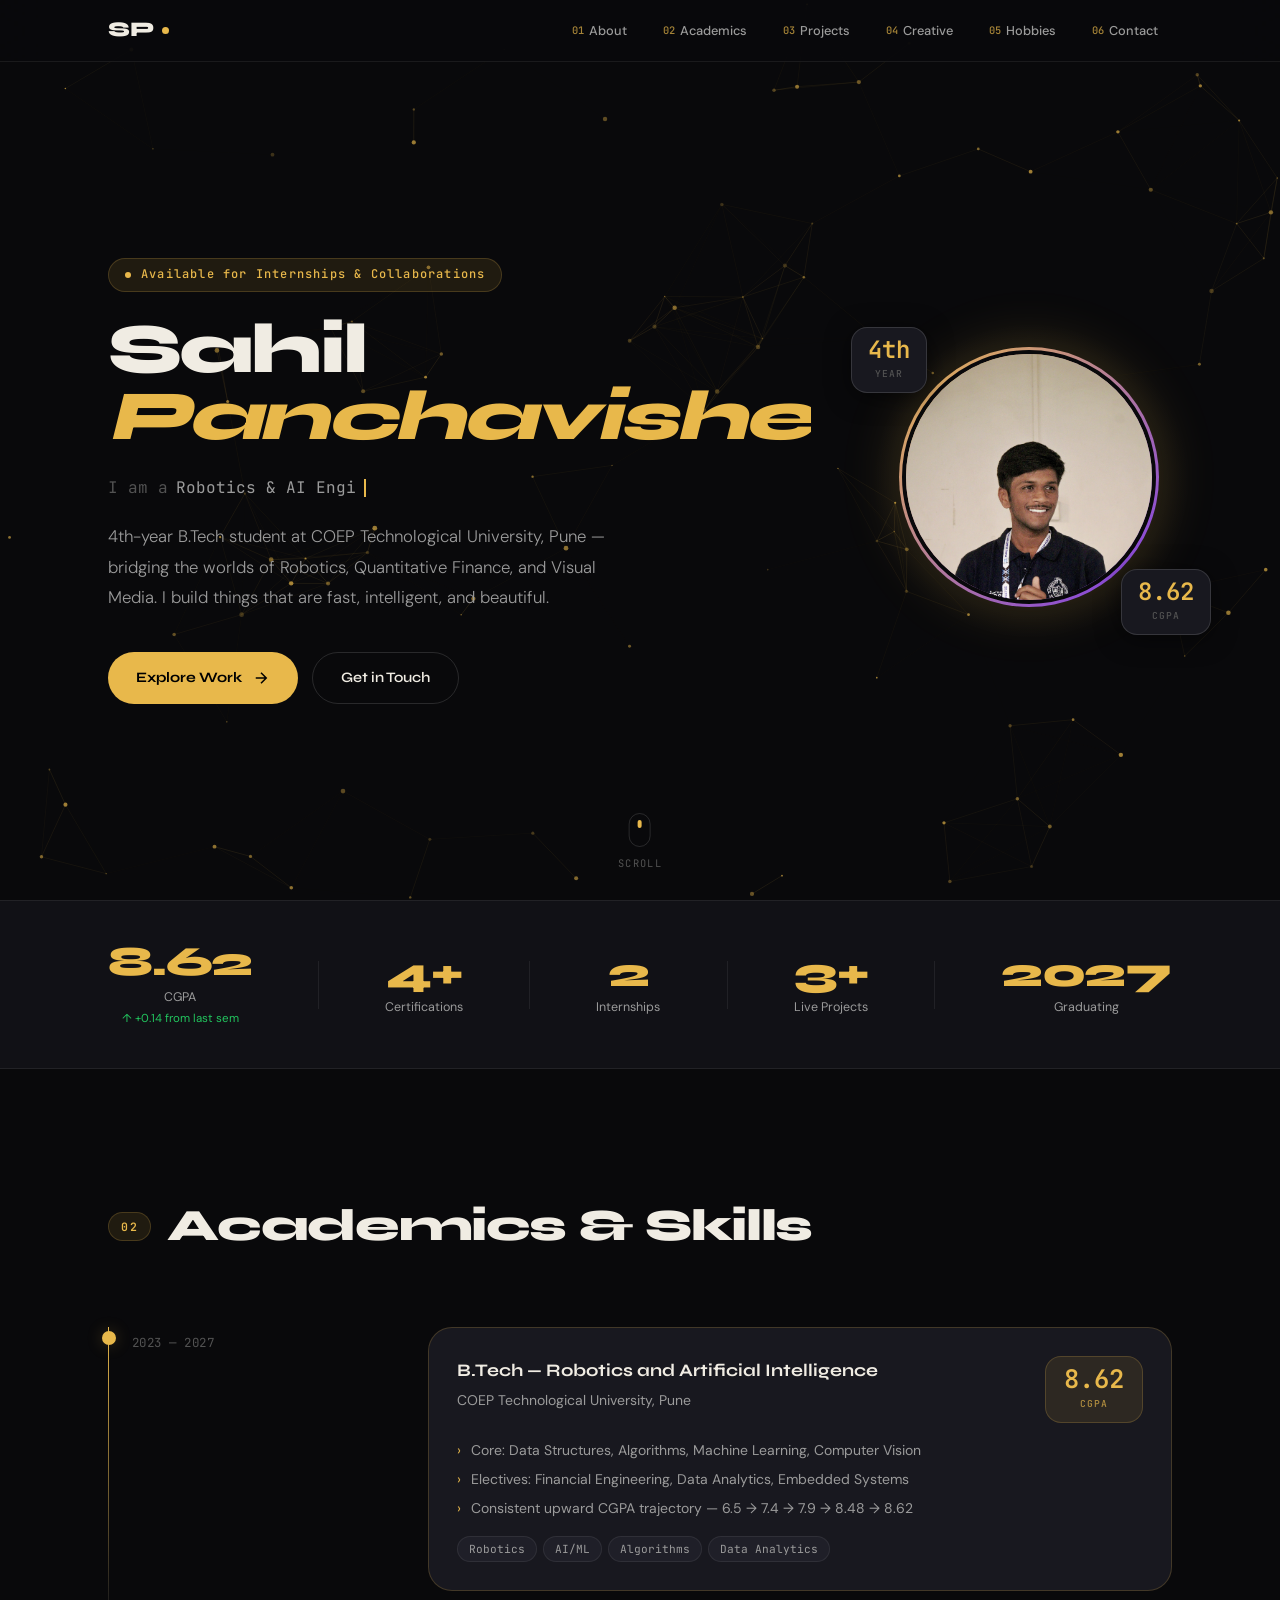
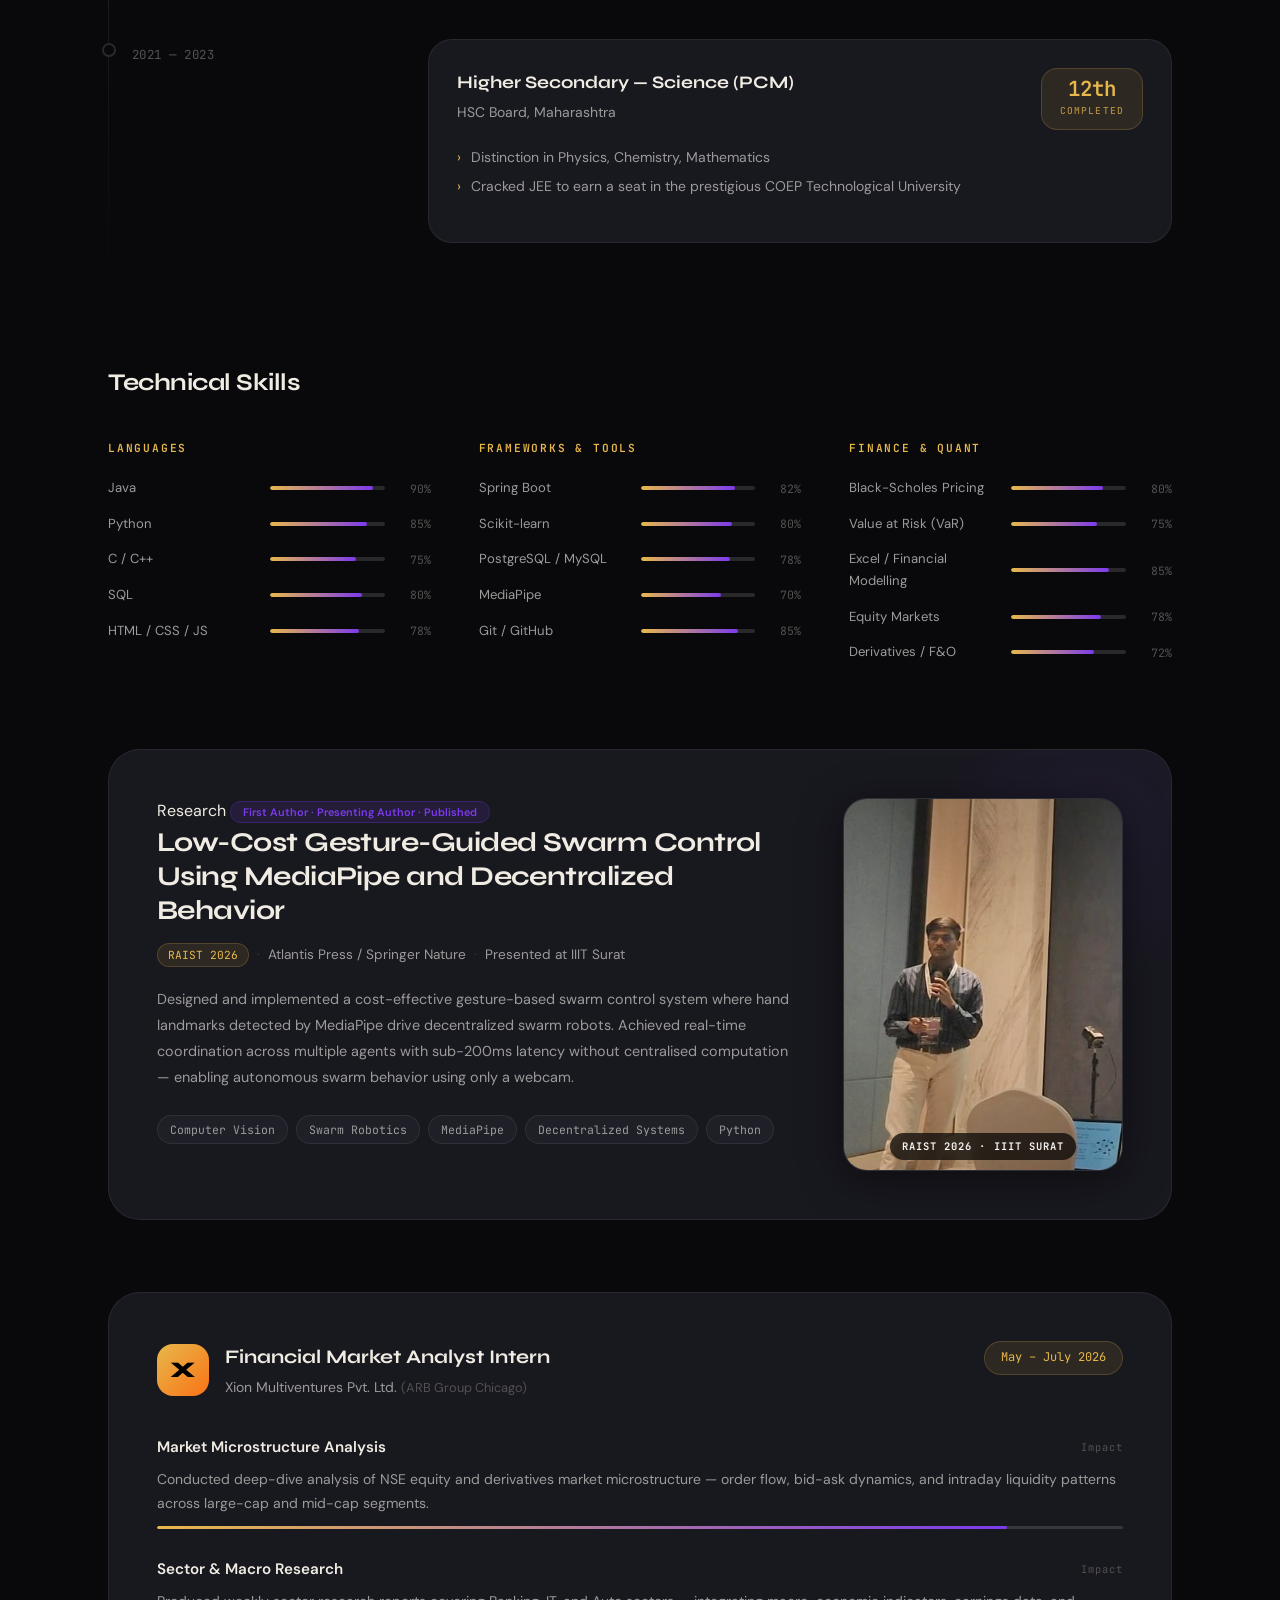
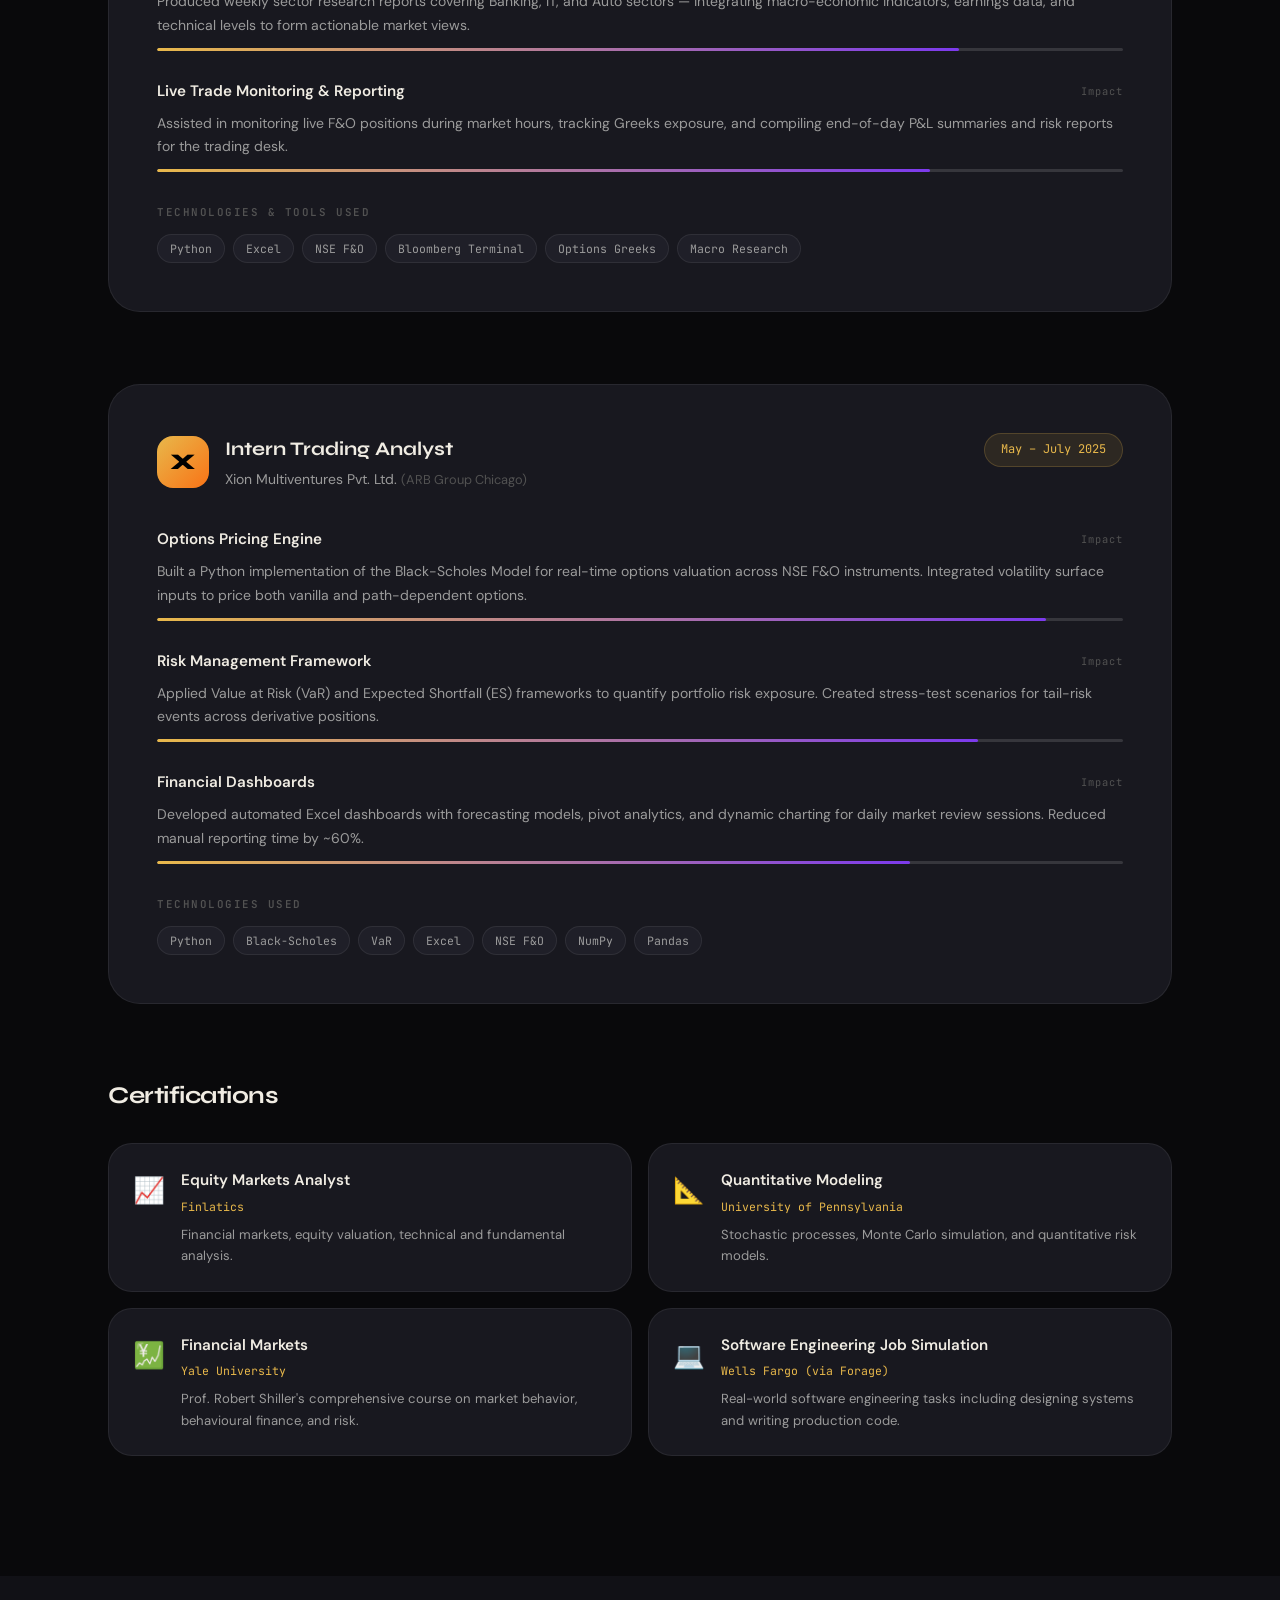
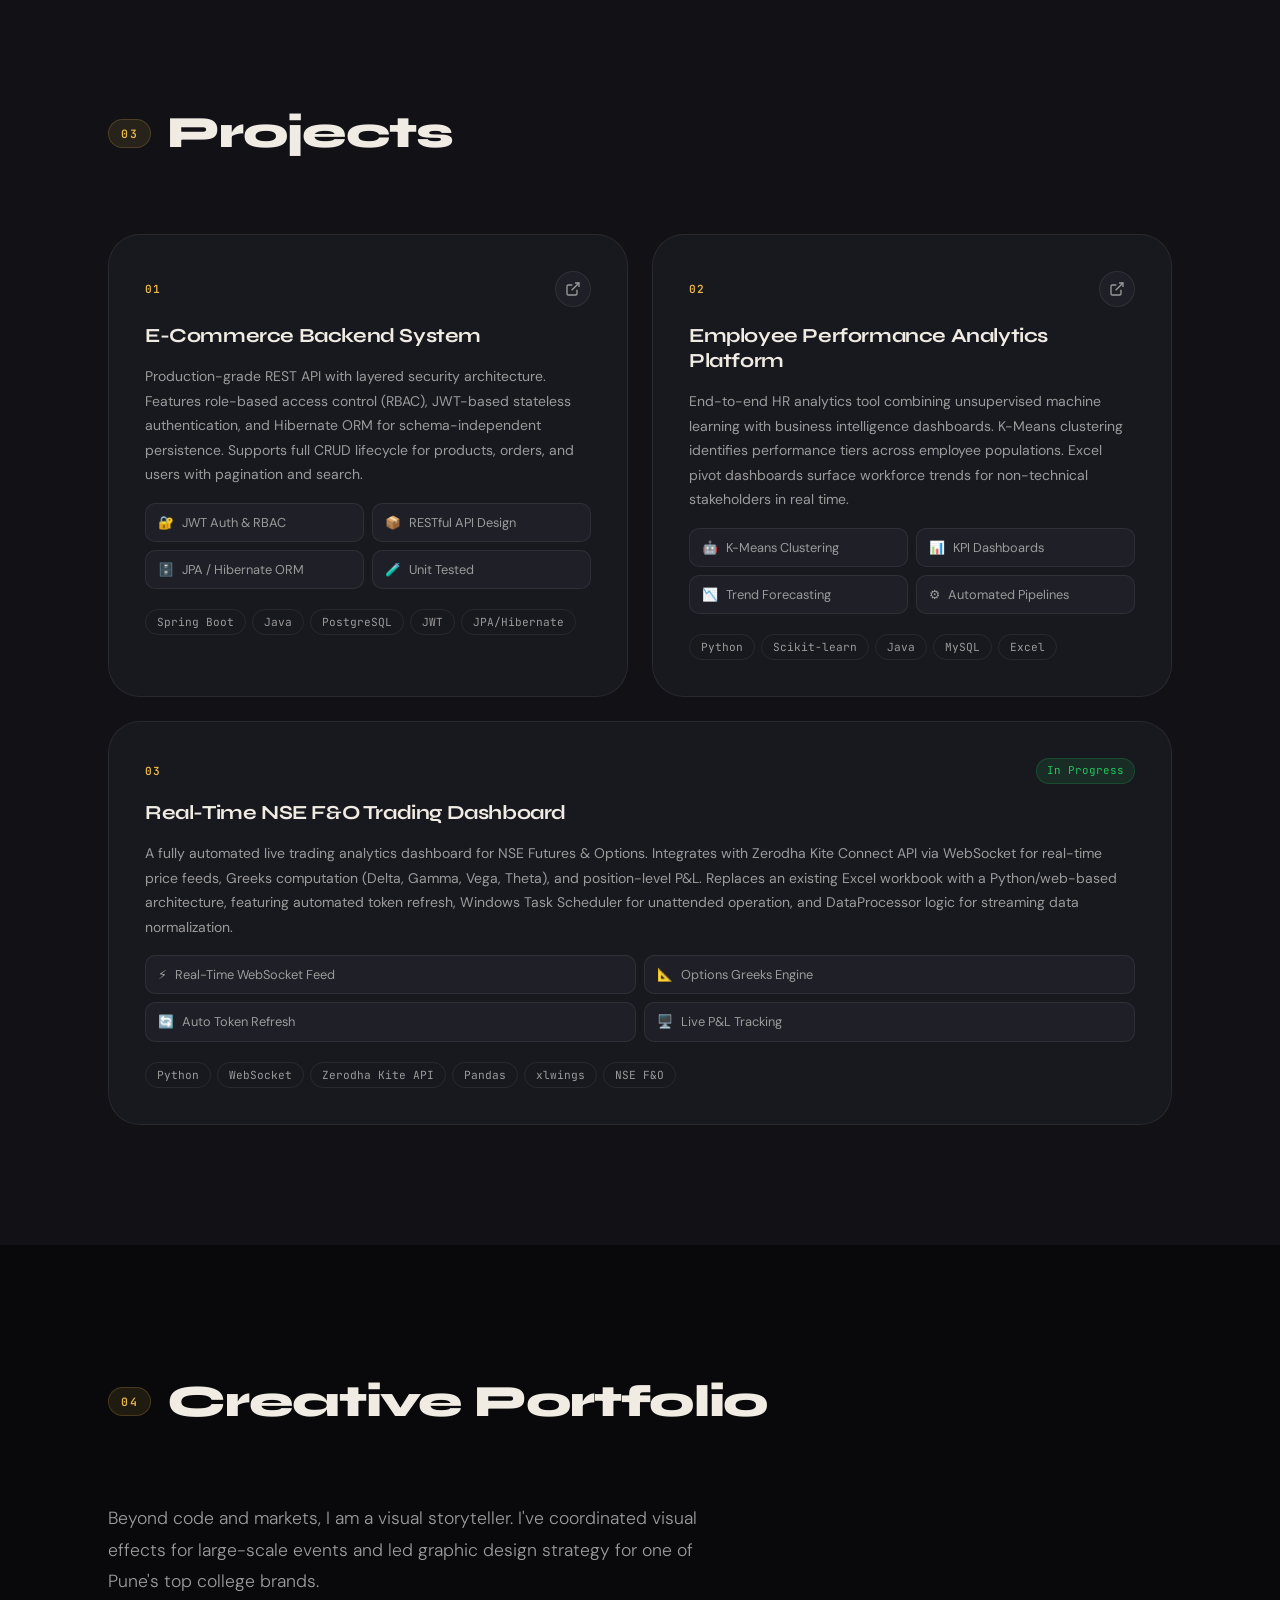
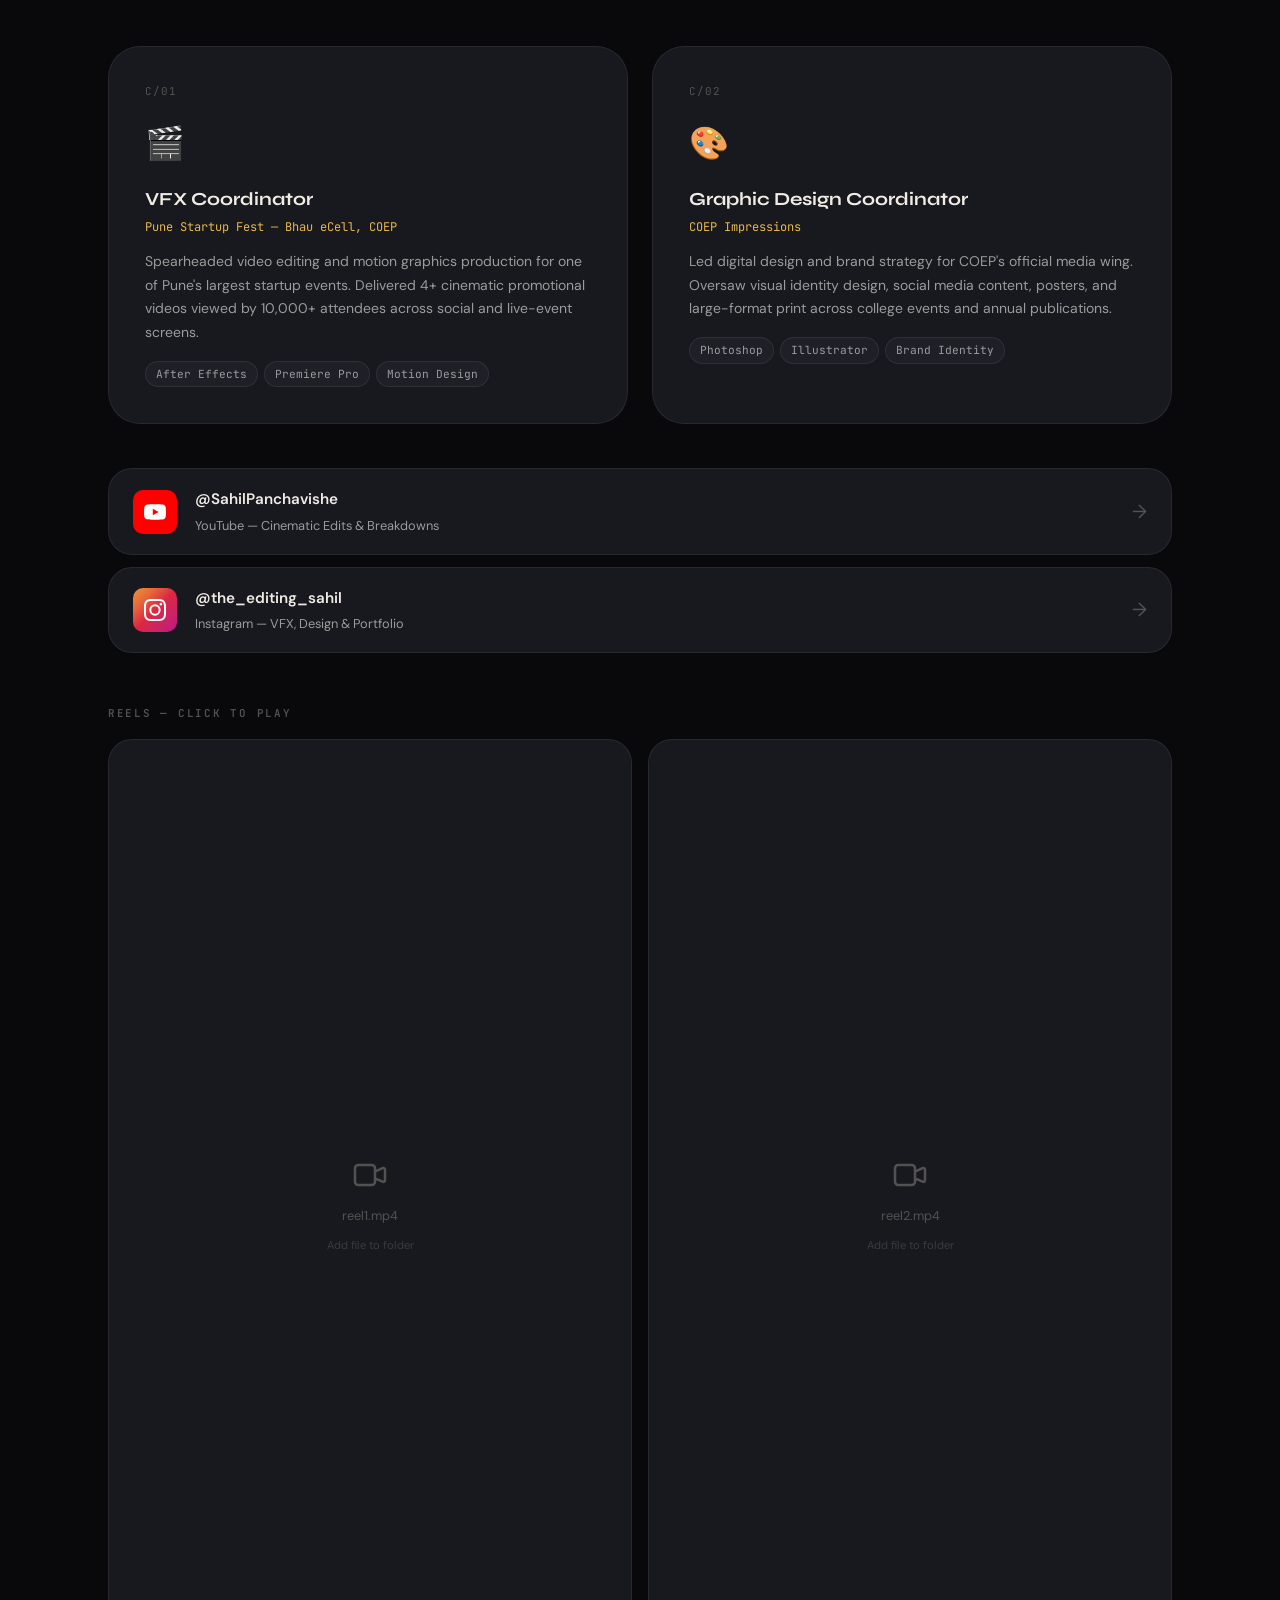
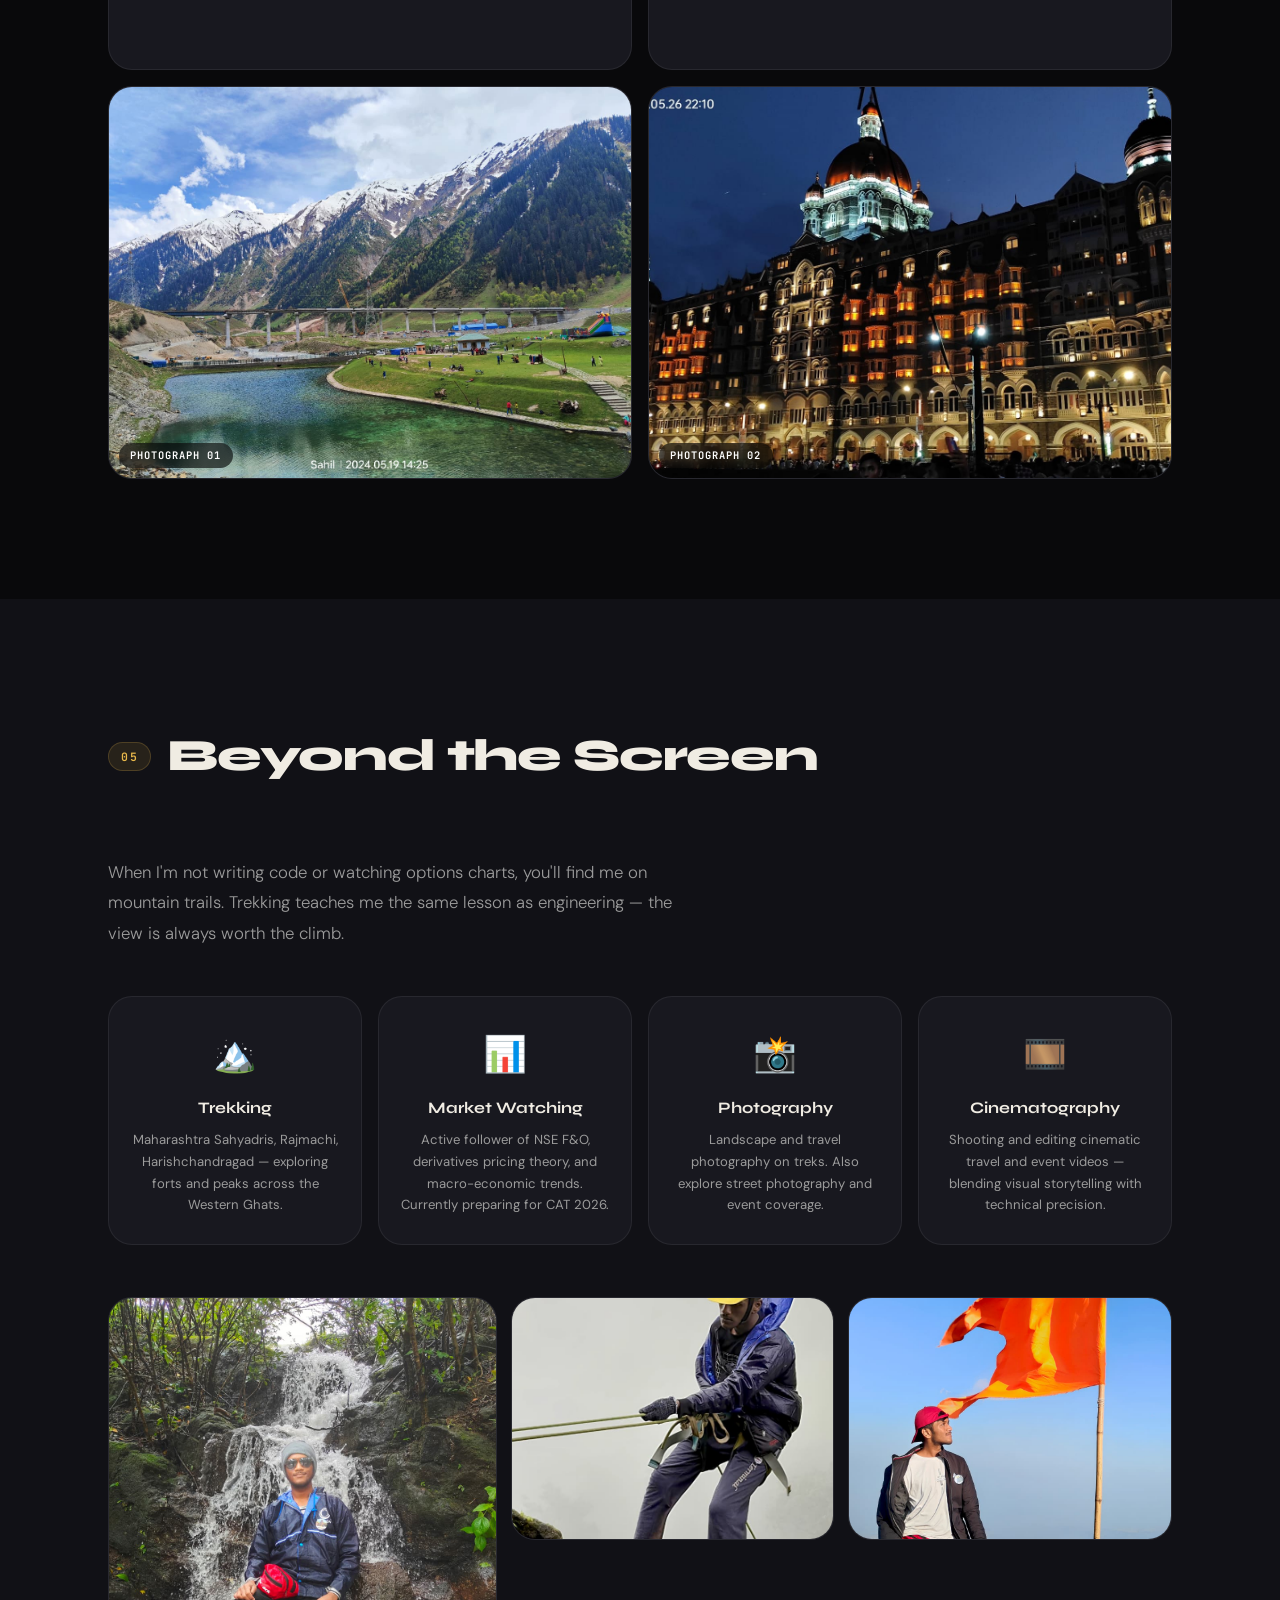
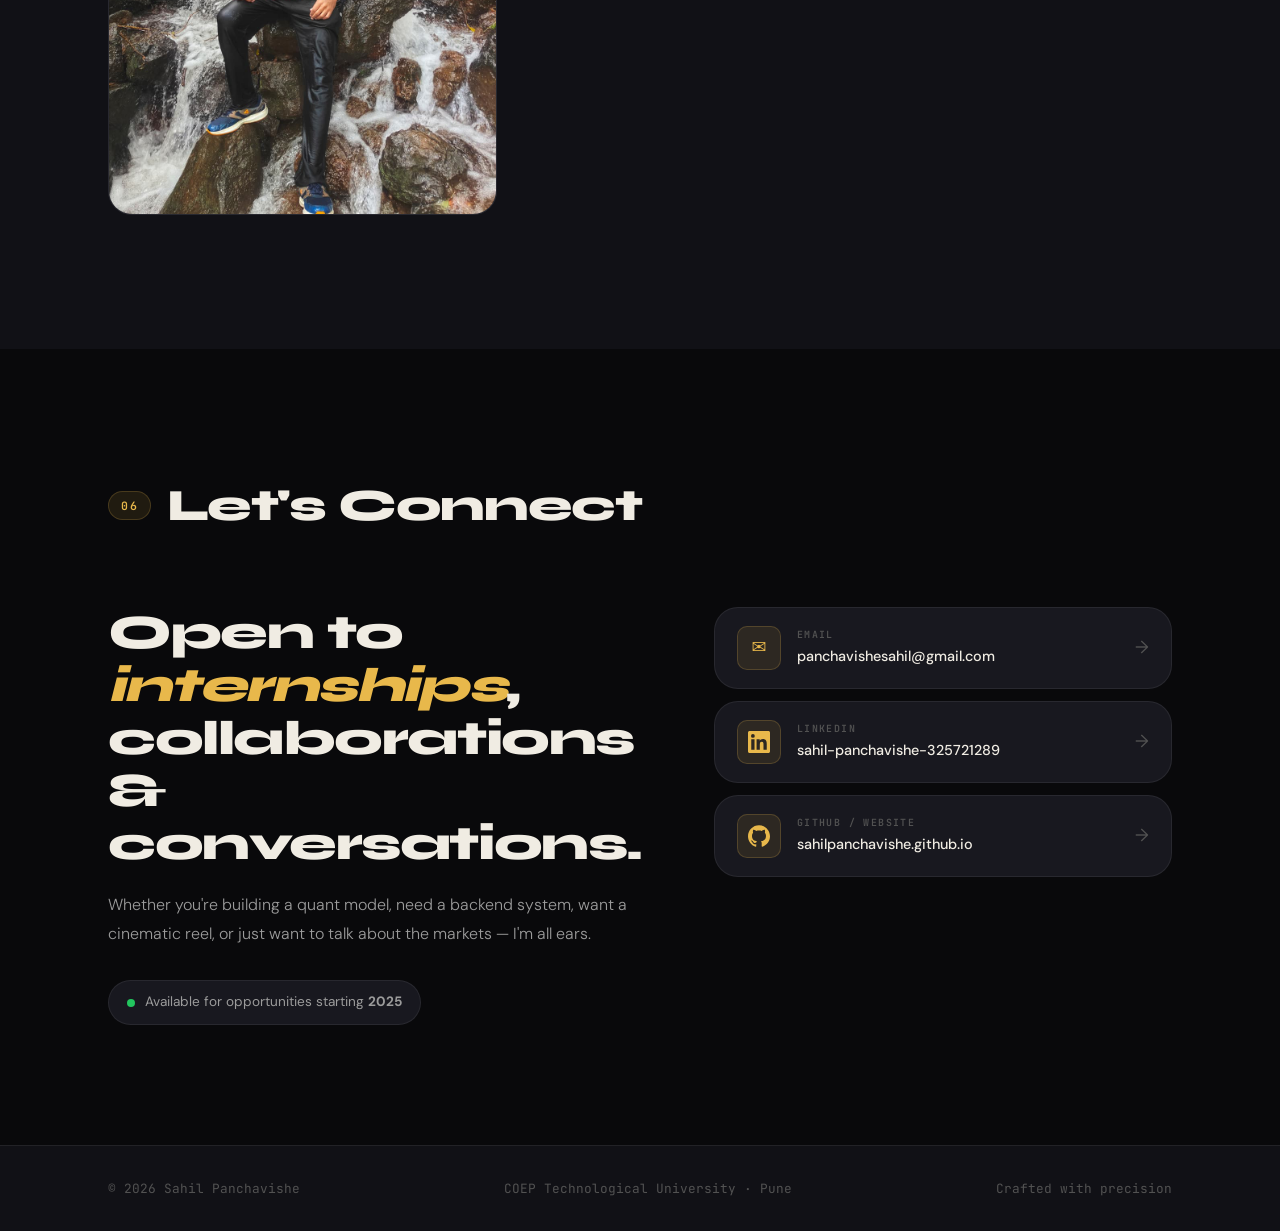
==== commit 7ead1f4b: "Add files via upload" ====
--- a/index.html
+++ b/index.html
@@ -1,359 +1,716 @@
 <!DOCTYPE html>
 <html lang="en">
 <head>
-  <meta charset="UTF-8" />
-  <meta name="viewport" content="width=device-width, initial-scale=1.0" />
+  <meta charset="UTF-8"/>
+  <meta name="viewport" content="width=device-width, initial-scale=1.0"/>
   <title>Sahil Panchavishe — Portfolio</title>
-  <link rel="stylesheet" href="style.css" />
-  <link rel="preconnect" href="https://fonts.googleapis.com" />
-  <link rel="preconnect" href="https://fonts.gstatic.com" crossorigin />
-  <link href="https://fonts.googleapis.com/css2?family=DM+Serif+Display:ital@0;1&family=DM+Sans:ital,opsz,wght@0,9..40,300;0,9..40,400;0,9..40,500;0,9..40,600;1,9..40,300&display=swap" rel="stylesheet" />
+  <meta name="description" content="Sahil Panchavishe — Robotics & AI Engineer, Quant Finance Analyst, Full-Stack Developer, VFX Editor."/>
+  <link rel="stylesheet" href="style.css"/>
+  <link rel="preconnect" href="https://fonts.googleapis.com"/>
+  <link rel="preconnect" href="https://fonts.gstatic.com" crossorigin/>
+  <link href="https://fonts.googleapis.com/css2?family=Syne:wght@400;600;700;800&family=DM+Sans:ital,opsz,wght@0,9..40,300;0,9..40,400;0,9..40,500;1,9..40,300&family=JetBrains+Mono:wght@400;500;600&display=swap" rel="stylesheet"/>
 </head>
 <body>
 
-  <!-- ═══════════════════════════════════════════
-       NAVBAR
-  ═══════════════════════════════════════════ -->
-  <nav class="navbar" id="navbar">
-    <div class="nav-inner">
-      <a class="nav-logo" href="#hero">SP</a>
-
-      <button class="nav-hamburger" id="hamburger" aria-label="Open menu">
-        <span></span><span></span><span></span>
-      </button>
-
-      <ul class="nav-links" id="navLinks">
-        <li><a href="#academics" class="nav-link">Academics &amp; Tech</a></li>
-        <li><a href="#editing" class="nav-link">Editing Portfolio</a></li>
-        <li><a href="#hobbies" class="nav-link">Hobbies</a></li>
-        <li><a href="#contact" class="nav-link">Contact</a></li>
-      </ul>
-    </div>
-  </nav>
-
-  <!-- ═══════════════════════════════════════════
-       HERO
-  ═══════════════════════════════════════════ -->
-  <section class="hero" id="hero">
-    <div class="hero-inner container">
-      <div class="hero-text reveal">
-        <p class="hero-eyebrow">Engineering · Finance · Visual Media</p>
-        <h1 class="hero-name">Sahil<br/>Panchavishe</h1>
-        <p class="hero-subtitle">Robotics &amp; AI&ensp;·&ensp;Quantitative Finance&ensp;·&ensp;Full-Stack Developer</p>
-        <p class="hero-tagline">I am a 3rd-year Engineering student at COEP Technological University. I combine analytical thinking, programming, and financial theory to build data-driven applications, price derivatives, and engineer robust backend systems.</p>
-        <div class="hero-cta">
-          <a href="#academics" class="btn btn-primary">Explore Work</a>
-          <a href="#contact" class="btn btn-ghost">Get in Touch</a>
-        </div>
-      </div>
-      <div class="hero-image reveal reveal-delay">
-        <div class="profile-ring">
-          <img src="profile.jpg" alt="Sahil Panchavishe" class="profile-img"
-               onerror="this.style.display='none'; this.nextElementSibling.style.display='flex';" />
-          <div class="profile-fallback">SP</div>
-        </div>
-      </div>
-    </div>
-    <div class="hero-scroll-hint">
-      <span class="scroll-dot"></span>
-      <span class="scroll-label">Scroll</span>
-    </div>
-  </section>
-
-  <!-- ═══════════════════════════════════════════
-       SECTION 1 — ACADEMICS & TECH
-  ═══════════════════════════════════════════ -->
-  <section class="section section-alt" id="academics">
-    <div class="container">
-      <div class="section-header reveal">
-        <span class="section-tag">01</span>
-        <h2 class="section-title">Academics &amp; Tech</h2>
-        <p class="section-desc">Where engineering rigour meets quantitative intuition.</p>
-      </div>
-
-      <!-- Education -->
-      <div class="card-block reveal">
-        <div class="card-block-label">Education</div>
-        <div class="edu-card">
-          <div class="edu-card-left">
-            <h3 class="edu-uni">COEP Technological University</h3>
-            <p class="edu-degree">B.Tech in Robotics and Artificial Intelligence</p>
-            <p class="edu-meta">Aug 2023 – May 2027</p>
-            <p class="edu-detail">Focus on Data Structures, Algorithms, and Data Analytics</p>
-          </div>
-          <div class="edu-card-right">
-            <div class="cgpa-badge">
-              <span class="cgpa-num">8.48</span>
-              <span class="cgpa-label">CGPA</span>
-            </div>
-          </div>
-        </div>
-      </div>
-
-      <!-- Research -->
-      <div class="card-block reveal">
-        <div class="card-block-label">Research</div>
-        <div class="research-card">
-          <div class="research-badge">First Author</div>
-          <h3 class="research-title">Low-Cost Gesture-Guided Swarm Control Using MediaPipe and Decentralized Behavior</h3>
-          <p class="research-meta">Published at <strong>RAIST 2026</strong> — Atlantis Press / Springer Nature</p>
-          <p class="research-presented">Presented at IIIT Surat</p>
-        </div>
-      </div>
-
-      <!-- Experience -->
-      <div class="card-block reveal">
-        <div class="card-block-label">Experience</div>
-        <div class="exp-card">
-          <div class="exp-header">
+<!-- SCROLL PROGRESS -->
+<div class="progress-bar" id="progressBar"></div>
+
+<!-- VIDEO LIGHTBOX -->
+<div class="lightbox" id="lightbox" hidden>
+  <div class="lb-backdrop" id="lbBackdrop"></div>
+  <button class="lb-close" id="lbClose" aria-label="Close">
+    <svg viewBox="0 0 24 24" fill="none" stroke="currentColor" stroke-width="2"><line x1="18" y1="6" x2="6" y2="18"/><line x1="6" y1="6" x2="18" y2="18"/></svg>
+  </button>
+  <div class="lb-inner">
+    <video class="lb-video" id="lbVideo" controls playsinline></video>
+    <p class="lb-caption" id="lbCaption"></p>
+  </div>
+</div>
+
+<!-- CURSOR -->
+<div class="cursor-dot" id="cursorDot"></div>
+<div class="cursor-ring" id="cursorRing"></div>
+
+<!-- NAVBAR -->
+<nav class="navbar" id="navbar">
+  <div class="nav-inner">
+    <a class="nav-logo" href="#hero">
+      <span class="logo-text">SP</span>
+      <span class="logo-dot"></span>
+    </a>
+    <ul class="nav-links" id="navLinks">
+      <li><a href="#about"     class="nav-link"><span>01</span>About</a></li>
+      <li><a href="#academics" class="nav-link"><span>02</span>Academics</a></li>
+      <li><a href="#projects"  class="nav-link"><span>03</span>Projects</a></li>
+      <li><a href="#editing"   class="nav-link"><span>04</span>Creative</a></li>
+      <li><a href="#hobbies"   class="nav-link"><span>05</span>Hobbies</a></li>
+      <li><a href="#contact"   class="nav-link"><span>06</span>Contact</a></li>
+    </ul>
+    <button class="nav-hamburger" id="hamburger" aria-label="Menu" aria-expanded="false">
+      <span></span><span></span><span></span>
+    </button>
+  </div>
+</nav>
+
+<!-- ══════════════════════════════════════
+     HERO
+══════════════════════════════════════ -->
+<section class="hero" id="hero">
+  <canvas class="hero-canvas" id="heroCanvas"></canvas>
+
+  <div class="hero-inner container">
+    <div class="hero-content">
+      <p class="hero-eyebrow"><span class="eyebrow-dot"></span>Available for Internships & Collaborations</p>
+
+      <h1 class="hero-name" id="heroName" aria-label="Sahil Panchavishe">
+        <span class="name-line" data-text="Sahil">Sahil</span>
+        <span class="name-line name-line-italic" data-text="Panchavishe">Panchavishe</span>
+      </h1>
+
+      <div class="hero-roles">
+        <span class="role-static">I am a</span>
+        <span class="typewriter" id="typewriter"></span><span class="tw-caret"></span>
+      </div>
+
+      <p class="hero-bio">4th-year B.Tech student at COEP Technological University, Pune — bridging the worlds of Robotics, Quantitative Finance, and Visual Media. I build things that are fast, intelligent, and beautiful.</p>
+
+      <div class="hero-actions">
+        <a href="#academics" class="cta-primary">
+          <span>Explore Work</span>
+          <svg viewBox="0 0 24 24" fill="none" stroke="currentColor" stroke-width="2"><path d="M5 12h14M12 5l7 7-7 7"/></svg>
+        </a>
+        <a href="#contact" class="cta-ghost">Get in Touch</a>
+      </div>
+    </div>
+
+    <div class="hero-visual">
+      <div class="profile-glow"></div>
+      <div class="profile-frame">
+        <img src="profile.jpg" alt="Sahil Panchavishe" class="profile-photo"
+             onerror="this.style.display='none';this.nextElementSibling.style.display='flex';"/>
+        <div class="profile-fallback">SP</div>
+      </div>
+      <div class="profile-badge badge-cgpa">
+        <span class="pb-num" id="heroCgpa">8.62</span>
+        <span class="pb-lbl">CGPA</span>
+      </div>
+      <div class="profile-badge badge-year">
+        <span class="pb-num">4th</span>
+        <span class="pb-lbl">Year</span>
+      </div>
+    </div>
+  </div>
+
+  <a href="#about" class="hero-scroll" aria-label="Scroll down">
+    <span class="scroll-wheel"></span>
+    <span>Scroll</span>
+  </a>
+</section>
+
+<!-- ══════════════════════════════════════
+     STATS STRIP
+══════════════════════════════════════ -->
+<div class="stats-strip" id="about">
+  <div class="stats-inner container">
+    <div class="stat-item">
+      <span class="stat-num" data-target="8.62" data-decimals="2" data-suffix="">0.00</span>
+      <span class="stat-lbl">CGPA  <small>↑ +0.14 from last sem</small></span>
+    </div>
+    <div class="stat-divider"></div>
+    <div class="stat-item">
+      <span class="stat-num" data-target="4" data-decimals="0" data-suffix="+">0</span>
+      <span class="stat-lbl">Certifications</span>
+    </div>
+    <div class="stat-divider"></div>
+    <div class="stat-item">
+      <span class="stat-num" data-target="2" data-decimals="0" data-suffix="">0</span>
+      <span class="stat-lbl">Internships</span>
+    </div>
+    <div class="stat-divider"></div>
+    <div class="stat-item">
+      <span class="stat-num" data-target="3" data-decimals="0" data-suffix="+">0</span>
+      <span class="stat-lbl">Live Projects</span>
+    </div>
+    <div class="stat-divider"></div>
+    <div class="stat-item">
+      <span class="stat-num" data-target="2027" data-decimals="0" data-suffix="">0</span>
+      <span class="stat-lbl">Graduating</span>
+    </div>
+  </div>
+</div>
+
+<!-- ══════════════════════════════════════
+     ABOUT / SKILLS
+══════════════════════════════════════ -->
+<section class="section" id="academics">
+  <div class="container">
+
+    <div class="section-label reveal">
+      <span class="sec-num">02</span>
+      <span class="sec-title">Academics &amp; Skills</span>
+    </div>
+
+    <!-- Education Timeline -->
+    <div class="timeline reveal">
+      <div class="tl-item tl-active">
+        <div class="tl-dot"></div>
+        <div class="tl-year">2023 — 2027</div>
+        <div class="tl-card">
+          <div class="tl-card-header">
             <div>
-              <h3 class="exp-title">Intern Trading Analyst</h3>
-              <p class="exp-company">Xion Multiventures Pvt. Ltd.</p>
-            </div>
-            <span class="exp-period">May – Jul 2025</span>
-          </div>
-          <ul class="exp-bullets">
-            <li>Implemented the Black-Scholes Model in Python for options pricing and valuation.</li>
-            <li>Applied Value at Risk (VaR) risk management frameworks in F&amp;O markets.</li>
-            <li>Developed forecasting models and financial dashboards in Excel.</li>
+              <h3>B.Tech — Robotics and Artificial Intelligence</h3>
+              <p class="tl-org">COEP Technological University, Pune</p>
+            </div>
+            <div class="tl-cgpa-badge">
+              <span class="tl-cgpa-num">8.62</span>
+              <span class="tl-cgpa-lbl">CGPA</span>
+            </div>
+          </div>
+          <ul class="tl-details">
+            <li>Core: Data Structures, Algorithms, Machine Learning, Computer Vision</li>
+            <li>Electives: Financial Engineering, Data Analytics, Embedded Systems</li>
+            <li>Consistent upward CGPA trajectory — 6.5 → 7.4 → 7.9 → 8.48 → 8.62</li>
           </ul>
-        </div>
-      </div>
-
-      <!-- Projects -->
-      <div class="card-block reveal">
-        <div class="card-block-label">Projects</div>
-        <div class="projects-grid">
-
-          <div class="project-card">
-            <div class="project-num">01</div>
-            <h3 class="project-name">E-Commerce Backend</h3>
-            <p class="project-desc">Architected a secure REST API with role-based access control, JWT authentication, and JPA/Hibernate ORM.</p>
-            <div class="project-tags">
-              <span class="tag">Spring Boot</span>
-              <span class="tag">Java</span>
-              <span class="tag">PostgreSQL</span>
-              <span class="tag">JWT</span>
-            </div>
-          </div>
-
-          <div class="project-card">
-            <div class="project-num">02</div>
-            <h3 class="project-name">Employee Performance Analytics</h3>
-            <p class="project-desc">Automated KPI tracking using K-Means clustering and visualized workforce trends via Excel pivot dashboards.</p>
-            <div class="project-tags">
-              <span class="tag">Java</span>
-              <span class="tag">Python</span>
-              <span class="tag">Scikit-learn</span>
-              <span class="tag">MySQL</span>
-            </div>
-          </div>
-
-        </div>
-      </div>
-
-      <!-- Certifications -->
-      <div class="card-block reveal">
-        <div class="card-block-label">Certifications</div>
-        <div class="certs-wrap">
-          <span class="cert-pill">Equity Markets Analyst — Finlatics</span>
-          <span class="cert-pill">Quantitative Modeling — UPenn</span>
-          <span class="cert-pill">Financial Markets — Yale</span>
-          <span class="cert-pill">Software Engineering — Wells Fargo</span>
-        </div>
-      </div>
-
-    </div>
-  </section>
-
-  <!-- ═══════════════════════════════════════════
-       SECTION 2 — EDITING PORTFOLIO
-  ═══════════════════════════════════════════ -->
-  <section class="section" id="editing">
-    <div class="container">
-      <div class="section-header reveal">
-        <span class="section-tag">02</span>
-        <h2 class="section-title">Editing Portfolio</h2>
-        <p class="section-desc">Visual effects, digital design, and cinematic media production.</p>
-      </div>
-
-      <!-- Experience Cards -->
-      <div class="editing-exp-grid reveal">
-
-        <div class="editing-exp-card">
-          <div class="editing-exp-icon">🎬</div>
-          <h3 class="editing-exp-role">VFX Coordinator</h3>
-          <p class="editing-exp-org">Pune Startup Fest — Bhau eCell</p>
-          <p class="editing-exp-desc">Led video editing and visual effects production for a premier startup event, delivering cinematic promotional content.</p>
-        </div>
-
-        <div class="editing-exp-card">
-          <div class="editing-exp-icon">🎨</div>
-          <h3 class="editing-exp-role">Graphic Design Coordinator</h3>
-          <p class="editing-exp-org">COEP Impressions</p>
-          <p class="editing-exp-desc">Directed digital design and branding strategy, overseeing visual identity across print and digital platforms.</p>
-        </div>
-
-      </div>
-
-      <!-- Social Links -->
-      <div class="social-links-grid reveal">
-        <a class="social-box" href="https://www.youtube.com/@SahilPanchavishe" target="_blank" rel="noopener">
-          <div class="social-box-icon">
-            <svg viewBox="0 0 24 24" fill="currentColor" xmlns="http://www.w3.org/2000/svg"><path d="M23.495 6.205a3.007 3.007 0 00-2.088-2.088c-1.87-.501-9.396-.501-9.396-.501s-7.507-.01-9.396.501A3.007 3.007 0 00.527 6.205a31.247 31.247 0 00-.522 5.805 31.247 31.247 0 00.522 5.783 3.007 3.007 0 002.088 2.088c1.868.502 9.396.502 9.396.502s7.506 0 9.396-.502a3.007 3.007 0 002.088-2.088 31.247 31.247 0 00.5-5.783 31.247 31.247 0 00-.5-5.805zM9.609 15.601V8.408l6.264 3.602z"/></svg>
-          </div>
-          <div class="social-box-text">
-            <span class="social-box-platform">YouTube</span>
-            <span class="social-box-handle">@SahilPanchavishe</span>
-            <span class="social-box-desc">Cinematic Edits &amp; Tech Breakdowns</span>
-          </div>
-          <div class="social-box-arrow">→</div>
+          <div class="tl-tags">
+            <span class="tl-tag">Robotics</span>
+            <span class="tl-tag">AI/ML</span>
+            <span class="tl-tag">Algorithms</span>
+            <span class="tl-tag">Data Analytics</span>
+          </div>
+        </div>
+      </div>
+
+      <div class="tl-item">
+        <div class="tl-dot"></div>
+        <div class="tl-year">2021 — 2023</div>
+        <div class="tl-card">
+          <div class="tl-card-header">
+            <div>
+              <h3>Higher Secondary — Science (PCM)</h3>
+              <p class="tl-org">HSC Board, Maharashtra</p>
+            </div>
+            <div class="tl-cgpa-badge tl-cgpa-alt">
+              <span class="tl-cgpa-num">12th</span>
+              <span class="tl-cgpa-lbl">Completed</span>
+            </div>
+          </div>
+          <ul class="tl-details">
+            <li>Distinction in Physics, Chemistry, Mathematics</li>
+            <li>Cracked JEE to earn a seat in the prestigious COEP Technological University</li>
+          </ul>
+        </div>
+      </div>
+    </div>
+
+    <!-- Skills -->
+    <div class="skills-block reveal">
+      <h3 class="skills-heading">Technical Skills</h3>
+      <div class="skills-grid">
+
+        <div class="skills-col">
+          <p class="skill-cat">Languages</p>
+          <div class="skill-bar-row"><span>Java</span><div class="skill-track"><div class="skill-fill" data-width="90"></div></div><span class="skill-pct">90%</span></div>
+          <div class="skill-bar-row"><span>Python</span><div class="skill-track"><div class="skill-fill" data-width="85"></div></div><span class="skill-pct">85%</span></div>
+          <div class="skill-bar-row"><span>C / C++</span><div class="skill-track"><div class="skill-fill" data-width="75"></div></div><span class="skill-pct">75%</span></div>
+          <div class="skill-bar-row"><span>SQL</span><div class="skill-track"><div class="skill-fill" data-width="80"></div></div><span class="skill-pct">80%</span></div>
+          <div class="skill-bar-row"><span>HTML / CSS / JS</span><div class="skill-track"><div class="skill-fill" data-width="78"></div></div><span class="skill-pct">78%</span></div>
+        </div>
+
+        <div class="skills-col">
+          <p class="skill-cat">Frameworks &amp; Tools</p>
+          <div class="skill-bar-row"><span>Spring Boot</span><div class="skill-track"><div class="skill-fill" data-width="82"></div></div><span class="skill-pct">82%</span></div>
+          <div class="skill-bar-row"><span>Scikit-learn</span><div class="skill-track"><div class="skill-fill" data-width="80"></div></div><span class="skill-pct">80%</span></div>
+          <div class="skill-bar-row"><span>PostgreSQL / MySQL</span><div class="skill-track"><div class="skill-fill" data-width="78"></div></div><span class="skill-pct">78%</span></div>
+          <div class="skill-bar-row"><span>MediaPipe</span><div class="skill-track"><div class="skill-fill" data-width="70"></div></div><span class="skill-pct">70%</span></div>
+          <div class="skill-bar-row"><span>Git / GitHub</span><div class="skill-track"><div class="skill-fill" data-width="85"></div></div><span class="skill-pct">85%</span></div>
+        </div>
+
+        <div class="skills-col">
+          <p class="skill-cat">Finance &amp; Quant</p>
+          <div class="skill-bar-row"><span>Black-Scholes Pricing</span><div class="skill-track"><div class="skill-fill" data-width="80"></div></div><span class="skill-pct">80%</span></div>
+          <div class="skill-bar-row"><span>Value at Risk (VaR)</span><div class="skill-track"><div class="skill-fill" data-width="75"></div></div><span class="skill-pct">75%</span></div>
+          <div class="skill-bar-row"><span>Excel / Financial Modelling</span><div class="skill-track"><div class="skill-fill" data-width="85"></div></div><span class="skill-pct">85%</span></div>
+          <div class="skill-bar-row"><span>Equity Markets</span><div class="skill-track"><div class="skill-fill" data-width="78"></div></div><span class="skill-pct">78%</span></div>
+          <div class="skill-bar-row"><span>Derivatives / F&amp;O</span><div class="skill-track"><div class="skill-fill" data-width="72"></div></div><span class="skill-pct">72%</span></div>
+        </div>
+
+      </div>
+    </div>
+
+    <!-- Research Paper -->
+    <div class="research-feature reveal">
+      <div class="rf-layout">
+        <div class="rf-content">
+          <div class="rf-label">
+            <span>Research</span>
+            <span class="rf-badge">First Author · Presenting Author · Published</span>
+          </div>
+          <h2 class="rf-title">Low-Cost Gesture-Guided Swarm Control Using MediaPipe and Decentralized Behavior</h2>
+          <div class="rf-meta">
+            <span class="rf-tag">RAIST 2026</span>
+            <span class="rf-sep">·</span>
+            <span>Atlantis Press / Springer Nature</span>
+            <span class="rf-sep">·</span>
+            <span>Presented at IIIT Surat</span>
+          </div>
+          <p class="rf-abstract">Designed and implemented a cost-effective gesture-based swarm control system where hand landmarks detected by MediaPipe drive decentralized swarm robots. Achieved real-time coordination across multiple agents with sub-200ms latency without centralised computation — enabling autonomous swarm behavior using only a webcam.</p>
+          <div class="rf-pills">
+            <span>Computer Vision</span>
+            <span>Swarm Robotics</span>
+            <span>MediaPipe</span>
+            <span>Decentralized Systems</span>
+            <span>Python</span>
+          </div>
+        </div>
+        <div class="rf-photo-col">
+          <div class="rf-photo-wrap">
+            <img src="research_presentation.jpg" alt="Sahil presenting research at IIIT Surat"
+                 onerror="this.style.display='none';this.nextElementSibling.style.display='flex';" />
+            <div class="rf-photo-fallback">
+              <span>🎤</span>
+              <span>research_presentation.jpg</span>
+              <small>Add your presentation photo here</small>
+            </div>
+            <div class="rf-photo-label">RAIST 2026 · IIIT Surat</div>
+          </div>
+        </div>
+      </div>
+    </div>
+
+    <!-- Experience — Entry 1 -->
+    <div class="exp-feature reveal">
+      <div class="ef-header">
+        <div class="ef-company-block">
+          <div class="ef-company-logo">X</div>
+          <div>
+            <h3 class="ef-role">Financial Market Analyst Intern</h3>
+            <p class="ef-company">Xion Multiventures Pvt. Ltd. <span class="ef-group">(ARB Group Chicago)</span></p>
+          </div>
+        </div>
+        <span class="ef-period">May – July 2026</span>
+      </div>
+
+      <div class="ef-body">
+        <div class="ef-contributions">
+          <div class="ef-contrib-item">
+            <div class="ef-contrib-head">
+              <span class="ef-contrib-title">Market Microstructure Analysis</span>
+              <span class="ef-contrib-bar-label">Impact</span>
+            </div>
+            <p class="ef-contrib-desc">Conducted deep-dive analysis of NSE equity and derivatives market microstructure — order flow, bid-ask dynamics, and intraday liquidity patterns across large-cap and mid-cap segments.</p>
+            <div class="ef-bar"><div class="ef-bar-fill" data-width="88"></div></div>
+          </div>
+          <div class="ef-contrib-item">
+            <div class="ef-contrib-head">
+              <span class="ef-contrib-title">Sector & Macro Research</span>
+              <span class="ef-contrib-bar-label">Impact</span>
+            </div>
+            <p class="ef-contrib-desc">Produced weekly sector research reports covering Banking, IT, and Auto sectors — integrating macro-economic indicators, earnings data, and technical levels to form actionable market views.</p>
+            <div class="ef-bar"><div class="ef-bar-fill" data-width="83"></div></div>
+          </div>
+          <div class="ef-contrib-item">
+            <div class="ef-contrib-head">
+              <span class="ef-contrib-title">Live Trade Monitoring & Reporting</span>
+              <span class="ef-contrib-bar-label">Impact</span>
+            </div>
+            <p class="ef-contrib-desc">Assisted in monitoring live F&amp;O positions during market hours, tracking Greeks exposure, and compiling end-of-day P&amp;L summaries and risk reports for the trading desk.</p>
+            <div class="ef-bar"><div class="ef-bar-fill" data-width="80"></div></div>
+          </div>
+        </div>
+        <div class="ef-tech">
+          <p class="ef-tech-label">Technologies &amp; Tools Used</p>
+          <div class="ef-tech-pills">
+            <span>Python</span><span>Excel</span><span>NSE F&amp;O</span><span>Bloomberg Terminal</span><span>Options Greeks</span><span>Macro Research</span>
+          </div>
+        </div>
+      </div>
+    </div>
+
+    <!-- Experience — Entry 2 -->
+    <div class="exp-feature reveal">
+      <div class="ef-header">
+        <div class="ef-company-block">
+          <div class="ef-company-logo">X</div>
+          <div>
+            <h3 class="ef-role">Intern Trading Analyst</h3>
+            <p class="ef-company">Xion Multiventures Pvt. Ltd. <span class="ef-group">(ARB Group Chicago)</span></p>
+          </div>
+        </div>
+        <span class="ef-period">May – July 2025</span>
+      </div>
+
+      <div class="ef-body">
+        <div class="ef-contributions">
+          <div class="ef-contrib-item">
+            <div class="ef-contrib-head">
+              <span class="ef-contrib-title">Options Pricing Engine</span>
+              <span class="ef-contrib-bar-label">Impact</span>
+            </div>
+            <p class="ef-contrib-desc">Built a Python implementation of the Black-Scholes Model for real-time options valuation across NSE F&amp;O instruments. Integrated volatility surface inputs to price both vanilla and path-dependent options.</p>
+            <div class="ef-bar"><div class="ef-bar-fill" data-width="92"></div></div>
+          </div>
+          <div class="ef-contrib-item">
+            <div class="ef-contrib-head">
+              <span class="ef-contrib-title">Risk Management Framework</span>
+              <span class="ef-contrib-bar-label">Impact</span>
+            </div>
+            <p class="ef-contrib-desc">Applied Value at Risk (VaR) and Expected Shortfall (ES) frameworks to quantify portfolio risk exposure. Created stress-test scenarios for tail-risk events across derivative positions.</p>
+            <div class="ef-bar"><div class="ef-bar-fill" data-width="85"></div></div>
+          </div>
+          <div class="ef-contrib-item">
+            <div class="ef-contrib-head">
+              <span class="ef-contrib-title">Financial Dashboards</span>
+              <span class="ef-contrib-bar-label">Impact</span>
+            </div>
+            <p class="ef-contrib-desc">Developed automated Excel dashboards with forecasting models, pivot analytics, and dynamic charting for daily market review sessions. Reduced manual reporting time by ~60%.</p>
+            <div class="ef-bar"><div class="ef-bar-fill" data-width="78"></div></div>
+          </div>
+        </div>
+        <div class="ef-tech">
+          <p class="ef-tech-label">Technologies Used</p>
+          <div class="ef-tech-pills">
+            <span>Python</span><span>Black-Scholes</span><span>VaR</span><span>Excel</span><span>NSE F&amp;O</span><span>NumPy</span><span>Pandas</span>
+          </div>
+        </div>
+      </div>
+    </div>
+
+    <!-- Certifications -->
+    <div class="certs-section reveal">
+      <h3 class="certs-heading">Certifications</h3>
+      <div class="certs-grid">
+        <div class="cert-card">
+          <div class="cert-icon">📈</div>
+          <div class="cert-body">
+            <p class="cert-name">Equity Markets Analyst</p>
+            <p class="cert-issuer">Finlatics</p>
+            <p class="cert-desc">Financial markets, equity valuation, technical and fundamental analysis.</p>
+          </div>
+        </div>
+        <div class="cert-card">
+          <div class="cert-icon">📐</div>
+          <div class="cert-body">
+            <p class="cert-name">Quantitative Modeling</p>
+            <p class="cert-issuer">University of Pennsylvania</p>
+            <p class="cert-desc">Stochastic processes, Monte Carlo simulation, and quantitative risk models.</p>
+          </div>
+        </div>
+        <div class="cert-card">
+          <div class="cert-icon">💹</div>
+          <div class="cert-body">
+            <p class="cert-name">Financial Markets</p>
+            <p class="cert-issuer">Yale University</p>
+            <p class="cert-desc">Prof. Robert Shiller's comprehensive course on market behavior, behavioural finance, and risk.</p>
+          </div>
+        </div>
+        <div class="cert-card">
+          <div class="cert-icon">💻</div>
+          <div class="cert-body">
+            <p class="cert-name">Software Engineering Job Simulation</p>
+            <p class="cert-issuer">Wells Fargo (via Forage)</p>
+            <p class="cert-desc">Real-world software engineering tasks including designing systems and writing production code.</p>
+          </div>
+        </div>
+      </div>
+    </div>
+
+  </div>
+</section>
+
+<!-- ══════════════════════════════════════
+     PROJECTS
+══════════════════════════════════════ -->
+<section class="section section-dark" id="projects">
+  <div class="container">
+
+    <div class="section-label reveal">
+      <span class="sec-num">03</span>
+      <span class="sec-title">Projects</span>
+    </div>
+
+    <div class="projects-grid">
+
+      <div class="proj-card reveal" data-delay="0">
+        <div class="proj-card-top">
+          <div class="proj-number">01</div>
+          <div class="proj-links">
+            <a href="https://sahilpanchavishe.github.io" target="_blank" rel="noopener" class="proj-link" aria-label="View project">
+              <svg viewBox="0 0 24 24" fill="none" stroke="currentColor" stroke-width="2"><path d="M18 13v6a2 2 0 01-2 2H5a2 2 0 01-2-2V8a2 2 0 012-2h6"/><polyline points="15 3 21 3 21 9"/><line x1="10" y1="14" x2="21" y2="3"/></svg>
+            </a>
+          </div>
+        </div>
+        <h3 class="proj-title">E-Commerce Backend System</h3>
+        <p class="proj-desc">Production-grade REST API with layered security architecture. Features role-based access control (RBAC), JWT-based stateless authentication, and Hibernate ORM for schema-independent persistence. Supports full CRUD lifecycle for products, orders, and users with pagination and search.</p>
+        <div class="proj-highlights">
+          <div class="proj-hl"><span>🔐</span>JWT Auth &amp; RBAC</div>
+          <div class="proj-hl"><span>📦</span>RESTful API Design</div>
+          <div class="proj-hl"><span>🗄️</span>JPA / Hibernate ORM</div>
+          <div class="proj-hl"><span>🧪</span>Unit Tested</div>
+        </div>
+        <div class="proj-tags">
+          <span>Spring Boot</span><span>Java</span><span>PostgreSQL</span><span>JWT</span><span>JPA/Hibernate</span>
+        </div>
+      </div>
+
+      <div class="proj-card reveal" data-delay="100">
+        <div class="proj-card-top">
+          <div class="proj-number">02</div>
+          <div class="proj-links">
+            <a href="https://sahilpanchavishe.github.io" target="_blank" rel="noopener" class="proj-link" aria-label="View project">
+              <svg viewBox="0 0 24 24" fill="none" stroke="currentColor" stroke-width="2"><path d="M18 13v6a2 2 0 01-2 2H5a2 2 0 01-2-2V8a2 2 0 012-2h6"/><polyline points="15 3 21 3 21 9"/><line x1="10" y1="14" x2="21" y2="3"/></svg>
+            </a>
+          </div>
+        </div>
+        <h3 class="proj-title">Employee Performance Analytics Platform</h3>
+        <p class="proj-desc">End-to-end HR analytics tool combining unsupervised machine learning with business intelligence dashboards. K-Means clustering identifies performance tiers across employee populations. Excel pivot dashboards surface workforce trends for non-technical stakeholders in real time.</p>
+        <div class="proj-highlights">
+          <div class="proj-hl"><span>🤖</span>K-Means Clustering</div>
+          <div class="proj-hl"><span>📊</span>KPI Dashboards</div>
+          <div class="proj-hl"><span>📉</span>Trend Forecasting</div>
+          <div class="proj-hl"><span>⚙️</span>Automated Pipelines</div>
+        </div>
+        <div class="proj-tags">
+          <span>Python</span><span>Scikit-learn</span><span>Java</span><span>MySQL</span><span>Excel</span>
+        </div>
+      </div>
+
+      <div class="proj-card proj-card-wide reveal" data-delay="200">
+        <div class="proj-card-top">
+          <div class="proj-number">03</div>
+          <span class="proj-status">In Progress</span>
+        </div>
+        <h3 class="proj-title">Real-Time NSE F&amp;O Trading Dashboard</h3>
+        <p class="proj-desc">A fully automated live trading analytics dashboard for NSE Futures &amp; Options. Integrates with Zerodha Kite Connect API via WebSocket for real-time price feeds, Greeks computation (Delta, Gamma, Vega, Theta), and position-level P&amp;L. Replaces an existing Excel workbook with a Python/web-based architecture, featuring automated token refresh, Windows Task Scheduler for unattended operation, and DataProcessor logic for streaming data normalization.</p>
+        <div class="proj-highlights">
+          <div class="proj-hl"><span>⚡</span>Real-Time WebSocket Feed</div>
+          <div class="proj-hl"><span>📐</span>Options Greeks Engine</div>
+          <div class="proj-hl"><span>🔄</span>Auto Token Refresh</div>
+          <div class="proj-hl"><span>🖥️</span>Live P&amp;L Tracking</div>
+        </div>
+        <div class="proj-tags">
+          <span>Python</span><span>WebSocket</span><span>Zerodha Kite API</span><span>Pandas</span><span>xlwings</span><span>NSE F&amp;O</span>
+        </div>
+      </div>
+
+    </div>
+
+  </div>
+</section>
+
+<!-- ══════════════════════════════════════
+     EDITING / CREATIVE
+══════════════════════════════════════ -->
+<section class="section" id="editing">
+  <div class="container">
+
+    <div class="section-label reveal">
+      <span class="sec-num">04</span>
+      <span class="sec-title">Creative Portfolio</span>
+    </div>
+
+    <div class="creative-intro reveal">
+      <p>Beyond code and markets, I am a visual storyteller. I've coordinated visual effects for large-scale events and led graphic design strategy for one of Pune's top college brands.</p>
+    </div>
+
+    <!-- Roles -->
+    <div class="creative-roles reveal">
+      <div class="cr-card">
+        <div class="cr-card-num">C/01</div>
+        <span class="cr-icon">🎬</span>
+        <h3 class="cr-role">VFX Coordinator</h3>
+        <p class="cr-org">Pune Startup Fest — Bhau eCell, COEP</p>
+        <p class="cr-desc">Spearheaded video editing and motion graphics production for one of Pune's largest startup events. Delivered 4+ cinematic promotional videos viewed by 10,000+ attendees across social and live-event screens.</p>
+        <div class="cr-tags"><span>After Effects</span><span>Premiere Pro</span><span>Motion Design</span></div>
+      </div>
+
+      <div class="cr-card">
+        <div class="cr-card-num">C/02</div>
+        <span class="cr-icon">🎨</span>
+        <h3 class="cr-role">Graphic Design Coordinator</h3>
+        <p class="cr-org">COEP Impressions</p>
+        <p class="cr-desc">Led digital design and brand strategy for COEP's official media wing. Oversaw visual identity design, social media content, posters, and large-format print across college events and annual publications.</p>
+        <div class="cr-tags"><span>Photoshop</span><span>Illustrator</span><span>Brand Identity</span></div>
+      </div>
+    </div>
+
+    <!-- Social -->
+    <div class="social-strip reveal">
+      <a class="social-pill" href="https://www.youtube.com/@SahilPanchavishe" target="_blank" rel="noopener">
+        <span class="sp-icon yt"><svg viewBox="0 0 24 24" fill="currentColor"><path d="M23.495 6.205a3.007 3.007 0 00-2.088-2.088c-1.87-.501-9.396-.501-9.396-.501s-7.507-.01-9.396.501A3.007 3.007 0 00.527 6.205a31.247 31.247 0 00-.522 5.805 31.247 31.247 0 00.522 5.783 3.007 3.007 0 002.088 2.088c1.868.502 9.396.502 9.396.502s7.506 0 9.396-.502a3.007 3.007 0 002.088-2.088 31.247 31.247 0 00.5-5.783 31.247 31.247 0 00-.5-5.805zM9.609 15.601V8.408l6.264 3.602z"/></svg></span>
+        <div><p class="sp-handle">@SahilPanchavishe</p><p class="sp-desc">YouTube — Cinematic Edits &amp; Breakdowns</p></div>
+        <span class="sp-arrow">→</span>
+      </a>
+      <a class="social-pill" href="https://www.instagram.com/the_editing_sahil/" target="_blank" rel="noopener">
+        <span class="sp-icon ig"><svg viewBox="0 0 24 24" fill="currentColor"><path d="M12 2.163c3.204 0 3.584.012 4.85.07 3.252.148 4.771 1.691 4.919 4.919.058 1.265.069 1.645.069 4.849 0 3.205-.012 3.584-.069 4.849-.149 3.225-1.664 4.771-4.919 4.919-1.266.058-1.644.07-4.85.07-3.204 0-3.584-.012-4.849-.07-3.26-.149-4.771-1.699-4.919-4.92-.058-1.265-.07-1.644-.07-4.849 0-3.204.013-3.583.07-4.849.149-3.227 1.664-4.771 4.919-4.919 1.266-.057 1.645-.069 4.849-.069zM12 0C8.741 0 8.333.014 7.053.072 2.695.272.273 2.69.073 7.052.014 8.333 0 8.741 0 12c0 3.259.014 3.668.072 4.948.2 4.358 2.618 6.78 6.98 6.98C8.333 23.986 8.741 24 12 24c3.259 0 3.668-.014 4.948-.072 4.354-.2 6.782-2.618 6.979-6.98.059-1.28.073-1.689.073-4.948 0-3.259-.014-3.667-.072-4.947-.196-4.354-2.617-6.78-6.979-6.98C15.668.014 15.259 0 12 0zm0 5.838a6.162 6.162 0 100 12.324 6.162 6.162 0 000-12.324zM12 16a4 4 0 110-8 4 4 0 010 8zm6.406-11.845a1.44 1.44 0 100 2.881 1.44 1.44 0 000-2.881z"/></svg></span>
+        <div><p class="sp-handle">@the_editing_sahil</p><p class="sp-desc">Instagram — VFX, Design &amp; Portfolio</p></div>
+        <span class="sp-arrow">→</span>
+      </a>
+    </div>
+
+    <!-- Reels -->
+    <div class="media-block reveal">
+      <p class="media-block-label">Reels — Click to Play</p>
+      <div class="reels-row">
+        <div class="reel-card" data-src="reel1.mp4" data-title="Reel 01" tabindex="0" role="button" aria-label="Play Reel 01">
+          <video class="reel-thumb" src="reel1.mp4" muted playsinline preload="metadata"
+                 onerror="this.closest('.reel-card').classList.add('no-video')"></video>
+          <div class="reel-overlay">
+            <div class="reel-play"><svg viewBox="0 0 24 24" fill="currentColor"><path d="M8 5v14l11-7z"/></svg></div>
+            <span class="reel-lbl">Reel 01</span>
+          </div>
+          <div class="reel-missing"><svg viewBox="0 0 24 24" fill="none" stroke="currentColor" stroke-width="1.5" width="40" height="40"><path d="M15 10l4.553-2.069A1 1 0 0121 8.87v6.26a1 1 0 01-1.447.9L15 14M3 8a2 2 0 012-2h8a2 2 0 012 2v8a2 2 0 01-2 2H5a2 2 0 01-2-2V8z"/></svg><span>reel1.mp4</span><small>Add file to folder</small></div>
+        </div>
+        <div class="reel-card" data-src="reel2.mp4" data-title="Reel 02" tabindex="0" role="button" aria-label="Play Reel 02">
+          <video class="reel-thumb" src="reel2.mp4" muted playsinline preload="metadata"
+                 onerror="this.closest('.reel-card').classList.add('no-video')"></video>
+          <div class="reel-overlay">
+            <div class="reel-play"><svg viewBox="0 0 24 24" fill="currentColor"><path d="M8 5v14l11-7z"/></svg></div>
+            <span class="reel-lbl">Reel 02</span>
+          </div>
+          <div class="reel-missing"><svg viewBox="0 0 24 24" fill="none" stroke="currentColor" stroke-width="1.5" width="40" height="40"><path d="M15 10l4.553-2.069A1 1 0 0121 8.87v6.26a1 1 0 01-1.447.9L15 14M3 8a2 2 0 012-2h8a2 2 0 012 2v8a2 2 0 01-2 2H5a2 2 0 01-2-2V8z"/></svg><span>reel2.mp4</span><small>Add file to folder</small></div>
+        </div>
+      </div>
+      <div class="photos-row">
+        <div class="photo-wrap">
+          <img src="edit1.jpg" alt="Design Work 01" onerror="this.style.display='none';this.nextElementSibling.style.display='flex';"/>
+          <div class="photo-miss"><span>🖼</span><span>edit1.jpg</span></div>
+          <div class="photo-lbl">Photograph 01</div>
+        </div>
+        <div class="photo-wrap">
+          <img src="edit2.jpg" alt="Design Work 02" onerror="this.style.display='none';this.nextElementSibling.style.display='flex';"/>
+          <div class="photo-miss"><span>🖼</span><span>edit2.jpg</span></div>
+          <div class="photo-lbl">Photograph 02</div>
+        </div>
+      </div>
+    </div>
+
+  </div>
+</section>
+
+<!-- ══════════════════════════════════════
+     HOBBIES
+══════════════════════════════════════ -->
+<section class="section section-dark" id="hobbies">
+  <div class="container">
+
+    <div class="section-label reveal">
+      <span class="sec-num">05</span>
+      <span class="sec-title">Beyond the Screen</span>
+    </div>
+
+    <div class="hobbies-intro reveal">
+      <p>When I'm not writing code or watching options charts, you'll find me on mountain trails. Trekking teaches me the same lesson as engineering — the view is always worth the climb.</p>
+    </div>
+
+    <div class="hobby-cards reveal">
+      <div class="hobby-card hobby-trek">
+        <div class="hc-icon">🏔️</div>
+        <h3>Trekking</h3>
+        <p>Maharashtra Sahyadris, Rajmachi, Harishchandragad — exploring forts and peaks across the Western Ghats.</p>
+      </div>
+      <div class="hobby-card hobby-finance">
+        <div class="hc-icon">📊</div>
+        <h3>Market Watching</h3>
+        <p>Active follower of NSE F&amp;O, derivatives pricing theory, and macro-economic trends. Currently preparing for CAT 2026.</p>
+      </div>
+      <div class="hobby-card hobby-photo">
+        <div class="hc-icon">📸</div>
+        <h3>Photography</h3>
+        <p>Landscape and travel photography on treks. Also explore street photography and event coverage.</p>
+      </div>
+      <div class="hobby-card hobby-edit">
+        <div class="hc-icon">🎞️</div>
+        <h3>Cinematography</h3>
+        <p>Shooting and editing cinematic travel and event videos — blending visual storytelling with technical precision.</p>
+      </div>
+    </div>
+
+    <div class="trek-gallery reveal">
+      <div class="tg-item tg-tall">
+        <img src="trek1.jpg" alt="Trek 1" onerror="this.classList.add('img-err');this.nextElementSibling.style.display='flex';"/>
+        <div class="tg-fallback">🏔️ trek1.jpg</div>
+        <div class="tg-overlay"><span>Basecamp 01</span></div>
+      </div>
+      <div class="tg-item">
+        <img src="trek2.jpg" alt="Trek 2" onerror="this.classList.add('img-err');this.nextElementSibling.style.display='flex';"/>
+        <div class="tg-fallback">🏔️ trek2.jpg</div>
+        <div class="tg-overlay"><span>Basecamp 02</span></div>
+      </div>
+      <div class="tg-item">
+        <img src="trek3.jpg" alt="Trek 3" onerror="this.classList.add('img-err');this.nextElementSibling.style.display='flex';"/>
+        <div class="tg-fallback">🏔️ trek3.jpg</div>
+        <div class="tg-overlay"><span>Basecamp 03</span></div>
+      </div>
+    </div>
+
+  </div>
+</section>
+
+<!-- ══════════════════════════════════════
+     CONTACT
+══════════════════════════════════════ -->
+<section class="section contact-section" id="contact">
+  <div class="container">
+
+    <div class="section-label reveal">
+      <span class="sec-num">06</span>
+      <span class="sec-title">Let's Connect</span>
+    </div>
+
+    <div class="contact-grid">
+      <div class="contact-left reveal">
+        <h2 class="contact-headline">Open to <em>internships</em>, collaborations &amp; conversations.</h2>
+        <p class="contact-sub">Whether you're building a quant model, need a backend system, want a cinematic reel, or just want to talk about the markets — I'm all ears.</p>
+        <div class="contact-availability">
+          <span class="avail-dot"></span>
+          <span>Available for opportunities starting <strong>2025</strong></span>
+        </div>
+      </div>
+
+      <div class="contact-right reveal">
+        <a class="contact-item" href="mailto:panchavishesahil@gmail.com">
+          <div class="ci-icon">✉</div>
+          <div class="ci-text">
+            <span class="ci-label">Email</span>
+            <span class="ci-value">panchavishesahil@gmail.com</span>
+          </div>
+          <span class="ci-arrow">→</span>
         </a>
-
-        <a class="social-box" href="https://www.instagram.com/the_editing_sahil/" target="_blank" rel="noopener">
-          <div class="social-box-icon instagram-icon">
-            <svg viewBox="0 0 24 24" fill="currentColor" xmlns="http://www.w3.org/2000/svg"><path d="M12 2.163c3.204 0 3.584.012 4.85.07 3.252.148 4.771 1.691 4.919 4.919.058 1.265.069 1.645.069 4.849 0 3.205-.012 3.584-.069 4.849-.149 3.225-1.664 4.771-4.919 4.919-1.266.058-1.644.07-4.85.07-3.204 0-3.584-.012-4.849-.07-3.26-.149-4.771-1.699-4.919-4.92-.058-1.265-.07-1.644-.07-4.849 0-3.204.013-3.583.07-4.849.149-3.227 1.664-4.771 4.919-4.919 1.266-.057 1.645-.069 4.849-.069zM12 0C8.741 0 8.333.014 7.053.072 2.695.272.273 2.69.073 7.052.014 8.333 0 8.741 0 12c0 3.259.014 3.668.072 4.948.2 4.358 2.618 6.78 6.98 6.98C8.333 23.986 8.741 24 12 24c3.259 0 3.668-.014 4.948-.072 4.354-.2 6.782-2.618 6.979-6.98.059-1.28.073-1.689.073-4.948 0-3.259-.014-3.667-.072-4.947-.196-4.354-2.617-6.78-6.979-6.98C15.668.014 15.259 0 12 0zm0 5.838a6.162 6.162 0 100 12.324 6.162 6.162 0 000-12.324zM12 16a4 4 0 110-8 4 4 0 010 8zm6.406-11.845a1.44 1.44 0 100 2.881 1.44 1.44 0 000-2.881z"/></svg>
-          </div>
-          <div class="social-box-text">
-            <span class="social-box-platform">Instagram</span>
-            <span class="social-box-handle">@the_editing_sahil</span>
-            <span class="social-box-desc">VFX, Design &amp; Portfolio Work</span>
-          </div>
-          <div class="social-box-arrow">→</div>
+        <a class="contact-item" href="https://www.linkedin.com/in/sahil-panchavishe-325721289/" target="_blank" rel="noopener">
+          <div class="ci-icon">
+            <svg viewBox="0 0 24 24" fill="currentColor" width="22" height="22"><path d="M20.447 20.452h-3.554v-5.569c0-1.328-.027-3.037-1.852-3.037-1.853 0-2.136 1.445-2.136 2.939v5.667H9.351V9h3.414v1.561h.046c.477-.9 1.637-1.85 3.37-1.85 3.601 0 4.267 2.37 4.267 5.455v6.286zM5.337 7.433a2.062 2.062 0 01-2.063-2.065 2.064 2.064 0 112.063 2.065zm1.782 13.019H3.555V9h3.564v11.452zM22.225 0H1.771C.792 0 0 .774 0 1.729v20.542C0 23.227.792 24 1.771 24h20.451C23.2 24 24 23.227 24 22.271V1.729C24 .774 23.2 0 22.222 0h.003z"/></svg>
+          </div>
+          <div class="ci-text">
+            <span class="ci-label">LinkedIn</span>
+            <span class="ci-value">sahil-panchavishe-325721289</span>
+          </div>
+          <span class="ci-arrow">→</span>
         </a>
-      </div>
-
-      <!-- Media Showcase Grid -->
-      <div class="media-grid reveal">
-        <div class="media-item media-video">
-          <video src="reel1.mp4" controls muted loop playsinline class="media-asset"
-                 onerror="this.style.display='none'; this.nextElementSibling.style.display='flex';">
-          </video>
-          <div class="media-fallback">
-            <span class="media-fallback-icon">▶</span>
-            <span>reel1.mp4</span>
-          </div>
-          <div class="media-label">Reel 01</div>
-        </div>
-
-        <div class="media-item media-video">
-          <video src="reel2.mp4" controls muted loop playsinline class="media-asset"
-                 onerror="this.style.display='none'; this.nextElementSibling.style.display='flex';">
-          </video>
-          <div class="media-fallback">
-            <span class="media-fallback-icon">▶</span>
-            <span>reel2.mp4</span>
-          </div>
-          <div class="media-label">Reel 02</div>
-        </div>
-
-        <div class="media-item media-photo">
-          <img src="edit1.jpg" alt="Design Work 01" class="media-asset"
-               onerror="this.style.display='none'; this.nextElementSibling.style.display='flex';" />
-          <div class="media-fallback">
-            <span class="media-fallback-icon">🖼</span>
-            <span>edit1.jpg</span>
-          </div>
-          <div class="media-label">Photograph 01</div>
-        </div>
-
-        <div class="media-item media-photo">
-          <img src="edit2.jpg" alt="Design Work 02" class="media-asset"
-               onerror="this.style.display='none'; this.nextElementSibling.style.display='flex';" />
-          <div class="media-fallback">
-            <span class="media-fallback-icon">🖼</span>
-            <span>edit2.jpg</span>
-          </div>
-          <div class="media-label">Photograph 02</div>
-        </div>
-      </div>
-
-    </div>
-  </section>
-
-  <!-- ═══════════════════════════════════════════
-       SECTION 3 — HOBBIES / TREKKING
-  ═══════════════════════════════════════════ -->
-  <section class="section section-alt" id="hobbies">
-    <div class="container">
-      <div class="section-header reveal">
-        <span class="section-tag">03</span>
-        <h2 class="section-title">Hobbies</h2>
-        <p class="section-desc">Outside of engineering and editing, I spend my time exploring trails and mountain peaks.</p>
-      </div>
-
-      <div class="trek-grid reveal">
-        <div class="trek-item">
-          <img src="trek1.jpg" alt="Trekking photo 1" class="trek-img"
-               onerror="this.alt='trek1.jpg'; this.classList.add('img-error');" />
-          <div class="trek-img-error-label">trek1.jpg</div>
-        </div>
-        <div class="trek-item">
-          <img src="trek2.jpg" alt="Trekking photo 2" class="trek-img"
-               onerror="this.alt='trek2.jpg'; this.classList.add('img-error');" />
-          <div class="trek-img-error-label">trek2.jpg</div>
-        </div>
-        <div class="trek-item">
-          <img src="trek3.jpg" alt="Trekking photo 3" class="trek-img"
-               onerror="this.alt='trek3.jpg'; this.classList.add('img-error');" />
-          <div class="trek-img-error-label">trek3.jpg</div>
-        </div>
-      </div>
-
-    </div>
-  </section>
-
-  <!-- ═══════════════════════════════════════════
-       SECTION 4 — CONTACT
-  ═══════════════════════════════════════════ -->
-  <section class="section" id="contact">
-    <div class="container">
-      <div class="section-header reveal">
-        <span class="section-tag">04</span>
-        <h2 class="section-title">Let's Connect</h2>
-        <p class="section-desc">I am currently open to internships and collaborative opportunities in software engineering, quantitative analysis, and financial markets.</p>
-      </div>
-
-      <div class="contact-buttons reveal">
-        <a class="contact-btn" href="mailto:panchavishesahil@gmail.com">
-          <span class="contact-btn-icon">✉</span>
-          <div class="contact-btn-text">
-            <span class="contact-btn-label">Email</span>
-            <span class="contact-btn-value">panchavishesahil@gmail.com</span>
-          </div>
+        <a class="contact-item" href="https://sahilpanchavishe.github.io" target="_blank" rel="noopener">
+          <div class="ci-icon">
+            <svg viewBox="0 0 24 24" fill="currentColor" width="22" height="22"><path d="M12 .297c-6.63 0-12 5.373-12 12 0 5.303 3.438 9.8 8.205 11.385.6.113.82-.258.82-.577 0-.285-.01-1.04-.015-2.04-3.338.724-4.042-1.61-4.042-1.61C4.422 18.07 3.633 17.7 3.633 17.7c-1.087-.744.084-.729.084-.729 1.205.084 1.838 1.236 1.838 1.236 1.07 1.835 2.809 1.305 3.495.998.108-.776.417-1.305.76-1.605-2.665-.3-5.466-1.332-5.466-5.93 0-1.31.465-2.38 1.235-3.22-.135-.303-.54-1.523.105-3.176 0 0 1.005-.322 3.3 1.23.96-.267 1.98-.399 3-.405 1.02.006 2.04.138 3 .405 2.28-1.552 3.285-1.23 3.285-1.23.645 1.653.24 2.873.12 3.176.765.84 1.23 1.91 1.23 3.22 0 4.61-2.805 5.625-5.475 5.92.42.36.81 1.096.81 2.22 0 1.606-.015 2.896-.015 3.286 0 .315.21.69.825.57C20.565 22.092 24 17.592 24 12.297c0-6.627-5.373-12-12-12"/></svg>
+          </div>
+          <div class="ci-text">
+            <span class="ci-label">GitHub / Website</span>
+            <span class="ci-value">sahilpanchavishe.github.io</span>
+          </div>
+          <span class="ci-arrow">→</span>
         </a>
-
-        <a class="contact-btn" href="https://www.linkedin.com/in/sahil-panchavishe-325721289/" target="_blank" rel="noopener">
-          <span class="contact-btn-icon">
-            <svg viewBox="0 0 24 24" fill="currentColor" width="22" height="22"><path d="M20.447 20.452h-3.554v-5.569c0-1.328-.027-3.037-1.852-3.037-1.853 0-2.136 1.445-2.136 2.939v5.667H9.351V9h3.414v1.561h.046c.477-.9 1.637-1.85 3.37-1.85 3.601 0 4.267 2.37 4.267 5.455v6.286zM5.337 7.433a2.062 2.062 0 01-2.063-2.065 2.064 2.064 0 112.063 2.065zm1.782 13.019H3.555V9h3.564v11.452zM22.225 0H1.771C.792 0 0 .774 0 1.729v20.542C0 23.227.792 24 1.771 24h20.451C23.2 24 24 23.227 24 22.271V1.729C24 .774 23.2 0 22.222 0h.003z"/></svg>
-          </span>
-          <div class="contact-btn-text">
-            <span class="contact-btn-label">LinkedIn</span>
-            <span class="contact-btn-value">sahil-panchavishe</span>
-          </div>
-        </a>
-
-        <a class="contact-btn" href="https://sahilpanchavishe.github.io" target="_blank" rel="noopener">
-          <span class="contact-btn-icon">
-            <svg viewBox="0 0 24 24" fill="currentColor" width="22" height="22"><path d="M12 .297c-6.63 0-12 5.373-12 12 0 5.303 3.438 9.8 8.205 11.385.6.113.82-.258.82-.577 0-.285-.01-1.04-.015-2.04-3.338.724-4.042-1.61-4.042-1.61C4.422 18.07 3.633 17.7 3.633 17.7c-1.087-.744.084-.729.084-.729 1.205.084 1.838 1.236 1.838 1.236 1.07 1.835 2.809 1.305 3.495.998.108-.776.417-1.305.76-1.605-2.665-.3-5.466-1.332-5.466-5.93 0-1.31.465-2.38 1.235-3.22-.135-.303-.54-1.523.105-3.176 0 0 1.005-.322 3.3 1.23.96-.267 1.98-.399 3-.405 1.02.006 2.04.138 3 .405 2.28-1.552 3.285-1.23 3.285-1.23.645 1.653.24 2.873.12 3.176.765.84 1.23 1.91 1.23 3.22 0 4.61-2.805 5.625-5.475 5.92.42.36.81 1.096.81 2.22 0 1.606-.015 2.896-.015 3.286 0 .315.21.69.825.57C20.565 22.092 24 17.592 24 12.297c0-6.627-5.373-12-12-12"/></svg>
-          </span>
-          <div class="contact-btn-text">
-            <span class="contact-btn-label">GitHub</span>
-            <span class="contact-btn-value">sahilpanchavishe.github.io</span>
-          </div>
-        </a>
-      </div>
-
-    </div>
-  </section>
-
-  <!-- FOOTER -->
-  <footer class="footer">
-    <div class="container">
-      <p class="footer-text">© 2025 Sahil Panchavishe. Crafted with precision.</p>
-    </div>
-  </footer>
-
-  <script src="script.js"></script>
+      </div>
+    </div>
+
+  </div>
+</section>
+
+<!-- FOOTER -->
+<footer class="footer">
+  <div class="container footer-inner">
+    <span>© <span id="yr"></span> Sahil Panchavishe</span>
+    <span class="footer-center">COEP Technological University · Pune</span>
+    <span class="footer-right">Crafted with precision</span>
+  </div>
+</footer>
+
+<script src="script.js"></script>
 </body>
 </html>
--- a/style.css
+++ b/style.css
@@ -1,969 +1,765 @@
-/* ═══════════════════════════════════════════
-   TOKENS & RESET
-═══════════════════════════════════════════ */
+/* ── TOKENS ─────────────────────────────────── */
 :root {
-  --white: #ffffff;
-  --bg-alt: #f5f5f7;
-  --bg-card: #ffffff;
-  --text-primary: #1d1d1f;
-  --text-secondary: #6e6e73;
-  --text-tertiary: #a1a1a6;
-  --accent: #0071e3;
-  --accent-dark: #0058b0;
-  --border: rgba(0,0,0,0.08);
-  --border-strong: rgba(0,0,0,0.14);
-  --shadow-sm: 0 2px 8px rgba(0,0,0,0.06);
-  --shadow-md: 0 8px 32px rgba(0,0,0,0.09);
-  --shadow-lg: 0 20px 60px rgba(0,0,0,0.12);
-  --radius-sm: 10px;
-  --radius-md: 16px;
-  --radius-lg: 24px;
-  --radius-pill: 999px;
-  --nav-h: 60px;
-  --transition: 0.3s cubic-bezier(0.4,0,0.2,1);
-  --font-display: 'DM Serif Display', Georgia, serif;
-  --font-body: 'DM Sans', system-ui, sans-serif;
-}
-
-*, *::before, *::after { box-sizing: border-box; margin: 0; padding: 0; }
-
-html { scroll-behavior: smooth; -webkit-text-size-adjust: 100%; }
-
-body {
-  font-family: var(--font-body);
-  background: var(--white);
-  color: var(--text-primary);
-  line-height: 1.6;
-  overflow-x: hidden;
-}
-
-img, video { max-width: 100%; display: block; }
-a { text-decoration: none; color: inherit; }
-ul { list-style: none; }
-
-.container {
-  width: 100%;
-  max-width: 1100px;
-  margin: 0 auto;
-  padding: 0 24px;
-}
-
-/* ═══════════════════════════════════════════
-   NAVBAR
-═══════════════════════════════════════════ */
-.navbar {
-  position: fixed;
-  top: 0; left: 0; right: 0;
-  height: var(--nav-h);
-  z-index: 1000;
-  background: rgba(255,255,255,0.82);
-  backdrop-filter: saturate(180%) blur(20px);
-  -webkit-backdrop-filter: saturate(180%) blur(20px);
-  border-bottom: 1px solid var(--border);
-  transition: box-shadow var(--transition);
-}
-.navbar.scrolled { box-shadow: var(--shadow-sm); }
-
-.nav-inner {
-  max-width: 1100px;
-  margin: 0 auto;
-  padding: 0 24px;
-  height: 100%;
-  display: flex;
-  align-items: center;
-  justify-content: space-between;
-}
-
-.nav-logo {
-  font-family: var(--font-display);
-  font-size: 1.25rem;
-  color: var(--text-primary);
-  letter-spacing: 0.02em;
-  flex-shrink: 0;
-}
-
-.nav-links {
-  display: flex;
-  align-items: center;
-  gap: 36px;
-}
-
-.nav-link {
-  font-size: 0.875rem;
-  font-weight: 400;
-  color: var(--text-secondary);
-  letter-spacing: 0.01em;
-  transition: color var(--transition);
-  white-space: nowrap;
-}
-.nav-link:hover { color: var(--text-primary); }
-
-.nav-hamburger {
-  display: none;
-  flex-direction: column;
-  justify-content: center;
-  gap: 5px;
-  width: 36px;
-  height: 36px;
-  background: none;
-  border: none;
-  cursor: pointer;
-  padding: 4px;
-  border-radius: 8px;
-  transition: background var(--transition);
-}
-.nav-hamburger:hover { background: var(--bg-alt); }
-.nav-hamburger span {
-  display: block;
-  height: 1.5px;
-  width: 100%;
-  background: var(--text-primary);
-  border-radius: 2px;
-  transition: transform var(--transition), opacity var(--transition);
-}
-.nav-hamburger.open span:nth-child(1) { transform: translateY(6.5px) rotate(45deg); }
-.nav-hamburger.open span:nth-child(2) { opacity: 0; }
-.nav-hamburger.open span:nth-child(3) { transform: translateY(-6.5px) rotate(-45deg); }
-
-/* ═══════════════════════════════════════════
-   HERO
-═══════════════════════════════════════════ */
-.hero {
-  min-height: 100svh;
-  display: flex;
-  flex-direction: column;
-  justify-content: center;
-  align-items: center;
-  padding-top: calc(var(--nav-h) + 40px);
-  padding-bottom: 80px;
-  background: var(--white);
-  position: relative;
-}
-
-.hero-inner {
-  display: grid;
-  grid-template-columns: 1fr auto;
-  gap: 64px;
-  align-items: center;
-}
-
-.hero-eyebrow {
-  font-size: 0.8rem;
-  font-weight: 500;
-  text-transform: uppercase;
-  letter-spacing: 0.14em;
-  color: var(--accent);
-  margin-bottom: 20px;
-}
-
-.hero-name {
-  font-family: var(--font-display);
-  font-size: clamp(3rem, 7vw, 5.5rem);
-  line-height: 1.05;
-  letter-spacing: -0.02em;
-  color: var(--text-primary);
-  margin-bottom: 20px;
-}
-
-.hero-subtitle {
-  font-size: clamp(0.875rem, 1.5vw, 1rem);
-  font-weight: 400;
-  color: var(--text-secondary);
-  letter-spacing: 0.01em;
-  margin-bottom: 24px;
-}
-
-.hero-tagline {
-  font-size: clamp(0.9rem, 1.4vw, 1.0625rem);
-  font-weight: 300;
-  color: var(--text-secondary);
-  max-width: 520px;
-  line-height: 1.75;
-  margin-bottom: 40px;
-}
-
-.hero-cta { display: flex; gap: 12px; flex-wrap: wrap; }
-
-.btn {
-  display: inline-flex;
-  align-items: center;
-  padding: 12px 26px;
-  border-radius: var(--radius-pill);
-  font-family: var(--font-body);
-  font-size: 0.9rem;
-  font-weight: 500;
-  transition: all var(--transition);
-  white-space: nowrap;
-}
-.btn-primary {
-  background: var(--accent);
-  color: #fff;
-}
-.btn-primary:hover {
-  background: var(--accent-dark);
-  transform: translateY(-1px);
-  box-shadow: 0 6px 20px rgba(0,113,227,0.35);
-}
-.btn-ghost {
-  background: transparent;
-  color: var(--accent);
-  border: 1.5px solid var(--accent);
-}
-.btn-ghost:hover {
-  background: rgba(0,113,227,0.06);
-  transform: translateY(-1px);
-}
-
-/* Profile image */
-.profile-ring {
-  width: 260px;
-  height: 260px;
-  border-radius: 50%;
-  padding: 4px;
-  background: linear-gradient(135deg, var(--accent) 0%, #5e5ce6 100%);
-  box-shadow: var(--shadow-lg);
-  flex-shrink: 0;
-  position: relative;
-}
-.profile-img {
-  width: 100%;
-  height: 100%;
-  border-radius: 50%;
-  object-fit: cover;
-  border: 4px solid var(--white);
-}
-.profile-fallback {
-  display: none;
-  width: 100%;
-  height: 100%;
-  border-radius: 50%;
-  background: var(--bg-alt);
-  border: 4px solid var(--white);
-  font-family: var(--font-display);
-  font-size: 4rem;
-  color: var(--text-secondary);
-  align-items: center;
-  justify-content: center;
-}
-
-.hero-scroll-hint {
-  position: absolute;
-  bottom: 32px;
-  left: 50%;
-  transform: translateX(-50%);
-  display: flex;
-  flex-direction: column;
-  align-items: center;
-  gap: 8px;
-  opacity: 0.4;
-}
-.scroll-dot {
-  width: 5px;
-  height: 5px;
-  border-radius: 50%;
-  background: var(--text-primary);
-  animation: bounce 2s ease-in-out infinite;
-}
-.scroll-label {
-  font-size: 0.7rem;
-  font-weight: 500;
-  letter-spacing: 0.12em;
-  text-transform: uppercase;
-  color: var(--text-primary);
-}
-@keyframes bounce {
-  0%, 100% { transform: translateY(0); }
-  50% { transform: translateY(6px); }
-}
-
-/* ═══════════════════════════════════════════
-   SECTION SCAFFOLDING
-═══════════════════════════════════════════ */
-.section {
-  padding: 100px 0;
-  background: var(--white);
-}
-.section-alt { background: var(--bg-alt); }
-
-.section-header {
-  margin-bottom: 56px;
-}
-.section-tag {
-  display: inline-block;
-  font-size: 0.72rem;
-  font-weight: 600;
-  letter-spacing: 0.16em;
-  text-transform: uppercase;
-  color: var(--accent);
-  margin-bottom: 12px;
-}
-.section-title {
-  font-family: var(--font-display);
-  font-size: clamp(2rem, 4vw, 3rem);
-  letter-spacing: -0.02em;
-  line-height: 1.1;
-  margin-bottom: 16px;
-  color: var(--text-primary);
-}
-.section-desc {
-  font-size: 1.0625rem;
-  font-weight: 300;
-  color: var(--text-secondary);
-  max-width: 540px;
-  line-height: 1.7;
-}
-
-/* ═══════════════════════════════════════════
-   CARD BLOCK (label + content)
-═══════════════════════════════════════════ */
-.card-block {
-  margin-bottom: 48px;
-}
-.card-block-label {
-  font-size: 0.72rem;
-  font-weight: 600;
-  letter-spacing: 0.14em;
-  text-transform: uppercase;
-  color: var(--text-tertiary);
-  margin-bottom: 16px;
-  padding-left: 2px;
-}
-
-/* ═══════════════════════════════════════════
-   EDUCATION CARD
-═══════════════════════════════════════════ */
-.edu-card {
-  background: var(--bg-card);
-  border: 1px solid var(--border);
-  border-radius: var(--radius-md);
-  padding: 28px 32px;
-  display: flex;
-  align-items: center;
-  justify-content: space-between;
-  gap: 24px;
-  box-shadow: var(--shadow-sm);
-  transition: box-shadow var(--transition);
-}
-.edu-card:hover { box-shadow: var(--shadow-md); }
-.edu-uni {
-  font-size: 1.125rem;
-  font-weight: 600;
-  color: var(--text-primary);
-  margin-bottom: 4px;
-}
-.edu-degree {
-  font-size: 0.9375rem;
-  color: var(--text-secondary);
-  margin-bottom: 6px;
-}
-.edu-meta {
-  font-size: 0.8125rem;
-  color: var(--text-tertiary);
-  margin-bottom: 6px;
-}
-.edu-detail {
-  font-size: 0.875rem;
-  color: var(--text-secondary);
-}
-.cgpa-badge {
-  display: flex;
-  flex-direction: column;
-  align-items: center;
-  background: linear-gradient(135deg, #f0f7ff 0%, #e8f3ff 100%);
-  border: 1px solid rgba(0,113,227,0.15);
-  border-radius: var(--radius-md);
-  padding: 16px 24px;
-  min-width: 90px;
-  flex-shrink: 0;
-}
-.cgpa-num {
-  font-family: var(--font-display);
-  font-size: 1.75rem;
-  color: var(--accent);
-  line-height: 1;
-}
-.cgpa-label {
-  font-size: 0.7rem;
-  font-weight: 600;
-  letter-spacing: 0.12em;
-  text-transform: uppercase;
-  color: var(--accent);
-  margin-top: 4px;
-}
-
-/* ═══════════════════════════════════════════
-   RESEARCH CARD
-═══════════════════════════════════════════ */
-.research-card {
-  background: var(--bg-card);
-  border: 1px solid var(--border);
-  border-radius: var(--radius-md);
-  padding: 28px 32px;
-  box-shadow: var(--shadow-sm);
-  transition: box-shadow var(--transition);
-  border-left: 4px solid var(--accent);
-}
-.research-card:hover { box-shadow: var(--shadow-md); }
-.research-badge {
-  display: inline-block;
-  font-size: 0.72rem;
-  font-weight: 600;
-  letter-spacing: 0.12em;
-  text-transform: uppercase;
-  background: rgba(0,113,227,0.1);
-  color: var(--accent);
-  padding: 4px 10px;
-  border-radius: var(--radius-pill);
-  margin-bottom: 14px;
-}
-.research-title {
-  font-size: 1rem;
-  font-weight: 500;
-  color: var(--text-primary);
-  line-height: 1.5;
-  margin-bottom: 10px;
-}
-.research-meta {
-  font-size: 0.875rem;
-  color: var(--text-secondary);
-  margin-bottom: 4px;
-}
-.research-presented {
-  font-size: 0.8125rem;
-  color: var(--text-tertiary);
-}
-
-/* ═══════════════════════════════════════════
-   EXPERIENCE CARD
-═══════════════════════════════════════════ */
-.exp-card {
-  background: var(--bg-card);
-  border: 1px solid var(--border);
-  border-radius: var(--radius-md);
-  padding: 28px 32px;
-  box-shadow: var(--shadow-sm);
-  transition: box-shadow var(--transition);
-}
-.exp-card:hover { box-shadow: var(--shadow-md); }
-.exp-header {
-  display: flex;
-  justify-content: space-between;
-  align-items: flex-start;
-  gap: 16px;
-  margin-bottom: 16px;
-  flex-wrap: wrap;
-}
-.exp-title {
-  font-size: 1.0625rem;
-  font-weight: 600;
-  color: var(--text-primary);
-  margin-bottom: 3px;
-}
-.exp-company {
-  font-size: 0.9rem;
-  color: var(--text-secondary);
-}
-.exp-period {
-  font-size: 0.8125rem;
-  color: var(--text-tertiary);
-  white-space: nowrap;
-  padding-top: 3px;
-}
-.exp-bullets {
-  display: flex;
-  flex-direction: column;
-  gap: 8px;
-}
-.exp-bullets li {
-  font-size: 0.9rem;
-  color: var(--text-secondary);
-  padding-left: 16px;
-  position: relative;
-  line-height: 1.6;
-}
-.exp-bullets li::before {
-  content: '—';
-  position: absolute;
-  left: 0;
-  color: var(--accent);
-}
-
-/* ═══════════════════════════════════════════
-   PROJECTS GRID
-═══════════════════════════════════════════ */
-.projects-grid {
-  display: grid;
-  grid-template-columns: 1fr 1fr;
-  gap: 20px;
-}
-.project-card {
-  background: var(--bg-card);
-  border: 1px solid var(--border);
-  border-radius: var(--radius-md);
-  padding: 28px 28px 24px;
-  box-shadow: var(--shadow-sm);
-  transition: box-shadow var(--transition), transform var(--transition);
-  display: flex;
-  flex-direction: column;
-  gap: 10px;
-}
-.project-card:hover {
-  box-shadow: var(--shadow-md);
-  transform: translateY(-2px);
-}
-.project-num {
-  font-size: 0.7rem;
-  font-weight: 700;
-  letter-spacing: 0.14em;
-  color: var(--accent);
-  text-transform: uppercase;
-}
-.project-name {
-  font-size: 1.0625rem;
-  font-weight: 600;
-  color: var(--text-primary);
-}
-.project-desc {
-  font-size: 0.875rem;
-  color: var(--text-secondary);
-  line-height: 1.65;
-  flex: 1;
-}
-.project-tags {
-  display: flex;
-  flex-wrap: wrap;
-  gap: 6px;
-  margin-top: 4px;
-}
-.tag {
-  font-size: 0.75rem;
-  font-weight: 500;
-  background: var(--bg-alt);
-  color: var(--text-secondary);
-  border: 1px solid var(--border);
-  padding: 3px 10px;
-  border-radius: var(--radius-pill);
-}
-
-/* ═══════════════════════════════════════════
-   CERTIFICATIONS
-═══════════════════════════════════════════ */
-.certs-wrap {
-  display: flex;
-  flex-wrap: wrap;
-  gap: 10px;
-}
-.cert-pill {
-  display: inline-flex;
-  align-items: center;
-  padding: 8px 18px;
-  background: var(--bg-card);
-  border: 1px solid var(--border-strong);
-  border-radius: var(--radius-pill);
-  font-size: 0.875rem;
-  font-weight: 400;
-  color: var(--text-primary);
-  box-shadow: var(--shadow-sm);
-  transition: box-shadow var(--transition), transform var(--transition);
-}
-.cert-pill:hover {
-  box-shadow: var(--shadow-md);
-  transform: translateY(-1px);
-}
-
-/* ═══════════════════════════════════════════
-   EDITING — EXPERIENCE CARDS
-═══════════════════════════════════════════ */
-.editing-exp-grid {
-  display: grid;
-  grid-template-columns: 1fr 1fr;
-  gap: 20px;
-  margin-bottom: 40px;
-}
-.editing-exp-card {
-  background: var(--bg-card);
-  border: 1px solid var(--border);
-  border-radius: var(--radius-md);
-  padding: 32px;
-  box-shadow: var(--shadow-sm);
-  transition: box-shadow var(--transition), transform var(--transition);
-}
-.editing-exp-card:hover {
-  box-shadow: var(--shadow-md);
-  transform: translateY(-2px);
-}
-.editing-exp-icon { font-size: 2rem; margin-bottom: 16px; }
-.editing-exp-role {
-  font-size: 1.0625rem;
-  font-weight: 600;
-  color: var(--text-primary);
-  margin-bottom: 4px;
-}
-.editing-exp-org {
-  font-size: 0.875rem;
-  color: var(--accent);
-  font-weight: 500;
-  margin-bottom: 12px;
-}
-.editing-exp-desc {
-  font-size: 0.875rem;
-  color: var(--text-secondary);
-  line-height: 1.65;
-}
-
-/* ═══════════════════════════════════════════
-   SOCIAL BOXES
-═══════════════════════════════════════════ */
-.social-links-grid {
-  display: grid;
-  grid-template-columns: 1fr 1fr;
-  gap: 16px;
-  margin-bottom: 56px;
-}
-.social-box {
-  display: flex;
-  align-items: center;
-  gap: 20px;
-  background: var(--bg-card);
-  border: 1px solid var(--border);
-  border-radius: var(--radius-md);
-  padding: 24px 28px;
-  box-shadow: var(--shadow-sm);
-  transition: box-shadow var(--transition), transform var(--transition), border-color var(--transition);
-  cursor: pointer;
-}
-.social-box:hover {
-  box-shadow: var(--shadow-md);
-  transform: translateY(-2px);
-  border-color: var(--border-strong);
-}
-.social-box-icon {
-  width: 48px;
-  height: 48px;
-  border-radius: var(--radius-sm);
-  background: #ff0000;
-  display: flex;
-  align-items: center;
-  justify-content: center;
-  color: #fff;
-  flex-shrink: 0;
-}
-.social-box-icon svg { width: 24px; height: 24px; }
-.instagram-icon {
-  background: linear-gradient(135deg, #f09433 0%, #e6683c 25%, #dc2743 50%, #cc2366 75%, #bc1888 100%);
-}
-.social-box-text {
-  flex: 1;
-  display: flex;
-  flex-direction: column;
-  gap: 2px;
-}
-.social-box-platform {
-  font-size: 0.72rem;
-  font-weight: 600;
-  letter-spacing: 0.12em;
-  text-transform: uppercase;
-  color: var(--text-tertiary);
-}
-.social-box-handle {
-  font-size: 1rem;
-  font-weight: 600;
-  color: var(--text-primary);
-}
-.social-box-desc {
-  font-size: 0.8rem;
-  color: var(--text-secondary);
-}
-.social-box-arrow {
-  font-size: 1.25rem;
-  color: var(--text-tertiary);
-  transition: transform var(--transition), color var(--transition);
-}
-.social-box:hover .social-box-arrow {
-  transform: translateX(4px);
-  color: var(--accent);
-}
-
-/* ═══════════════════════════════════════════
-   MEDIA GRID
-═══════════════════════════════════════════ */
-.media-grid {
-  display: grid;
-  grid-template-columns: repeat(2, 1fr);
-  grid-template-rows: auto auto;
-  gap: 16px;
-}
-.media-item {
-  position: relative;
-  border-radius: var(--radius-md);
-  overflow: hidden;
-  background: var(--bg-alt);
-  border: 1px solid var(--border);
-  box-shadow: var(--shadow-sm);
-  transition: box-shadow var(--transition), transform var(--transition);
-}
-.media-item:hover {
-  box-shadow: var(--shadow-md);
-  transform: translateY(-2px);
-}
-.media-video { aspect-ratio: 9/16; }
-.media-photo { aspect-ratio: 4/3; }
-
-.media-asset {
-  width: 100%;
-  height: 100%;
-  object-fit: cover;
-}
-.media-fallback {
-  display: none;
-  width: 100%;
-  height: 100%;
-  min-height: 200px;
-  align-items: center;
-  justify-content: center;
-  flex-direction: column;
-  gap: 10px;
-  color: var(--text-tertiary);
-  font-size: 0.875rem;
-  font-weight: 400;
-  background: var(--bg-alt);
-}
-.media-fallback-icon { font-size: 2rem; }
-.media-label {
-  position: absolute;
-  bottom: 12px;
-  left: 12px;
-  background: rgba(0,0,0,0.55);
-  color: #fff;
-  font-size: 0.7rem;
-  font-weight: 600;
-  letter-spacing: 0.1em;
-  text-transform: uppercase;
-  padding: 4px 10px;
-  border-radius: var(--radius-pill);
-  backdrop-filter: blur(8px);
-}
-
-/* ═══════════════════════════════════════════
-   TREK GRID
-═══════════════════════════════════════════ */
-.trek-grid {
-  display: grid;
-  grid-template-columns: repeat(3, 1fr);
-  gap: 16px;
-}
-.trek-item {
-  position: relative;
-  border-radius: var(--radius-md);
-  overflow: hidden;
-  aspect-ratio: 4/5;
-  border: 1px solid var(--border);
-  box-shadow: var(--shadow-sm);
-  background: var(--bg-alt);
-  transition: box-shadow var(--transition), transform var(--transition);
-}
-.trek-item:hover {
-  box-shadow: var(--shadow-md);
-  transform: translateY(-3px);
-}
-.trek-img {
-  width: 100%;
-  height: 100%;
-  object-fit: cover;
-  display: block;
-}
-.trek-img.img-error {
-  display: none;
-}
-.trek-img-error-label {
-  position: absolute;
-  inset: 0;
-  display: flex;
-  align-items: center;
-  justify-content: center;
-  font-size: 0.875rem;
-  color: var(--text-tertiary);
-  font-weight: 400;
-  pointer-events: none;
-  z-index: -1;
-}
-
-/* ═══════════════════════════════════════════
-   CONTACT
-═══════════════════════════════════════════ */
-.contact-buttons {
-  display: flex;
-  flex-direction: column;
-  gap: 12px;
-  max-width: 560px;
-}
-.contact-btn {
-  display: flex;
-  align-items: center;
-  gap: 18px;
-  background: var(--bg-card);
-  border: 1px solid var(--border);
-  border-radius: var(--radius-md);
-  padding: 20px 28px;
-  box-shadow: var(--shadow-sm);
-  transition: box-shadow var(--transition), transform var(--transition), border-color var(--transition);
-}
-.contact-btn:hover {
-  box-shadow: var(--shadow-md);
-  transform: translateY(-2px);
-  border-color: var(--border-strong);
-}
-.contact-btn-icon {
-  width: 44px;
-  height: 44px;
-  display: flex;
-  align-items: center;
-  justify-content: center;
-  background: var(--bg-alt);
-  border-radius: var(--radius-sm);
-  font-size: 1.25rem;
-  flex-shrink: 0;
-  color: var(--text-secondary);
-}
-.contact-btn-icon svg { color: var(--text-secondary); }
-.contact-btn-text { display: flex; flex-direction: column; gap: 1px; }
-.contact-btn-label {
-  font-size: 0.72rem;
-  font-weight: 600;
-  letter-spacing: 0.12em;
-  text-transform: uppercase;
-  color: var(--text-tertiary);
-}
-.contact-btn-value {
-  font-size: 0.9375rem;
-  font-weight: 500;
-  color: var(--text-primary);
-}
-
-/* ═══════════════════════════════════════════
-   FOOTER
-═══════════════════════════════════════════ */
-.footer {
-  padding: 36px 0;
-  border-top: 1px solid var(--border);
-  background: var(--bg-alt);
-}
-.footer-text {
-  font-size: 0.8125rem;
-  color: var(--text-tertiary);
-  text-align: center;
-}
-
-/* ═══════════════════════════════════════════
-   SCROLL REVEAL ANIMATIONS
-═══════════════════════════════════════════ */
-.reveal {
-  opacity: 0;
-  transform: translateY(28px);
-  transition: opacity 0.65s cubic-bezier(0.4,0,0.2,1), transform 0.65s cubic-bezier(0.4,0,0.2,1);
-}
-.reveal.visible {
-  opacity: 1;
-  transform: none;
-}
-.reveal-delay { transition-delay: 0.15s; }
-
-/* ═══════════════════════════════════════════
-   RESPONSIVE — TABLET (≤ 900px)
-═══════════════════════════════════════════ */
-@media (max-width: 900px) {
-  .hero-inner {
-    grid-template-columns: 1fr;
-    text-align: center;
-    gap: 40px;
+  --bg:        #09090b;
+  --bg-surf:   #111116;
+  --bg-card:   #18181f;
+  --bg-raised: #1f1f28;
+  --border:    rgba(255,255,255,0.07);
+  --border-md: rgba(255,255,255,0.13);
+  --border-hi: rgba(255,255,255,0.20);
+
+  --gold:      #e8b84b;
+  --gold-dim:  rgba(232,184,75,0.10);
+  --gold-glow: rgba(232,184,75,0.25);
+  --purple:    #7c3aed;
+  --purple-dim:rgba(124,58,237,0.12);
+  --green:     #22c55e;
+  --green-dim: rgba(34,197,94,0.12);
+
+  --text-1:    #f0ece3;
+  --text-2:    #9b9b9b;
+  --text-3:    #525252;
+
+  --nav-h:     62px;
+  --r-sm:      10px;
+  --r-md:      16px;
+  --r-lg:      24px;
+  --r-xl:      32px;
+
+  --ease:      cubic-bezier(0.4,0,0.2,1);
+  --spring:    cubic-bezier(0.34,1.56,0.64,1);
+  --t:         0.28s var(--ease);
+
+  --font-display:'Syne', system-ui, sans-serif;
+  --font-body:   'DM Sans', system-ui, sans-serif;
+  --font-mono:   'JetBrains Mono', monospace;
+}
+
+/* ── RESET ──────────────────────────────────── */
+*,*::before,*::after{box-sizing:border-box;margin:0;padding:0}
+html{scroll-behavior:smooth;-webkit-text-size-adjust:100%}
+body{
+  font-family:var(--font-body);
+  background:var(--bg);
+  color:var(--text-1);
+  line-height:1.65;
+  overflow-x:hidden;
+  cursor:none;
+}
+@media(hover:none){body{cursor:auto}}
+img,video{max-width:100%;display:block}
+a{text-decoration:none;color:inherit}
+ul{list-style:none}
+button{font-family:inherit;cursor:none;border:none;background:none}
+@media(hover:none){button{cursor:pointer}}
+
+.container{width:100%;max-width:1120px;margin:0 auto;padding:0 28px}
+
+/* ── PROGRESS BAR ───────────────────────────── */
+.progress-bar{
+  position:fixed;top:0;left:0;height:2px;width:0;z-index:3000;
+  background:linear-gradient(90deg,var(--gold),var(--purple));
+  transition:width .1s linear;
+}
+
+/* ── CUSTOM CURSOR ──────────────────────────── */
+.cursor-dot,.cursor-ring{
+  position:fixed;border-radius:50%;pointer-events:none;z-index:9999;
+  will-change:transform;top:0;left:0;
+}
+.cursor-dot{
+  width:7px;height:7px;background:var(--gold);
+  transform:translate(-50%,-50%);
+  transition:transform .08s var(--ease),opacity .2s;
+}
+.cursor-ring{
+  width:36px;height:36px;border:1.5px solid var(--gold);
+  transform:translate(-50%,-50%);opacity:.5;
+  transition:width .2s var(--spring),height .2s var(--spring),
+             opacity .2s,border-color .2s;
+}
+.cursor-ring.hover{width:54px;height:54px;opacity:.7;border-color:var(--gold)}
+body:not(:hover) .cursor-dot,body:not(:hover) .cursor-ring{opacity:0}
+@media(hover:none){.cursor-dot,.cursor-ring{display:none}}
+
+/* ── LIGHTBOX ───────────────────────────────── */
+.lightbox{
+  position:fixed;inset:0;z-index:2000;
+  display:flex;align-items:center;justify-content:center;padding:16px;
+}
+.lightbox[hidden]{display:none}
+.lb-backdrop{position:absolute;inset:0;background:rgba(0,0,0,0.94);cursor:pointer}
+.lb-close{
+  position:absolute;top:20px;right:24px;z-index:1;
+  width:44px;height:44px;border-radius:50%;
+  background:rgba(255,255,255,0.08);color:var(--text-1);
+  display:flex;align-items:center;justify-content:center;
+  cursor:pointer;transition:background var(--t);
+}
+.lb-close:hover{background:rgba(255,255,255,0.16)}
+.lb-close svg{width:20px;height:20px}
+.lb-inner{position:relative;z-index:1;display:flex;flex-direction:column;align-items:center;gap:14px;max-height:90svh}
+.lb-video{max-height:84svh;max-width:min(420px,100vw - 40px);border-radius:var(--r-md);background:#000;outline:none}
+.lb-caption{font-family:var(--font-mono);font-size:.75rem;color:rgba(255,255,255,.4);letter-spacing:.1em}
+
+/* ── NAVBAR ─────────────────────────────────── */
+.navbar{
+  position:fixed;top:0;left:0;right:0;height:var(--nav-h);z-index:1000;
+  background:rgba(9,9,11,.82);
+  backdrop-filter:blur(24px) saturate(180%);
+  -webkit-backdrop-filter:blur(24px) saturate(180%);
+  border-bottom:1px solid var(--border);
+  transition:box-shadow var(--t);
+}
+.navbar.scrolled{box-shadow:0 4px 40px rgba(0,0,0,.7)}
+.nav-inner{
+  max-width:1120px;margin:0 auto;padding:0 28px;height:100%;
+  display:flex;align-items:center;justify-content:space-between;
+}
+.nav-logo{
+  display:flex;align-items:center;gap:8px;
+  font-family:var(--font-display);font-size:1.3rem;font-weight:800;
+  color:var(--text-1);letter-spacing:-.01em;
+}
+.logo-dot{width:7px;height:7px;border-radius:50%;background:var(--gold);animation:pulseDot 2.5s ease-in-out infinite}
+@keyframes pulseDot{0%,100%{opacity:1;transform:scale(1)}50%{opacity:.5;transform:scale(.7)}}
+.nav-links{display:flex;align-items:center;gap:8px}
+.nav-link{
+  display:flex;align-items:center;gap:5px;
+  font-size:.8rem;font-weight:500;color:var(--text-2);
+  padding:7px 14px;border-radius:var(--r-sm);
+  transition:color var(--t),background var(--t);
+}
+.nav-link span{font-family:var(--font-mono);font-size:.65rem;color:var(--gold);opacity:.7}
+.nav-link:hover,.nav-link.active{color:var(--text-1);background:rgba(255,255,255,.05)}
+.nav-link.active span{opacity:1}
+
+.nav-hamburger{
+  display:none;flex-direction:column;justify-content:center;
+  gap:5px;width:36px;height:36px;padding:4px;border-radius:var(--r-sm);cursor:pointer;
+}
+.nav-hamburger span{display:block;height:1.5px;width:100%;background:var(--text-1);border-radius:2px;transition:transform var(--t),opacity var(--t)}
+.nav-hamburger.open span:nth-child(1){transform:translateY(6.5px) rotate(45deg)}
+.nav-hamburger.open span:nth-child(2){opacity:0}
+.nav-hamburger.open span:nth-child(3){transform:translateY(-6.5px) rotate(-45deg)}
+
+/* ── HERO ───────────────────────────────────── */
+.hero{
+  position:relative;min-height:100svh;
+  display:flex;flex-direction:column;justify-content:center;
+  padding-top:var(--nav-h);overflow:hidden;
+}
+.hero-canvas{position:absolute;inset:0;width:100%;height:100%;z-index:0}
+
+.hero-inner{
+  position:relative;z-index:1;
+  display:grid;grid-template-columns:1fr 360px;
+  gap:40px;align-items:center;
+  padding-top:48px;padding-bottom:48px;
+}
+.hero-eyebrow{
+  display:inline-flex;align-items:center;gap:10px;
+  font-family:var(--font-mono);font-size:.75rem;font-weight:500;
+  color:var(--gold);letter-spacing:.1em;margin-bottom:24px;
+  background:var(--gold-dim);border:1px solid rgba(232,184,75,.2);
+  border-radius:999px;padding:6px 16px;
+}
+.eyebrow-dot{width:6px;height:6px;border-radius:50%;background:var(--gold);animation:pulseDot 2s ease-in-out infinite}
+
+.hero-name{
+  font-family:var(--font-display);font-weight:800;
+  font-size:clamp(3rem,5.5vw,5.8rem);
+  line-height:.96;letter-spacing:-.04em;
+  margin-bottom:24px;overflow:hidden;
+}
+.name-line{display:block;transform:translateY(110%);opacity:0;transition:transform .8s var(--spring),opacity .6s var(--ease)}
+.name-line-italic{font-style:italic;color:var(--gold)}
+.hero-name.animate .name-line{transform:translateY(0);opacity:1}
+.hero-name.animate .name-line:nth-child(2){transition-delay:.15s}
+
+.hero-roles{
+  font-family:var(--font-mono);font-size:clamp(.85rem,1.5vw,1rem);
+  color:var(--text-2);margin-bottom:20px;
+  display:flex;align-items:center;gap:8px;
+}
+.role-static{color:var(--text-3)}
+.tw-caret{display:inline-block;width:2px;height:1.1em;background:var(--gold);animation:blinkCaret 1s step-end infinite;vertical-align:text-top}
+@keyframes blinkCaret{0%,100%{opacity:1}50%{opacity:0}}
+
+.hero-bio{
+  font-size:clamp(.9rem,1.4vw,1.05rem);font-weight:300;
+  color:var(--text-2);max-width:520px;line-height:1.8;margin-bottom:40px;
+}
+
+.hero-actions{display:flex;gap:14px;flex-wrap:wrap}
+.cta-primary{
+  display:inline-flex;align-items:center;gap:10px;
+  padding:13px 28px;border-radius:999px;
+  background:var(--gold);color:#000;
+  font-family:var(--font-display);font-size:.9rem;font-weight:700;
+  transition:all var(--t);
+}
+.cta-primary svg{width:18px;height:18px;transition:transform var(--t)}
+.cta-primary:hover{box-shadow:0 0 40px var(--gold-glow);transform:translateY(-2px)}
+.cta-primary:hover svg{transform:translateX(4px)}
+.cta-ghost{
+  display:inline-flex;align-items:center;padding:13px 28px;
+  border-radius:999px;border:1.5px solid var(--border-md);
+  font-family:var(--font-display);font-size:.9rem;font-weight:600;
+  color:var(--text-1);transition:all var(--t);
+}
+.cta-ghost:hover{border-color:var(--gold);color:var(--gold);transform:translateY(-2px)}
+
+/* hero profile */
+.hero-visual{
+  position:relative;flex-shrink:0;
+  /* padding creates room for the absolutely-positioned badges on all sides */
+  padding:20px 52px 28px 48px;
+}
+.profile-glow{
+  position:absolute;top:50%;left:50%;width:320px;height:320px;
+  border-radius:50%;transform:translate(-50%,-50%);
+  background:radial-gradient(circle,rgba(232,184,75,.15) 0%,transparent 70%);
+  animation:glowPulse 4s ease-in-out infinite;pointer-events:none;
+}
+@keyframes glowPulse{0%,100%{transform:translate(-50%,-50%) scale(1)}50%{transform:translate(-50%,-50%) scale(1.1)}}
+.profile-frame{
+  width:min(260px, 42vw);height:min(260px, 42vw);border-radius:50%;padding:3px;
+  background:linear-gradient(135deg,var(--gold),var(--purple));
+  box-shadow:0 0 60px rgba(232,184,75,.2);
+  position:relative;z-index:1;
+}
+.profile-photo{width:100%;height:100%;border-radius:50%;object-fit:cover;border:4px solid var(--bg)}
+.profile-fallback{
+  display:none;width:100%;height:100%;border-radius:50%;
+  background:var(--bg-card);border:4px solid var(--bg);
+  font-family:var(--font-display);font-size:3.5rem;font-weight:800;color:var(--gold);
+  align-items:center;justify-content:center;
+}
+.profile-badge{
+  position:absolute;z-index:2;
+  background:var(--bg-card);border:1px solid var(--border-md);
+  border-radius:var(--r-md);padding:10px 16px;
+  display:flex;flex-direction:column;align-items:center;
+  box-shadow:0 4px 24px rgba(0,0,0,.5);
+  animation:floatBadge 4s ease-in-out infinite;
+}
+/* badges sit within the padded container, never outside the screen */
+.badge-cgpa{bottom:0;right:0}
+.badge-year{top:0;left:0;animation-delay:.8s}
+@keyframes floatBadge{0%,100%{transform:translateY(0)}50%{transform:translateY(-8px)}}
+.pb-num{font-family:var(--font-mono);font-size:1.5rem;font-weight:600;color:var(--gold);line-height:1}
+.pb-lbl{font-family:var(--font-mono);font-size:.6rem;font-weight:500;letter-spacing:.12em;text-transform:uppercase;color:var(--text-3);margin-top:4px}
+
+.hero-scroll{
+  position:absolute;bottom:28px;left:50%;transform:translateX(-50%);
+  display:flex;flex-direction:column;align-items:center;gap:8px;
+  font-family:var(--font-mono);font-size:.65rem;letter-spacing:.14em;
+  text-transform:uppercase;color:var(--text-3);z-index:1;
+  transition:color var(--t);
+}
+.hero-scroll:hover{color:var(--gold)}
+.scroll-wheel{
+  width:22px;height:34px;border:1.5px solid var(--border-md);border-radius:999px;
+  position:relative;overflow:hidden;
+}
+.scroll-wheel::after{
+  content:'';position:absolute;width:4px;height:8px;
+  background:var(--gold);border-radius:999px;
+  top:6px;left:50%;transform:translateX(-50%);
+  animation:scrollDot 2s ease-in-out infinite;
+}
+@keyframes scrollDot{0%{opacity:1;transform:translateX(-50%) translateY(0)}80%{opacity:0;transform:translateX(-50%) translateY(14px)}100%{opacity:0;transform:translateX(-50%) translateY(0)}}
+
+/* ── STATS STRIP ────────────────────────────── */
+.stats-strip{
+  background:var(--bg-surf);
+  border-top:1px solid var(--border);border-bottom:1px solid var(--border);
+  padding:40px 0;
+}
+.stats-inner{
+  display:flex;align-items:center;justify-content:space-between;
+  flex-wrap:wrap;gap:24px;
+}
+.stat-item{display:flex;flex-direction:column;gap:4px;align-items:center;text-align:center}
+.stat-num{
+  font-family:var(--font-display);font-size:2.6rem;font-weight:800;
+  color:var(--gold);line-height:1;letter-spacing:-.03em;
+}
+.stat-lbl{
+  font-size:.78rem;color:var(--text-2);font-weight:400;
+}
+.stat-lbl small{color:var(--green);font-size:.72rem;display:block;margin-top:2px}
+.stat-divider{width:1px;height:48px;background:var(--border);flex-shrink:0}
+
+/* ── SECTION SHELL ──────────────────────────── */
+.section{padding:120px 0;background:var(--bg)}
+.section-dark{background:var(--bg-surf)}
+
+.section-label{
+  display:flex;align-items:center;gap:16px;margin-bottom:64px;
+}
+.sec-num{
+  font-family:var(--font-mono);font-size:.72rem;font-weight:600;
+  color:var(--gold);letter-spacing:.14em;
+  background:var(--gold-dim);border:1px solid rgba(232,184,75,.2);
+  border-radius:999px;padding:4px 12px;
+}
+.sec-title{
+  font-family:var(--font-display);font-size:clamp(1.8rem,4vw,2.8rem);
+  font-weight:800;letter-spacing:-.03em;color:var(--text-1);
+}
+
+/* ── TIMELINE ───────────────────────────────── */
+.timeline{display:flex;flex-direction:column;gap:0;margin-bottom:72px;position:relative}
+.timeline::before{
+  content:'';position:absolute;left:0;top:0;bottom:0;width:1px;
+  background:linear-gradient(to bottom,var(--gold),var(--border),transparent);
+}
+.tl-item{
+  display:grid;grid-template-columns:1fr 3fr;
+  gap:32px 48px;padding:0 0 48px 0;align-items:start;
+  position:relative;margin-left:24px;
+}
+.tl-dot{
+  position:absolute;left:-30px;top:4px;
+  width:14px;height:14px;border-radius:50%;
+  border:2px solid var(--border-md);background:var(--bg);
+  transition:border-color var(--t),background var(--t);
+}
+.tl-active .tl-dot{border-color:var(--gold);background:var(--gold);box-shadow:0 0 16px var(--gold-glow)}
+.tl-year{
+  font-family:var(--font-mono);font-size:.78rem;color:var(--text-3);
+  letter-spacing:.04em;padding-top:6px;
+}
+.tl-card{
+  background:var(--bg-card);border:1px solid var(--border);
+  border-radius:var(--r-lg);padding:28px;
+  transition:border-color var(--t),box-shadow var(--t),transform var(--t);
+}
+.tl-active .tl-card{border-color:rgba(232,184,75,.2)}
+.tl-card:hover{border-color:var(--border-md);transform:translateY(-3px);box-shadow:0 12px 48px rgba(0,0,0,.5)}
+.tl-card-header{display:flex;justify-content:space-between;align-items:flex-start;gap:16px;margin-bottom:16px;flex-wrap:wrap}
+.tl-card-header h3{font-family:var(--font-display);font-size:1.1rem;font-weight:700;margin-bottom:4px}
+.tl-org{font-size:.875rem;color:var(--text-2)}
+.tl-cgpa-badge{
+  display:flex;flex-direction:column;align-items:center;flex-shrink:0;
+  background:var(--gold-dim);border:1px solid rgba(232,184,75,.2);
+  border-radius:var(--r-md);padding:10px 18px;
+}
+.tl-cgpa-num{font-family:var(--font-mono);font-size:1.6rem;font-weight:600;color:var(--gold);line-height:1}
+.tl-cgpa-lbl{font-family:var(--font-mono);font-size:.6rem;font-weight:500;letter-spacing:.12em;text-transform:uppercase;color:var(--gold);opacity:.7;margin-top:3px}
+.tl-cgpa-alt .tl-cgpa-num{font-size:1.3rem}
+.tl-details{display:flex;flex-direction:column;gap:6px;margin-bottom:16px}
+.tl-details li{font-size:.875rem;color:var(--text-2);padding-left:14px;position:relative;line-height:1.65}
+.tl-details li::before{content:'›';position:absolute;left:0;color:var(--gold)}
+.tl-tags{display:flex;flex-wrap:wrap;gap:6px}
+.tl-tag{font-family:var(--font-mono);font-size:.7rem;color:var(--text-2);background:var(--bg-raised);border:1px solid var(--border);border-radius:999px;padding:3px 11px}
+
+/* ── SKILLS ─────────────────────────────────── */
+.skills-block{margin-bottom:72px}
+.skills-heading{font-family:var(--font-display);font-size:1.5rem;font-weight:700;letter-spacing:-.02em;margin-bottom:36px}
+.skills-grid{display:grid;grid-template-columns:repeat(3,1fr);gap:48px}
+.skill-cat{font-family:var(--font-mono);font-size:.7rem;font-weight:600;letter-spacing:.16em;text-transform:uppercase;color:var(--gold);margin-bottom:20px}
+.skill-bar-row{display:flex;align-items:center;gap:12px;margin-bottom:14px}
+.skill-bar-row>span:first-child{font-size:.82rem;color:var(--text-2);width:150px;flex-shrink:0}
+.skill-track{flex:1;height:4px;background:var(--border-md);border-radius:999px;overflow:hidden}
+.skill-fill{height:100%;width:0;background:linear-gradient(90deg,var(--gold),var(--purple));border-radius:999px;transition:width 1.2s cubic-bezier(0.4,0,0.2,1)}
+.skill-pct{font-family:var(--font-mono);font-size:.72rem;color:var(--text-3);width:34px;text-align:right}
+
+/* ── RESEARCH FEATURE ───────────────────────── */
+.research-feature{
+  background:var(--bg-card);border:1px solid var(--border);
+  border-radius:var(--r-xl);padding:48px;margin-bottom:72px;
+  position:relative;overflow:hidden;
+  transition:border-color var(--t),box-shadow var(--t);
+}
+.research-feature::before{
+  content:'';position:absolute;top:-80px;right:-80px;
+  width:320px;height:320px;border-radius:50%;
+  background:radial-gradient(circle,rgba(124,58,237,.08) 0%,transparent 70%);
+  pointer-events:none;
+}
+.research-feature:hover{border-color:rgba(124,58,237,.3);box-shadow:0 12px 60px rgba(0,0,0,.5)}
+.rf-layout{display:grid;grid-template-columns:1fr 280px;gap:40px;align-items:start}
+.rf-content{}
+.rf-photo-col{flex-shrink:0}
+.rf-photo-wrap{
+  position:relative;border-radius:var(--r-lg);overflow:hidden;
+  aspect-ratio:3/4;border:1px solid var(--border);
+  background:var(--bg-raised);
+  box-shadow:0 8px 40px rgba(0,0,0,.5);
+  transition:transform var(--t),box-shadow var(--t);
+}
+.rf-photo-wrap:hover{transform:scale(1.02);box-shadow:0 16px 60px rgba(0,0,0,.7)}
+.rf-photo-wrap img{width:100%;height:100%;object-fit:cover;display:block}
+.rf-photo-fallback{
+  display:none;position:absolute;inset:0;
+  flex-direction:column;align-items:center;justify-content:center;
+  gap:10px;color:var(--text-3);font-size:.8rem;text-align:center;padding:20px;
+  font-family:var(--font-mono);
+}
+.rf-photo-fallback span:first-child{font-size:2.5rem}
+.rf-photo-fallback small{font-size:.7rem;opacity:.6}
+.rf-photo-label{
+  position:absolute;bottom:10px;left:50%;transform:translateX(-50%);
+  white-space:nowrap;
+  background:rgba(0,0,0,.7);color:#fff;
+  font-family:var(--font-mono);font-size:.65rem;font-weight:600;
+  letter-spacing:.1em;text-transform:uppercase;
+  padding:5px 12px;border-radius:999px;backdrop-filter:blur(8px);
+}
+@media(max-width:900px){.rf-layout{grid-template-columns:1fr}.rf-photo-col{display:none}}
+@media(max-width:640px){.rf-photo-col{display:none}}
+
+
+.rf-badge{
+  background:var(--purple-dim);color:var(--purple);
+  border:1px solid rgba(124,58,237,.25);
+  border-radius:999px;padding:3px 12px;font-size:.68rem;font-weight:600;
+}
+.rf-title{
+  font-family:var(--font-display);font-size:clamp(1.2rem,2.5vw,1.7rem);
+  font-weight:700;letter-spacing:-.02em;line-height:1.25;margin-bottom:16px;
+}
+.rf-meta{display:flex;align-items:center;flex-wrap:wrap;gap:8px;margin-bottom:20px;font-size:.85rem;color:var(--text-2)}
+.rf-sep{color:var(--border-md)}
+.rf-tag{background:var(--gold-dim);color:var(--gold);border:1px solid rgba(232,184,75,.2);border-radius:999px;padding:2px 10px;font-family:var(--font-mono);font-size:.7rem}
+.rf-abstract{font-size:.9rem;color:var(--text-2);line-height:1.8;margin-bottom:24px}
+.rf-pills{display:flex;flex-wrap:wrap;gap:8px}
+.rf-pills span{font-family:var(--font-mono);font-size:.72rem;color:var(--text-2);background:var(--bg-raised);border:1px solid var(--border);border-radius:999px;padding:4px 12px}
+
+/* ── EXPERIENCE FEATURE ─────────────────────── */
+.exp-feature{
+  background:var(--bg-card);border:1px solid var(--border);
+  border-radius:var(--r-xl);padding:48px;margin-bottom:72px;
+  transition:border-color var(--t);
+}
+.exp-feature:hover{border-color:var(--border-md)}
+.ef-header{display:flex;justify-content:space-between;align-items:flex-start;gap:20px;margin-bottom:36px;flex-wrap:wrap}
+.ef-company-block{display:flex;align-items:center;gap:16px}
+.ef-company-logo{
+  width:52px;height:52px;border-radius:var(--r-md);
+  background:linear-gradient(135deg,var(--gold),#f97316);
+  display:flex;align-items:center;justify-content:center;
+  font-family:var(--font-display);font-size:1.4rem;font-weight:800;color:#000;flex-shrink:0;
+}
+.ef-role{font-family:var(--font-display);font-size:1.2rem;font-weight:700;margin-bottom:3px}
+.ef-company{font-size:.875rem;color:var(--text-2)}
+.ef-group{color:var(--text-3);font-size:.8rem}
+.ef-period{
+  font-family:var(--font-mono);font-size:.75rem;color:var(--gold);
+  background:var(--gold-dim);border:1px solid rgba(232,184,75,.2);
+  border-radius:999px;padding:6px 16px;white-space:nowrap;flex-shrink:0;
+}
+.ef-contributions{display:flex;flex-direction:column;gap:28px;margin-bottom:32px}
+.ef-contrib-item{}
+.ef-contrib-head{display:flex;justify-content:space-between;align-items:center;margin-bottom:8px}
+.ef-contrib-title{font-size:.95rem;font-weight:600}
+.ef-contrib-bar-label{font-family:var(--font-mono);font-size:.65rem;color:var(--text-3);letter-spacing:.1em}
+.ef-contrib-desc{font-size:.875rem;color:var(--text-2);line-height:1.7;margin-bottom:10px}
+.ef-bar{height:3px;background:var(--border-md);border-radius:999px;overflow:hidden}
+.ef-bar-fill{height:100%;width:0;background:linear-gradient(90deg,var(--gold),var(--purple));border-radius:999px;transition:width 1.2s cubic-bezier(0.4,0,0.2,1)}
+.ef-tech-label{font-family:var(--font-mono);font-size:.68rem;font-weight:600;letter-spacing:.14em;text-transform:uppercase;color:var(--text-3);margin-bottom:12px}
+.ef-tech-pills{display:flex;flex-wrap:wrap;gap:8px}
+.ef-tech-pills span{font-family:var(--font-mono);font-size:.72rem;color:var(--text-2);background:var(--bg-raised);border:1px solid var(--border);border-radius:999px;padding:4px 12px}
+
+/* ── CERTS ──────────────────────────────────── */
+.certs-heading{font-family:var(--font-display);font-size:1.5rem;font-weight:700;letter-spacing:-.02em;margin-bottom:28px}
+.certs-grid{display:grid;grid-template-columns:repeat(2,1fr);gap:16px}
+.cert-card{
+  display:flex;align-items:flex-start;gap:16px;
+  background:var(--bg-card);border:1px solid var(--border);
+  border-radius:var(--r-lg);padding:24px;
+  transition:border-color var(--t),transform var(--t),box-shadow var(--t);
+}
+.cert-card:hover{border-color:var(--border-md);transform:translateY(-3px);box-shadow:0 8px 40px rgba(0,0,0,.5)}
+.cert-icon{font-size:1.6rem;flex-shrink:0;margin-top:2px}
+.cert-name{font-size:.95rem;font-weight:600;margin-bottom:3px}
+.cert-issuer{font-family:var(--font-mono);font-size:.72rem;color:var(--gold);margin-bottom:8px}
+.cert-desc{font-size:.82rem;color:var(--text-2);line-height:1.65}
+
+/* ── PROJECTS ───────────────────────────────── */
+.projects-grid{display:grid;grid-template-columns:1fr 1fr;gap:24px}
+.proj-card{
+  background:var(--bg-card);border:1px solid var(--border);
+  border-radius:var(--r-xl);padding:36px;
+  display:flex;flex-direction:column;gap:16px;
+  transition:border-color var(--t),transform var(--t),box-shadow var(--t);
+}
+.proj-card:hover{border-color:rgba(232,184,75,.25);transform:translateY(-4px);box-shadow:0 16px 60px rgba(0,0,0,.6)}
+.proj-card-wide{grid-column:1 / -1}
+.proj-card-top{display:flex;justify-content:space-between;align-items:center}
+.proj-number{font-family:var(--font-mono);font-size:.7rem;color:var(--gold);font-weight:600;letter-spacing:.1em}
+.proj-link{
+  width:36px;height:36px;border-radius:50%;
+  background:var(--bg-raised);border:1px solid var(--border);
+  display:flex;align-items:center;justify-content:center;
+  transition:all var(--t);
+}
+.proj-link svg{width:16px;height:16px;color:var(--text-2)}
+.proj-link:hover{background:var(--gold);border-color:var(--gold)}
+.proj-link:hover svg{color:#000}
+.proj-status{font-family:var(--font-mono);font-size:.68rem;color:var(--green);background:var(--green-dim);border:1px solid rgba(34,197,94,.2);border-radius:999px;padding:3px 10px}
+.proj-title{font-family:var(--font-display);font-size:1.25rem;font-weight:700;letter-spacing:-.02em;line-height:1.25}
+.proj-desc{font-size:.875rem;color:var(--text-2);line-height:1.75}
+.proj-highlights{display:grid;grid-template-columns:1fr 1fr;gap:8px}
+.proj-hl{font-size:.8rem;color:var(--text-2);background:var(--bg-raised);border:1px solid var(--border);border-radius:var(--r-sm);padding:8px 12px;display:flex;align-items:center;gap:8px}
+.proj-tags{display:flex;flex-wrap:wrap;gap:6px;margin-top:4px}
+.proj-tags span{font-family:var(--font-mono);font-size:.7rem;color:var(--text-2);background:transparent;border:1px solid var(--border);border-radius:999px;padding:3px 11px}
+
+/* ── CREATIVE ───────────────────────────────── */
+.creative-intro{max-width:600px;margin-bottom:48px}
+.creative-intro p{font-size:1.1rem;font-weight:300;color:var(--text-2);line-height:1.8}
+.creative-roles{display:grid;grid-template-columns:1fr 1fr;gap:24px;margin-bottom:44px}
+.cr-card{
+  background:var(--bg-card);border:1px solid var(--border);
+  border-radius:var(--r-xl);padding:36px;
+  transition:border-color var(--t),transform var(--t),box-shadow var(--t);
+}
+.cr-card:hover{border-color:var(--border-md);transform:translateY(-4px);box-shadow:0 16px 60px rgba(0,0,0,.5)}
+.cr-card-num{font-family:var(--font-mono);font-size:.68rem;color:var(--text-3);margin-bottom:16px;letter-spacing:.08em}
+.cr-icon{font-size:2rem;display:block;margin-bottom:14px}
+.cr-role{font-family:var(--font-display);font-size:1.15rem;font-weight:700;margin-bottom:4px}
+.cr-org{font-family:var(--font-mono);font-size:.75rem;color:var(--gold);margin-bottom:12px}
+.cr-desc{font-size:.875rem;color:var(--text-2);line-height:1.7;margin-bottom:16px}
+.cr-tags{display:flex;flex-wrap:wrap;gap:6px}
+.cr-tags span{font-family:var(--font-mono);font-size:.7rem;color:var(--text-2);background:var(--bg-raised);border:1px solid var(--border);border-radius:999px;padding:3px 10px}
+
+.social-strip{display:flex;flex-direction:column;gap:12px;margin-bottom:52px}
+.social-pill{
+  display:flex;align-items:center;gap:18px;
+  background:var(--bg-card);border:1px solid var(--border);
+  border-radius:var(--r-lg);padding:18px 24px;
+  transition:border-color var(--t),transform var(--t),box-shadow var(--t);
+}
+.social-pill:hover{border-color:var(--border-md);transform:translateY(-2px);box-shadow:0 8px 32px rgba(0,0,0,.5)}
+.sp-icon{width:44px;height:44px;border-radius:var(--r-sm);display:flex;align-items:center;justify-content:center;color:#fff;flex-shrink:0}
+.sp-icon svg{width:22px;height:22px}
+.sp-icon.yt{background:#ff0000}
+.sp-icon.ig{background:linear-gradient(135deg,#f09433,#e6683c,#dc2743,#cc2366,#bc1888)}
+.sp-handle{font-size:.95rem;font-weight:600;margin-bottom:2px}
+.sp-desc{font-size:.8rem;color:var(--text-2)}
+.sp-arrow{font-size:1.2rem;color:var(--text-3);margin-left:auto;transition:transform var(--t),color var(--t)}
+.social-pill:hover .sp-arrow{transform:translateX(4px);color:var(--gold)}
+
+/* ── MEDIA / REELS ──────────────────────────── */
+.media-block-label{font-family:var(--font-mono);font-size:.68rem;font-weight:600;letter-spacing:.16em;text-transform:uppercase;color:var(--text-3);margin-bottom:16px}
+.reels-row{display:grid;grid-template-columns:1fr 1fr;gap:16px;margin-bottom:16px}
+.reel-card{
+  position:relative;aspect-ratio:9/16;
+  background:var(--bg-card);border:1px solid var(--border);
+  border-radius:var(--r-lg);overflow:hidden;
+  cursor:pointer;transition:transform var(--t),box-shadow var(--t),border-color var(--t);
+}
+.reel-card:hover{transform:scale(1.02);box-shadow:0 20px 60px rgba(0,0,0,.7);border-color:var(--border-md)}
+.reel-thumb{position:absolute;inset:0;width:100%;height:100%;object-fit:cover;pointer-events:none}
+.reel-overlay{position:absolute;inset:0;display:flex;flex-direction:column;align-items:center;justify-content:center;gap:14px;background:rgba(0,0,0,.4);transition:background var(--t)}
+.reel-card:hover .reel-overlay{background:rgba(0,0,0,.2)}
+.reel-play{width:68px;height:68px;border-radius:50%;background:rgba(255,255,255,.9);display:flex;align-items:center;justify-content:center;transition:transform var(--t),background var(--t);box-shadow:0 4px 24px rgba(0,0,0,.4)}
+.reel-play svg{width:28px;height:28px;fill:#000;transform:translateX(2px)}
+.reel-card:hover .reel-play{transform:scale(1.1);background:#fff}
+.reel-lbl{font-family:var(--font-mono);font-size:.72rem;font-weight:600;letter-spacing:.1em;text-transform:uppercase;color:rgba(255,255,255,.8)}
+.reel-card.no-video .reel-overlay{display:none}
+.reel-missing{position:absolute;inset:0;display:none;flex-direction:column;align-items:center;justify-content:center;gap:10px;color:var(--text-3);font-size:.8rem;text-align:center;padding:20px}
+.reel-missing small{font-size:.7rem;opacity:.6}
+.reel-card.no-video .reel-missing{display:flex}
+.photos-row{display:grid;grid-template-columns:1fr 1fr;gap:16px}
+.photo-wrap{position:relative;aspect-ratio:4/3;border-radius:var(--r-lg);overflow:hidden;background:var(--bg-card);border:1px solid var(--border);transition:transform var(--t),box-shadow var(--t)}
+.photo-wrap:hover{transform:translateY(-4px);box-shadow:0 16px 48px rgba(0,0,0,.6)}
+.photo-wrap img{width:100%;height:100%;object-fit:cover}
+.photo-miss{display:none;position:absolute;inset:0;flex-direction:column;align-items:center;justify-content:center;gap:6px;color:var(--text-3);font-size:.8rem}
+.photo-miss span:first-child{font-size:2rem}
+.photo-lbl{position:absolute;bottom:10px;left:10px;font-family:var(--font-mono);font-size:.65rem;font-weight:600;letter-spacing:.1em;text-transform:uppercase;color:#fff;background:rgba(0,0,0,.6);border-radius:999px;padding:4px 11px;backdrop-filter:blur(8px)}
+
+/* ── HOBBIES ────────────────────────────────── */
+.hobbies-intro{max-width:580px;margin-bottom:48px}
+.hobbies-intro p{font-size:1.05rem;font-weight:300;color:var(--text-2);line-height:1.8}
+.hobby-cards{display:grid;grid-template-columns:repeat(4,1fr);gap:16px;margin-bottom:52px}
+.hobby-card{
+  background:var(--bg-card);border:1px solid var(--border);
+  border-radius:var(--r-lg);padding:28px 20px;text-align:center;
+  transition:border-color var(--t),transform var(--t),box-shadow var(--t);
+}
+.hobby-card:hover{transform:translateY(-6px);box-shadow:0 16px 48px rgba(0,0,0,.5);border-color:var(--border-md)}
+.hc-icon{font-size:2.2rem;margin-bottom:12px}
+.hobby-card h3{font-family:var(--font-display);font-size:1rem;font-weight:700;margin-bottom:8px}
+.hobby-card p{font-size:.82rem;color:var(--text-2);line-height:1.65}
+
+.trek-gallery{
+  display:grid;grid-template-columns:1.2fr 1fr 1fr;
+  grid-template-rows:auto auto;gap:14px;align-items:start;
+}
+.tg-item{
+  position:relative;border-radius:var(--r-lg);overflow:hidden;
+  background:var(--bg-card);border:1px solid var(--border);
+  transition:transform var(--t),box-shadow var(--t);cursor:pointer;
+}
+.tg-item:hover{transform:scale(1.02);box-shadow:0 16px 48px rgba(0,0,0,.7)}
+.tg-tall{aspect-ratio:3/4}
+.tg-item:not(.tg-tall){aspect-ratio:4/3}
+.tg-item img{width:100%;height:100%;object-fit:cover;display:block}
+.tg-item img.img-err{display:none}
+.tg-fallback{display:none;position:absolute;inset:0;align-items:center;justify-content:center;flex-direction:column;gap:8px;color:var(--text-3);font-size:.8rem;font-family:var(--font-mono)}
+.tg-overlay{
+  position:absolute;inset:0;display:flex;align-items:flex-end;padding:16px;
+  background:linear-gradient(to top,rgba(0,0,0,.6) 0%,transparent 50%);
+  opacity:0;transition:opacity var(--t);
+}
+.tg-item:hover .tg-overlay{opacity:1}
+.tg-overlay span{font-family:var(--font-mono);font-size:.72rem;font-weight:600;color:#fff;letter-spacing:.1em;text-transform:uppercase}
+
+/* ── CONTACT ────────────────────────────────── */
+.contact-section{background:var(--bg)}
+.contact-grid{display:grid;grid-template-columns:1.1fr 1fr;gap:72px;align-items:start}
+.contact-headline{
+  font-family:var(--font-display);font-size:clamp(2rem,4vw,3rem);
+  font-weight:800;letter-spacing:-.03em;line-height:1.1;margin-bottom:20px;
+}
+.contact-headline em{font-style:italic;color:var(--gold)}
+.contact-sub{font-size:1rem;font-weight:300;color:var(--text-2);line-height:1.8;margin-bottom:32px}
+.contact-availability{
+  display:inline-flex;align-items:center;gap:10px;
+  font-size:.85rem;color:var(--text-2);
+  background:var(--bg-card);border:1px solid var(--border);
+  border-radius:999px;padding:10px 18px;
+}
+.avail-dot{width:8px;height:8px;border-radius:50%;background:var(--green);animation:pulseDot 2s ease-in-out infinite;flex-shrink:0}
+
+.contact-right{display:flex;flex-direction:column;gap:12px}
+.contact-item{
+  display:flex;align-items:center;gap:16px;
+  background:var(--bg-card);border:1px solid var(--border);
+  border-radius:var(--r-lg);padding:18px 22px;
+  transition:border-color var(--t),transform var(--t),box-shadow var(--t);
+}
+.contact-item:hover{border-color:rgba(232,184,75,.3);transform:translateY(-2px);box-shadow:0 8px 32px rgba(0,0,0,.5)}
+.ci-icon{
+  width:44px;height:44px;border-radius:var(--r-sm);flex-shrink:0;
+  background:var(--gold-dim);border:1px solid rgba(232,184,75,.2);
+  display:flex;align-items:center;justify-content:center;
+  font-size:1.1rem;color:var(--gold);
+}
+.ci-icon svg{color:var(--gold)}
+.ci-text{flex:1;display:flex;flex-direction:column;gap:1px;min-width:0}
+.ci-label{font-family:var(--font-mono);font-size:.62rem;font-weight:600;letter-spacing:.14em;text-transform:uppercase;color:var(--text-3)}
+.ci-value{font-size:.9rem;font-weight:500;overflow:hidden;text-overflow:ellipsis;white-space:nowrap}
+.ci-arrow{color:var(--text-3);transition:transform var(--t),color var(--t);font-size:1.1rem}
+.contact-item:hover .ci-arrow{transform:translateX(4px);color:var(--gold)}
+
+/* ── FOOTER ─────────────────────────────────── */
+.footer{padding:32px 0;border-top:1px solid var(--border);background:var(--bg-surf)}
+.footer-inner{display:flex;align-items:center;justify-content:space-between;flex-wrap:wrap;gap:10px;font-size:.8rem;color:var(--text-3);font-family:var(--font-mono)}
+.footer-center{color:var(--text-3)}
+
+/* ── REVEAL ─────────────────────────────────── */
+.reveal{opacity:0;transform:translateY(32px);transition:opacity .7s var(--ease),transform .7s var(--ease)}
+.reveal.visible{opacity:1;transform:none}
+.reveal[data-delay="100"]{transition-delay:.1s}
+.reveal[data-delay="200"]{transition-delay:.2s}
+
+/* ── REDUCED MOTION ─────────────────────────── */
+@media(prefers-reduced-motion:reduce){
+  *,*::before,*::after{animation:none!important;transition:none!important}
+  .reveal{opacity:1;transform:none}
+  .name-line{transform:none;opacity:1}
+}
+
+/* ── TABLET ≤ 960px ─────────────────────────── */
+@media(max-width:960px){
+  .hero-inner{grid-template-columns:1fr;text-align:center;gap:40px}
+  .hero-visual{
+    order:-1;
+    display:flex;flex-direction:column;align-items:center;
+    /* reduce side padding on tablet so badges stay safe */
+    padding:16px 44px 24px 40px;
   }
-  .hero-image { order: -1; display: flex; justify-content: center; }
-  .hero-tagline { margin-left: auto; margin-right: auto; }
-  .hero-cta { justify-content: center; }
-
-  .profile-ring { width: 200px; height: 200px; }
-
-  .projects-grid { grid-template-columns: 1fr; }
-  .editing-exp-grid { grid-template-columns: 1fr; }
-  .social-links-grid { grid-template-columns: 1fr; }
-
-  .edu-card { flex-direction: column; align-items: flex-start; }
-  .cgpa-badge { align-self: flex-start; }
-
-  .media-grid { grid-template-columns: 1fr 1fr; }
-}
-
-/* ═══════════════════════════════════════════
-   RESPONSIVE — MOBILE (≤ 640px)
-═══════════════════════════════════════════ */
-@media (max-width: 640px) {
-  :root { --nav-h: 56px; }
-
-  /* Nav mobile menu */
-  .nav-hamburger { display: flex; }
-  .nav-links {
-    position: fixed;
-    top: var(--nav-h);
-    left: 0; right: 0;
-    background: rgba(255,255,255,0.97);
-    backdrop-filter: blur(20px);
-    flex-direction: column;
-    padding: 24px 24px 32px;
-    gap: 0;
-    border-bottom: 1px solid var(--border);
-    box-shadow: var(--shadow-md);
-    transform: translateY(-110%);
-    opacity: 0;
-    pointer-events: none;
-    transition: transform 0.3s cubic-bezier(0.4,0,0.2,1), opacity 0.3s;
+  .profile-frame{width:220px;height:220px}
+  .profile-glow{width:260px;height:260px}
+  .hero-bio{margin:0 auto 40px}
+  .hero-actions{justify-content:center}
+  .nav-links{gap:4px}
+  .skills-grid{grid-template-columns:1fr}
+  .skills-grid .skills-col:not(:first-child){margin-top:32px}
+  .creative-roles{grid-template-columns:1fr}
+  .hobby-cards{grid-template-columns:1fr 1fr}
+  .contact-grid{grid-template-columns:1fr}
+  .projects-grid{grid-template-columns:1fr}
+  .proj-card-wide{grid-column:1}
+  .trek-gallery{grid-template-columns:1fr 1fr}
+  .tg-tall{grid-row:span 2}
+  .certs-grid{grid-template-columns:1fr}
+}
+
+/* ── MOBILE ≤ 640px ─────────────────────────── */
+@media(max-width:640px){
+  :root{--nav-h:56px}
+  .nav-hamburger{display:flex}
+  .nav-links{
+    position:fixed;top:var(--nav-h);left:0;right:0;z-index:999;
+    background:rgba(9,9,11,.97);backdrop-filter:blur(20px);
+    flex-direction:column;padding:20px 28px 28px;gap:0;
+    border-bottom:1px solid var(--border);
+    transform:translateY(-110%);opacity:0;pointer-events:none;
+    transition:transform .3s var(--ease),opacity .3s;
   }
-  .nav-links.open {
-    transform: translateY(0);
-    opacity: 1;
-    pointer-events: all;
-  }
-  .nav-links li { border-bottom: 1px solid var(--border); }
-  .nav-links li:last-child { border-bottom: none; }
-  .nav-link {
-    display: block;
-    padding: 16px 0;
-    font-size: 1rem;
-    color: var(--text-primary);
-  }
-
-  /* Sections */
-  .section { padding: 72px 0; }
-  .section-header { margin-bottom: 40px; }
-
-  /* Hero */
-  .hero { padding-top: calc(var(--nav-h) + 24px); padding-bottom: 60px; }
-  .profile-ring { width: 160px; height: 160px; }
-
-  /* Cards */
-  .edu-card { padding: 20px; }
-  .research-card { padding: 20px; }
-  .exp-card { padding: 20px; }
-  .project-card { padding: 20px; }
-  .editing-exp-card { padding: 24px; }
-  .social-box { padding: 18px 20px; gap: 14px; }
-
-  /* Grids */
-  .projects-grid { grid-template-columns: 1fr; }
-  .trek-grid { grid-template-columns: 1fr; }
-  .media-grid { grid-template-columns: 1fr; }
-  .editing-exp-grid { grid-template-columns: 1fr; }
-  .social-links-grid { grid-template-columns: 1fr; }
-
-  /* Contact */
-  .contact-btn { padding: 16px 20px; gap: 14px; }
-  .contact-btn-value { font-size: 0.875rem; word-break: break-all; }
-}
-
-/* ═══════════════════════════════════════════
-   RESPONSIVE — ULTRA-WIDE (≥ 1400px)
-═══════════════════════════════════════════ */
-@media (min-width: 1400px) {
-  .container { max-width: 1240px; }
-  .hero-inner { gap: 96px; }
-  .profile-ring { width: 300px; height: 300px; }
-}
+  .nav-links.open{transform:translateY(0);opacity:1;pointer-events:all}
+  .nav-links li{border-bottom:1px solid var(--border)}
+  .nav-links li:last-child{border-bottom:none}
+  .nav-link{padding:16px 0;font-size:1rem;gap:10px}
+  .nav-link span{font-size:.75rem}
+
+  .section{padding:80px 0}
+  .container{padding:0 20px}
+  .section-label{margin-bottom:44px}
+
+  .profile-frame{width:170px;height:170px}
+  .profile-glow{width:200px;height:200px}
+  /* on small screens tighten badge padding so nothing clips */
+  .hero-visual{padding:14px 36px 20px 32px}
+  .pb-num{font-size:1.2rem}
+  .pb-lbl{font-size:.55rem}
+
+  .stats-inner{gap:16px}
+  .stat-divider{display:none}
+  .stats-inner{display:grid;grid-template-columns:1fr 1fr;justify-items:center}
+
+  .tl-item{grid-template-columns:1fr;margin-left:16px;gap:8px}
+  .tl-year{padding-top:0}
+  .tl-card-header{flex-direction:column;align-items:flex-start}
+
+  .skills-col .skill-bar-row>span:first-child{width:120px;font-size:.78rem}
+  .research-feature,.exp-feature{padding:28px}
+  .certs-grid{grid-template-columns:1fr}
+  .reels-row,.photos-row{grid-template-columns:1fr 1fr}
+  .hobby-cards{grid-template-columns:1fr 1fr}
+  .trek-gallery{grid-template-columns:1fr}
+  .tg-tall{aspect-ratio:4/3;grid-row:auto}
+
+  .contact-headline{font-size:1.8rem}
+  .footer-inner{flex-direction:column;text-align:center}
+  .footer-center{display:none}
+
+  .ef-header{flex-direction:column}
+  .rf-title{font-size:1.2rem}
+}
+
+/* ── TINY PHONES ≤ 400px ────────────────────── */
+@media(max-width:400px){
+  .hero-visual{padding:12px 28px 18px 24px}
+  .profile-frame{width:140px;height:140px}
+  .profile-glow{width:170px;height:170px}
+  .pb-num{font-size:1rem}
+  .profile-badge{padding:7px 11px}
+  .hero-name{font-size:clamp(2.4rem,11vw,3rem)}
+  .stat-num{font-size:1.9rem}
+  .reels-row,.photos-row{grid-template-columns:1fr}
+  .hobby-cards{grid-template-columns:1fr}
+}
+
+/* ── WIDE ≥ 1400px ──────────────────────────── */
+@media(min-width:1400px){
+  .container{max-width:1240px}
+  .profile-frame{width:min(300px,20vw);height:min(300px,20vw)}
+  .profile-glow{width:360px;height:360px}
+}
